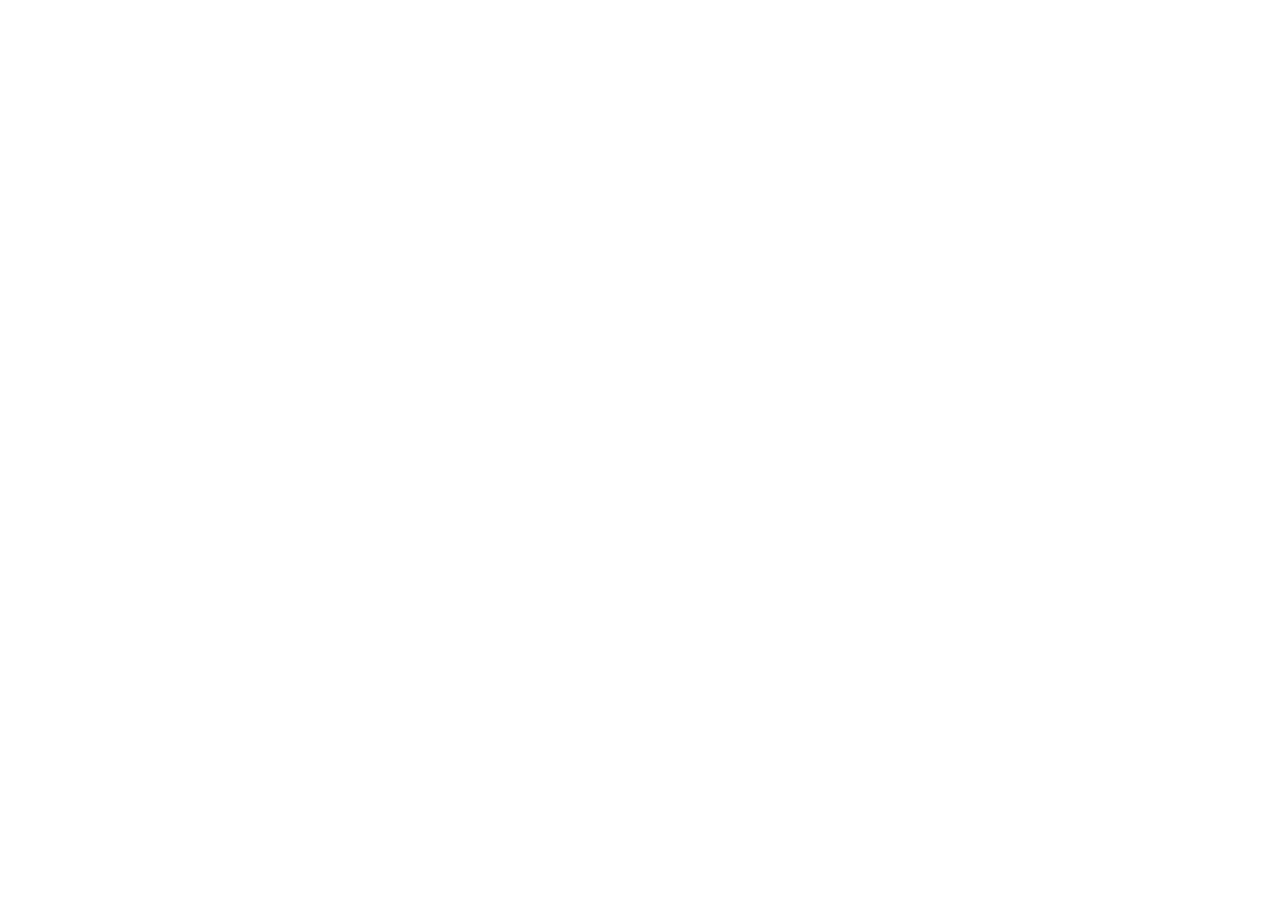
==== index.html @ 11387d5a "first commit" ====
<!DOCTYPE html>
<html>
<head>
  <!--
    If you are serving your web app in a path other than the root, change the
    href value below to reflect the base path you are serving from.

    The path provided below has to start and end with a slash "/" in order for
    it to work correctly.

    For more details:
    * https://developer.mozilla.org/en-US/docs/Web/HTML/Element/base

    This is a placeholder for base href that will be replaced by the value of
    the `--base-href` argument provided to `flutter build`.
  -->

  <meta charset="UTF-8">
  <meta content="IE=Edge" http-equiv="X-UA-Compatible">
  <meta name="description" content="A new Flutter project.">

  <!-- iOS meta tags & icons -->
  <meta name="apple-mobile-web-app-capable" content="yes">
  <meta name="apple-mobile-web-app-status-bar-style" content="black">
  <meta name="apple-mobile-web-app-title" content="flutter_portfolio">
  <link rel="apple-touch-icon" href="icons/Icon-192.png">

  <!-- Favicon -->
  <link rel="icon" type="image/png" href="favicon.png"/>

  <title>flutter_portfolio</title>
  <link rel="manifest" href="manifest.json">

  <script>
    // The value below is injected by flutter build, do not touch.
    const serviceWorkerVersion = "2088103229";
  </script>
  <!-- This script adds the flutter initialization JS code -->
  <script src="flutter.js" defer></script>
</head>
<body>
  <script>
    window.addEventListener('load', function(ev) {
      // Download main.dart.js
      _flutter.loader.loadEntrypoint({
        serviceWorker: {
          serviceWorkerVersion: serviceWorkerVersion,
        },
        onEntrypointLoaded: function(engineInitializer) {
          engineInitializer.initializeEngine().then(function(appRunner) {
            appRunner.runApp();
          });
        }
      });
    });
  </script>
</body>
</html>
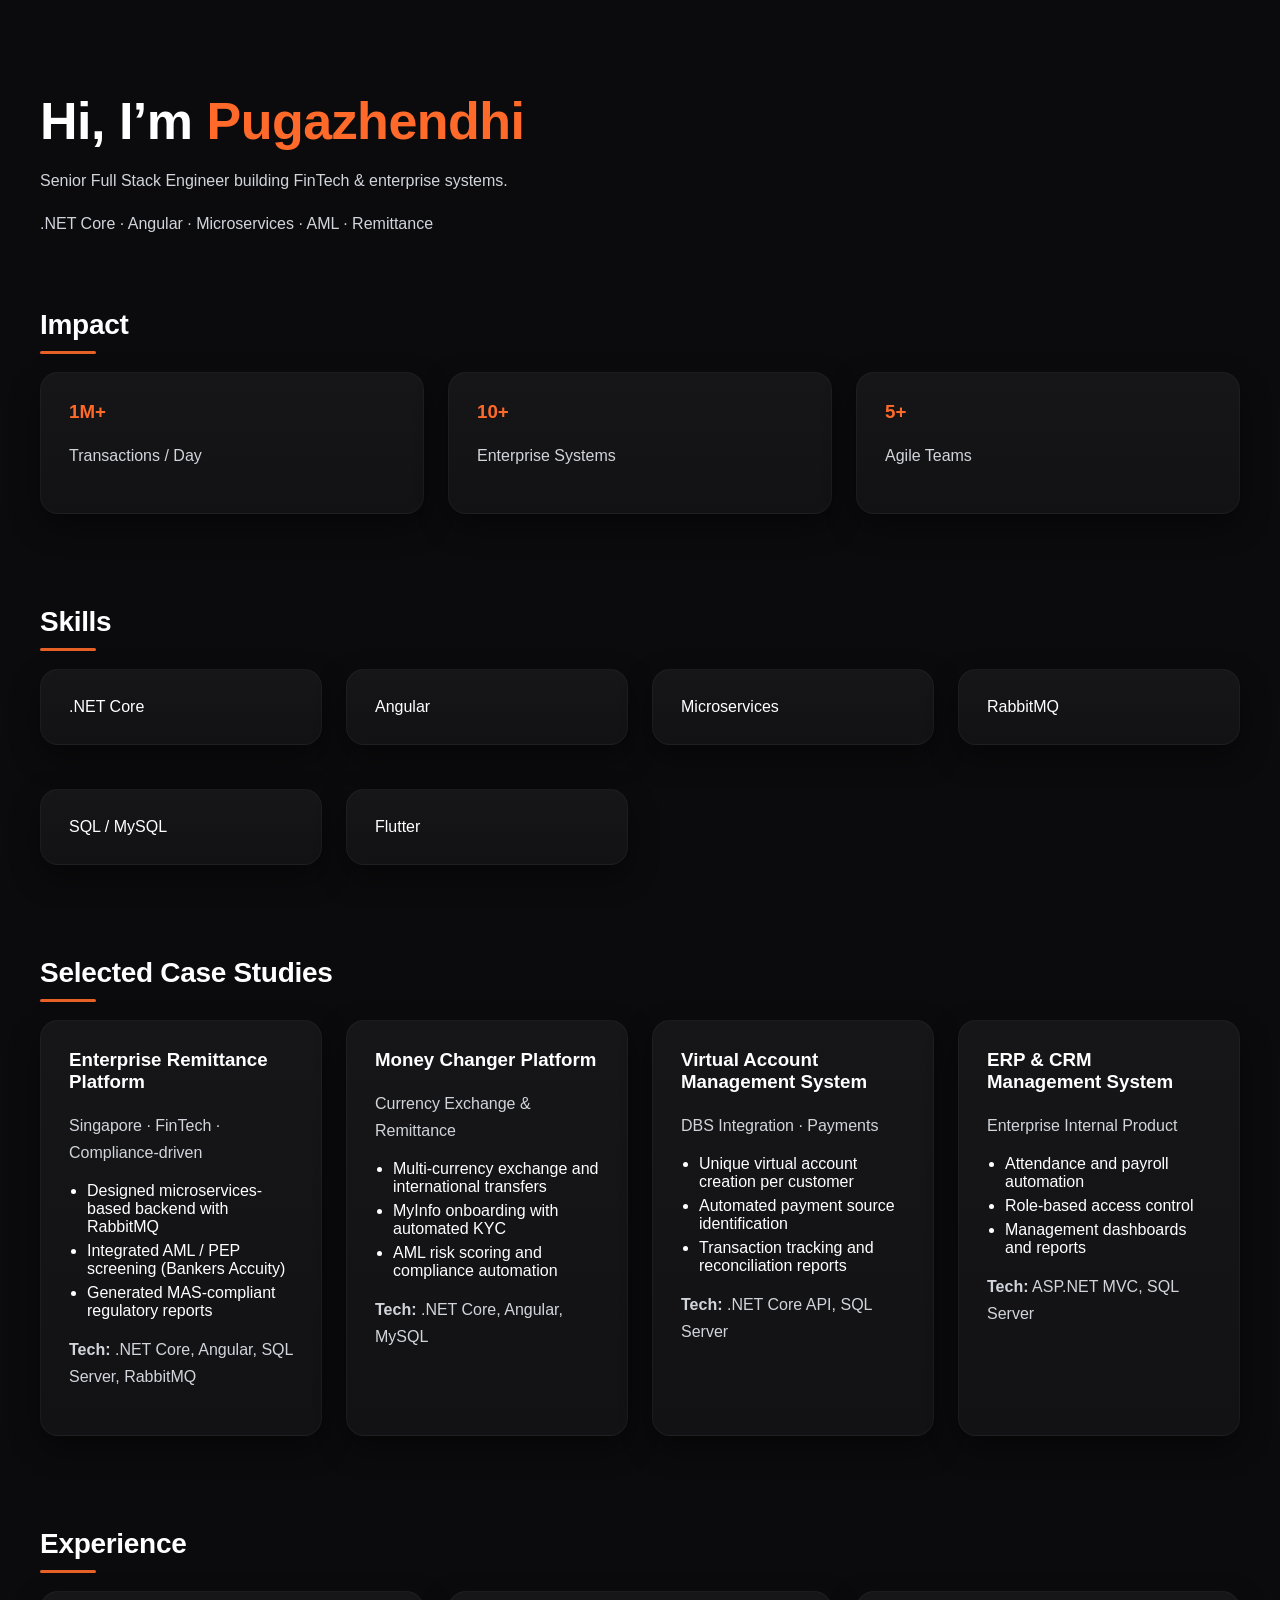
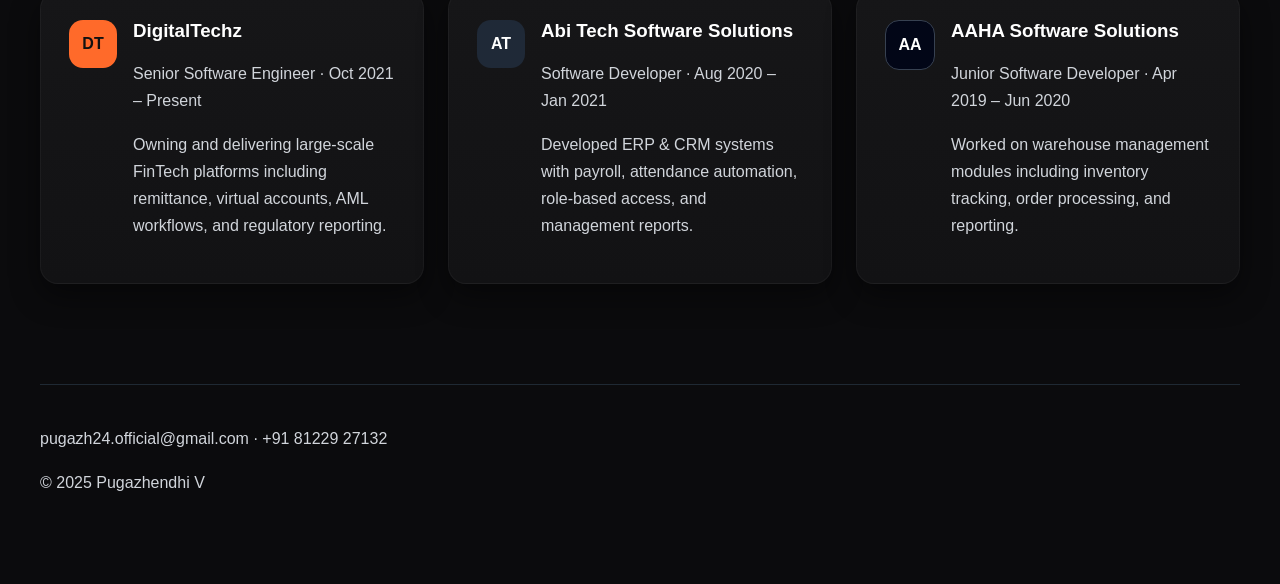
==== commit b7552d63: "Update index.html" ====
--- a/index.html
+++ b/index.html
@@ -1,58 +1,216 @@
 <!DOCTYPE html>
-<html>
+<html lang="en">
 <head>
-  <!--
-    If you are serving your web app in a path other than the root, change the
-    href value below to reflect the base path you are serving from.
-
-    The path provided below has to start and end with a slash "/" in order for
-    it to work correctly.
-
-    For more details:
-    * https://developer.mozilla.org/en-US/docs/Web/HTML/Element/base
-
-    This is a placeholder for base href that will be replaced by the value of
-    the `--base-href` argument provided to `flutter build`.
-  -->
-
-  <meta charset="UTF-8">
-  <meta content="IE=Edge" http-equiv="X-UA-Compatible">
-  <meta name="description" content="A new Flutter project.">
-
-  <!-- iOS meta tags & icons -->
-  <meta name="apple-mobile-web-app-capable" content="yes">
-  <meta name="apple-mobile-web-app-status-bar-style" content="black">
-  <meta name="apple-mobile-web-app-title" content="flutter_portfolio">
-  <link rel="apple-touch-icon" href="icons/Icon-192.png">
-
-  <!-- Favicon -->
-  <link rel="icon" type="image/png" href="favicon.png"/>
-
-  <title>flutter_portfolio</title>
-  <link rel="manifest" href="manifest.json">
-
-  <script>
-    // The value below is injected by flutter build, do not touch.
-    const serviceWorkerVersion = "2088103229";
-  </script>
-  <!-- This script adds the flutter initialization JS code -->
-  <script src="flutter.js" defer></script>
+  <meta charset="UTF-8" />
+  <meta name="viewport" content="width=device-width, initial-scale=1.0" />
+  <title>Pugazhendhi V | Senior Full Stack Engineer</title>
+
+  <!-- ONLY essentials, nothing fancy -->
+  <style>
+  body{
+    margin:0;
+    background:#0b0b0d;
+    color:#ffffff;
+    font-family: 'Inter', Arial, Helvetica, sans-serif;
+  }
+  .wrap{
+    max-width:1200px;
+    margin:0 auto;
+    padding:56px 24px 72px;
+  }
+  h1{
+    font-size:clamp(36px,5vw,52px);
+    margin-bottom:12px;
+    letter-spacing:-0.5px;
+  }
+  h2{
+    margin-top:72px;
+    margin-bottom:18px;
+    font-size:28px;
+    letter-spacing:-0.3px;
+    position:relative;
+  }
+  h2::after{
+    content:'';
+    display:block;
+    width:56px;
+    height:3px;
+    margin-top:10px;
+    background:#ff6a2a;
+    border-radius:3px;
+    opacity:.9;
+  }
+  p{line-height:1.7;color:#d1d5db}
+  .accent{color:#ff6a2a}
+
+  /* cards */
+  .card{
+    background:linear-gradient(180deg,#161618,#121214);
+    padding:28px;
+    border-radius:18px;
+    margin-bottom:20px;
+    box-shadow:0 12px 30px rgba(0,0,0,0.45);
+    border:1px solid rgba(255,255,255,0.04);
+    transition:transform .25s ease, box-shadow .25s ease, border-color .25s ease;
+  }
+  .card:hover{
+    transform:translateY(-6px);
+    box-shadow:0 22px 56px rgba(0,0,0,0.65);
+    border-color:rgba(255,106,42,0.45);
+  }
+  .card h3{margin-top:0}
+  .card ul{padding-left:18px}
+  .card ul li{margin-bottom:6px}
+  .card:hover{
+    transform:translateY(-4px);
+    box-shadow:0 20px 48px rgba(0,0,0,0.6);
+  }
+
+  /* grids */
+  .grid{
+    display:grid;
+    grid-template-columns:repeat(auto-fit,minmax(240px,1fr));
+    gap:24px;
+  }
+
+  /* metric emphasis */
+  .metric-number{
+    font-size:32px;
+    font-weight:700;
+    color:#ff6a2a;
+    margin-bottom:6px;
+  }
+
+  footer{
+    margin-top:80px;
+    padding-top:24px;
+    border-top:1px solid #1f2933;
+    color:#9ca3af;
+  }
+</style>
 </head>
 <body>
-  <script>
-    window.addEventListener('load', function(ev) {
-      // Download main.dart.js
-      _flutter.loader.loadEntrypoint({
-        serviceWorker: {
-          serviceWorkerVersion: serviceWorkerVersion,
-        },
-        onEntrypointLoaded: function(engineInitializer) {
-          engineInitializer.initializeEngine().then(function(appRunner) {
-            appRunner.runApp();
-          });
-        }
-      });
-    });
-  </script>
+
+<div class="wrap">
+
+  <!-- HERO -->
+  <h1>Hi, I’m <span class="accent">Pugazhendhi</span></h1>
+  <p>Senior Full Stack Engineer building FinTech & enterprise systems.</p>
+  <p>.NET Core · Angular · Microservices · AML · Remittance</p>
+
+  <!-- METRICS -->
+  <h2>Impact</h2>
+  <div class="grid">
+    <div class="card"><h3 class="accent">1M+</h3><p>Transactions / Day</p></div>
+    <div class="card"><h3 class="accent">10+</h3><p>Enterprise Systems</p></div>
+    <div class="card"><h3 class="accent">5+</h3><p>Agile Teams</p></div>
+  </div>
+
+  <!-- SKILLS -->
+  <h2>Skills</h2>
+  <div class="grid">
+    <div class="card">.NET Core</div>
+    <div class="card">Angular</div>
+    <div class="card">Microservices</div>
+    <div class="card">RabbitMQ</div>
+    <div class="card">SQL / MySQL</div>
+    <div class="card">Flutter</div>
+  </div>
+
+  <!-- PROJECTS (CASE STUDIES) -->
+  <h2>Selected Case Studies</h2>
+  <div class="grid">
+    <div class="card">
+      <h3>Enterprise Remittance Platform</h3>
+      <p class="text-muted">Singapore · FinTech · Compliance-driven</p>
+      <ul>
+        <li>Designed microservices-based backend with RabbitMQ</li>
+        <li>Integrated AML / PEP screening (Bankers Accuity)</li>
+        <li>Generated MAS-compliant regulatory reports</li>
+      </ul>
+      <p><strong>Tech:</strong> .NET Core, Angular, SQL Server, RabbitMQ</p>
+    </div>
+
+    <div class="card">
+      <h3>Money Changer Platform</h3>
+      <p class="text-muted">Currency Exchange & Remittance</p>
+      <ul>
+        <li>Multi-currency exchange and international transfers</li>
+        <li>MyInfo onboarding with automated KYC</li>
+        <li>AML risk scoring and compliance automation</li>
+      </ul>
+      <p><strong>Tech:</strong> .NET Core, Angular, MySQL</p>
+    </div>
+
+    <div class="card">
+      <h3>Virtual Account Management System</h3>
+      <p class="text-muted">DBS Integration · Payments</p>
+      <ul>
+        <li>Unique virtual account creation per customer</li>
+        <li>Automated payment source identification</li>
+        <li>Transaction tracking and reconciliation reports</li>
+      </ul>
+      <p><strong>Tech:</strong> .NET Core API, SQL Server</p>
+    </div>
+
+    <div class="card">
+      <h3>ERP & CRM Management System</h3>
+      <p class="text-muted">Enterprise Internal Product</p>
+      <ul>
+        <li>Attendance and payroll automation</li>
+        <li>Role-based access control</li>
+        <li>Management dashboards and reports</li>
+      </ul>
+      <p><strong>Tech:</strong> ASP.NET MVC, SQL Server</p>
+    </div>
+  </div>
+
+  <!-- EXPERIENCE (UNIQUE STYLE) -->
+  <h2>Experience</h2>
+  <div class="grid">
+
+    <div class="card">
+      <div style="display:flex; gap:16px; align-items:flex-start;">
+        <div style="min-width:48px; height:48px; border-radius:14px; background:#ff6a2a; display:flex; align-items:center; justify-content:center; font-weight:800; color:#111;">DT</div>
+        <div>
+          <h3>DigitalTechz</h3>
+          <p class="text-muted">Senior Software Engineer · Oct 2021 – Present</p>
+          <p>Owning and delivering large-scale FinTech platforms including remittance, virtual accounts, AML workflows, and regulatory reporting.</p>
+        </div>
+      </div>
+    </div>
+
+    <div class="card">
+      <div style="display:flex; gap:16px; align-items:flex-start;">
+        <div style="min-width:48px; height:48px; border-radius:14px; background:#1f2937; display:flex; align-items:center; justify-content:center; font-weight:700;">AT</div>
+        <div>
+          <h3>Abi Tech Software Solutions</h3>
+          <p class="text-muted">Software Developer · Aug 2020 – Jan 2021</p>
+          <p>Developed ERP & CRM systems with payroll, attendance automation, role-based access, and management reports.</p>
+        </div>
+      </div>
+    </div>
+
+    <div class="card">
+      <div style="display:flex; gap:16px; align-items:flex-start;">
+        <div style="min-width:48px; height:48px; border-radius:14px; background:#020617; border:1px solid #374151; display:flex; align-items:center; justify-content:center; font-weight:700;">AA</div>
+        <div>
+          <h3>AAHA Software Solutions</h3>
+          <p class="text-muted">Junior Software Developer · Apr 2019 – Jun 2020</p>
+          <p>Worked on warehouse management modules including inventory tracking, order processing, and reporting.</p>
+        </div>
+      </div>
+    </div>
+
+  </div>
+
+<!-- FOOTER -->
+  <footer>
+    <p>pugazh24.official@gmail.com · +91 81229 27132</p>
+    <p>© 2025 Pugazhendhi V</p>
+  </footer>
+
+</div>
+
 </body>
 </html>
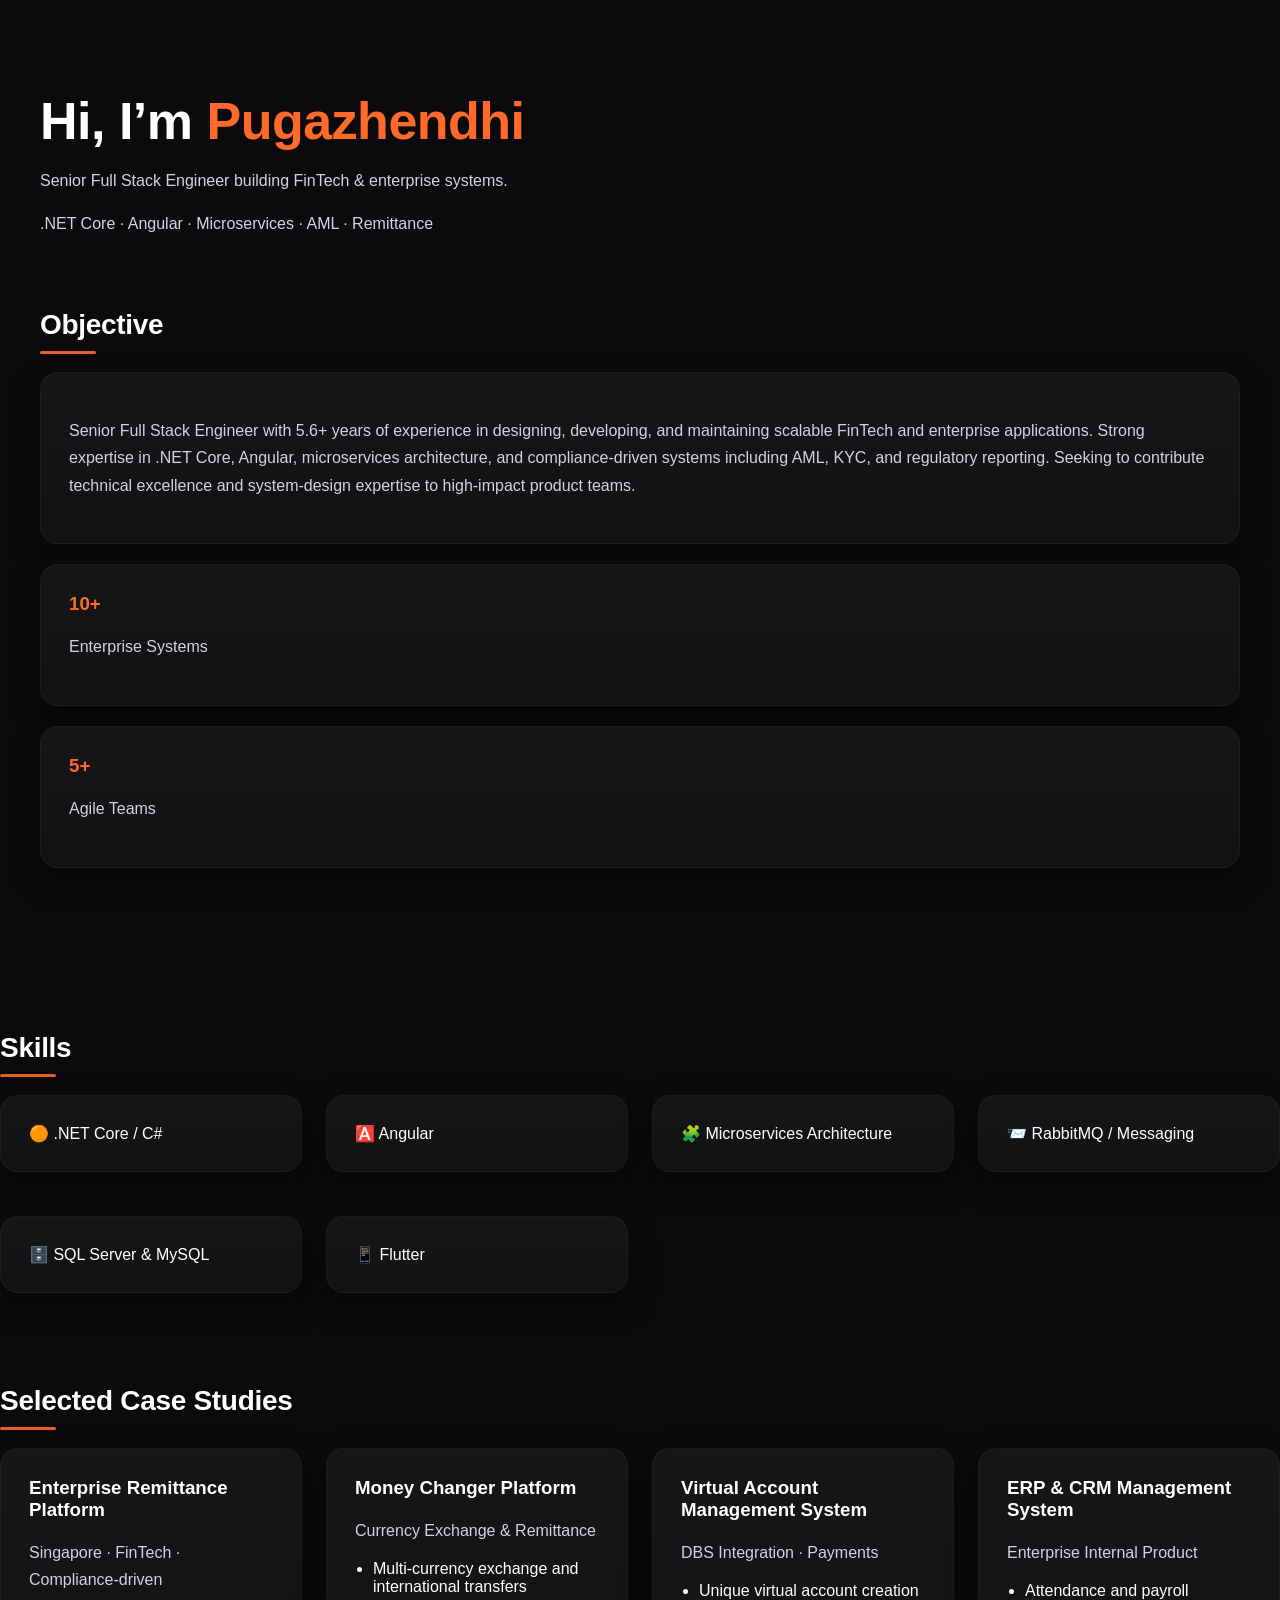
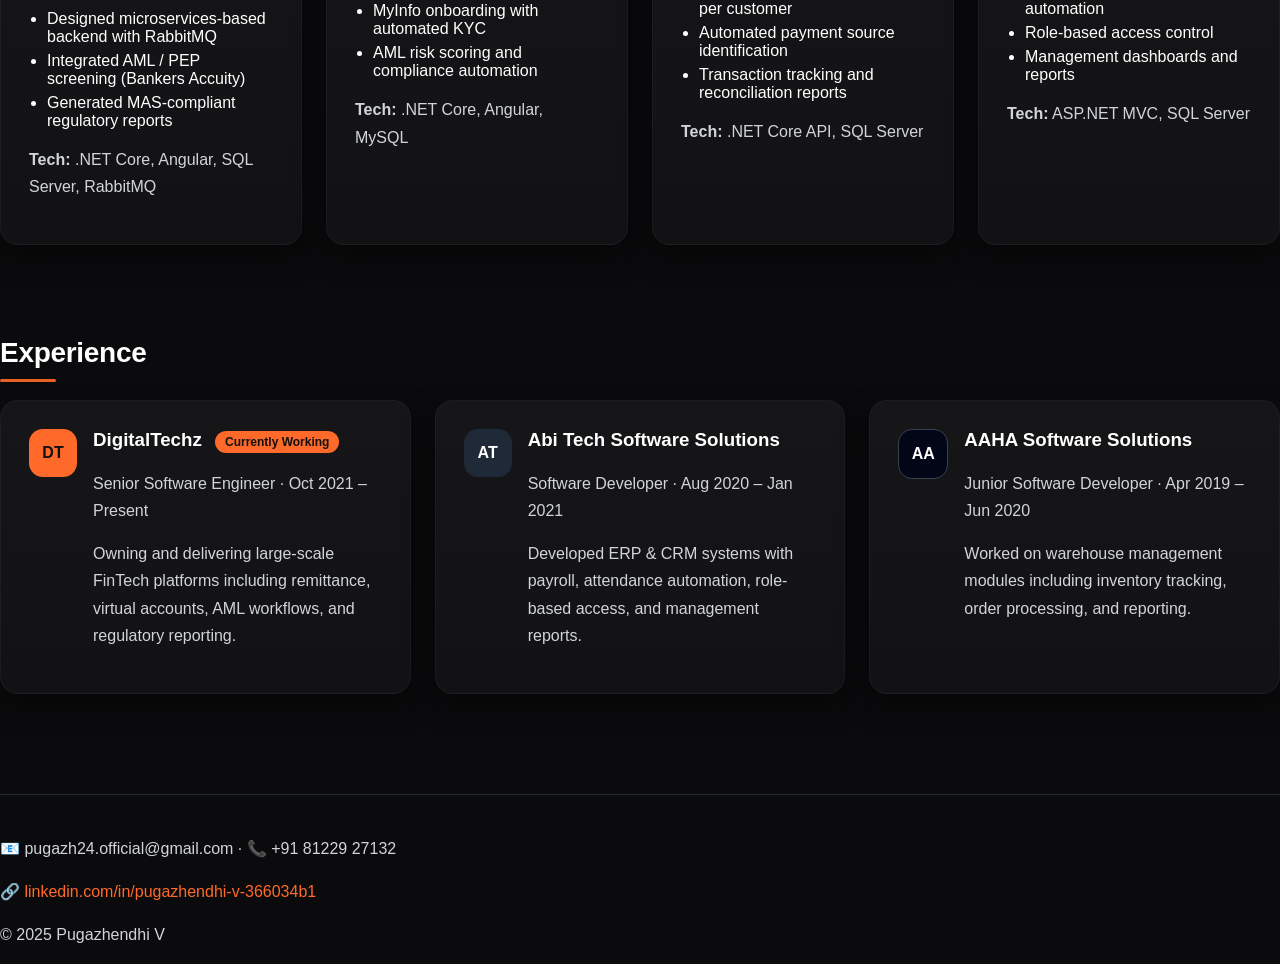
==== commit 994b3c06: "Update index.html" ====
--- a/index.html
+++ b/index.html
@@ -99,9 +99,15 @@
   <p>.NET Core · Angular · Microservices · AML · Remittance</p>
 
   <!-- METRICS -->
-  <h2>Impact</h2>
-  <div class="grid">
-    <div class="card"><h3 class="accent">1M+</h3><p>Transactions / Day</p></div>
+  <h2>Objective</h2>
+  <div class="card">
+    <p>
+      Senior Full Stack Engineer with 5.6+ years of experience in designing, developing, and maintaining 
+      scalable FinTech and enterprise applications. Strong expertise in .NET Core, Angular, microservices 
+      architecture, and compliance-driven systems including AML, KYC, and regulatory reporting. 
+      Seeking to contribute technical excellence and system-design expertise to high-impact product teams.
+    </p>
+  </div>
     <div class="card"><h3 class="accent">10+</h3><p>Enterprise Systems</p></div>
     <div class="card"><h3 class="accent">5+</h3><p>Agile Teams</p></div>
   </div>
@@ -109,13 +115,14 @@
   <!-- SKILLS -->
   <h2>Skills</h2>
   <div class="grid">
-    <div class="card">.NET Core</div>
-    <div class="card">Angular</div>
-    <div class="card">Microservices</div>
-    <div class="card">RabbitMQ</div>
-    <div class="card">SQL / MySQL</div>
-    <div class="card">Flutter</div>
-  </div>
+    <div class="card">🟠 .NET Core / C#</div>
+    <div class="card">🅰️ Angular</div>
+    <div class="card">🧩 Microservices Architecture</div>
+    <div class="card">📨 RabbitMQ / Messaging</div>
+    <div class="card">🗄️ SQL Server & MySQL</div>
+    <div class="card">📱 Flutter</div>
+  </div>
+  
 
   <!-- PROJECTS (CASE STUDIES) -->
   <h2>Selected Case Studies</h2>
@@ -173,7 +180,7 @@
       <div style="display:flex; gap:16px; align-items:flex-start;">
         <div style="min-width:48px; height:48px; border-radius:14px; background:#ff6a2a; display:flex; align-items:center; justify-content:center; font-weight:800; color:#111;">DT</div>
         <div>
-          <h3>DigitalTechz</h3>
+          <h3>DigitalTechz <span style="background:#ff6a2a;color:#111;font-size:12px;padding:4px 10px;border-radius:999px;margin-left:8px;">Currently Working</span></h3>
           <p class="text-muted">Senior Software Engineer · Oct 2021 – Present</p>
           <p>Owning and delivering large-scale FinTech platforms including remittance, virtual accounts, AML workflows, and regulatory reporting.</p>
         </div>
@@ -206,7 +213,11 @@
 
 <!-- FOOTER -->
   <footer>
-    <p>pugazh24.official@gmail.com · +91 81229 27132</p>
+    <p>📧 pugazh24.official@gmail.com · 📞 +91 81229 27132</p>
+    <p>
+      🔗 <a href="https://www.linkedin.com/in/pugazhendhi-v-366034b1" target="_blank" style="color:#ff6a2a;text-decoration:none;">
+      linkedin.com/in/pugazhendhi-v-366034b1</a>
+    </p>
     <p>© 2025 Pugazhendhi V</p>
   </footer>
 
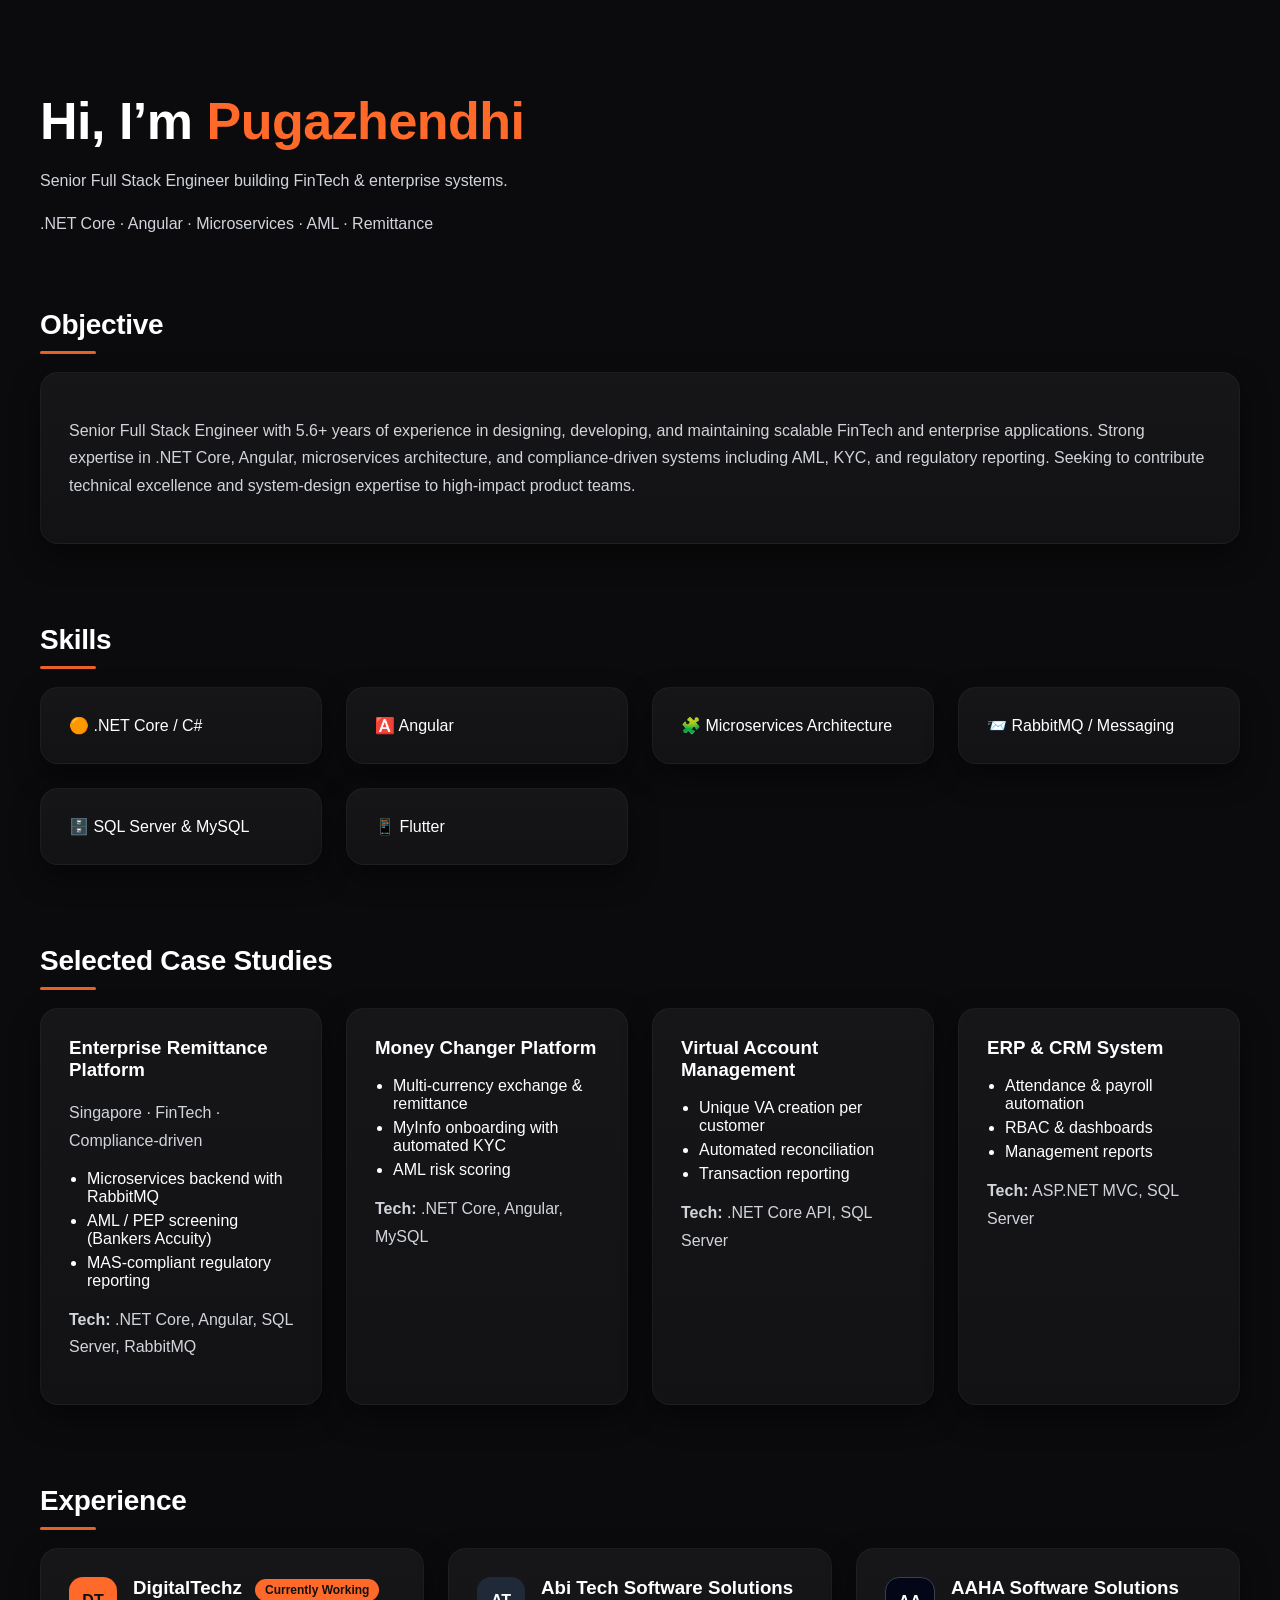
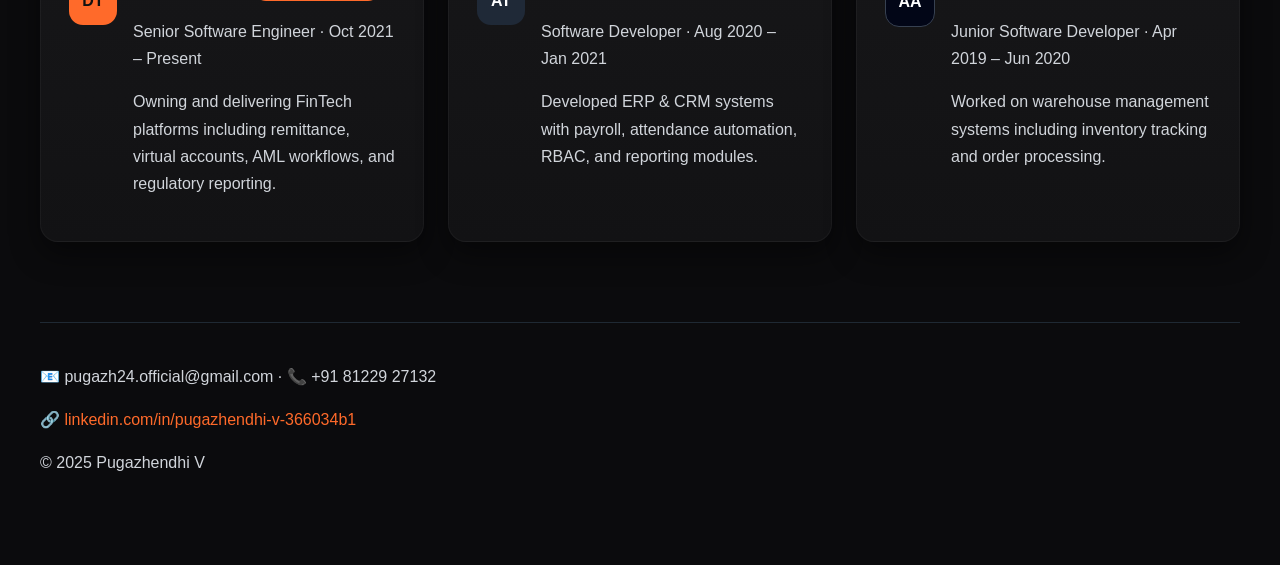
==== commit a2a52ce8: "Update index.html" ====
--- a/index.html
+++ b/index.html
@@ -5,90 +5,93 @@
   <meta name="viewport" content="width=device-width, initial-scale=1.0" />
   <title>Pugazhendhi V | Senior Full Stack Engineer</title>
 
-  <!-- ONLY essentials, nothing fancy -->
   <style>
-  body{
-    margin:0;
-    background:#0b0b0d;
-    color:#ffffff;
-    font-family: 'Inter', Arial, Helvetica, sans-serif;
-  }
-  .wrap{
-    max-width:1200px;
-    margin:0 auto;
-    padding:56px 24px 72px;
-  }
-  h1{
-    font-size:clamp(36px,5vw,52px);
-    margin-bottom:12px;
-    letter-spacing:-0.5px;
-  }
-  h2{
-    margin-top:72px;
-    margin-bottom:18px;
-    font-size:28px;
-    letter-spacing:-0.3px;
-    position:relative;
-  }
-  h2::after{
-    content:'';
-    display:block;
-    width:56px;
-    height:3px;
-    margin-top:10px;
-    background:#ff6a2a;
-    border-radius:3px;
-    opacity:.9;
-  }
-  p{line-height:1.7;color:#d1d5db}
-  .accent{color:#ff6a2a}
-
-  /* cards */
-  .card{
-    background:linear-gradient(180deg,#161618,#121214);
-    padding:28px;
-    border-radius:18px;
-    margin-bottom:20px;
-    box-shadow:0 12px 30px rgba(0,0,0,0.45);
-    border:1px solid rgba(255,255,255,0.04);
-    transition:transform .25s ease, box-shadow .25s ease, border-color .25s ease;
-  }
-  .card:hover{
-    transform:translateY(-6px);
-    box-shadow:0 22px 56px rgba(0,0,0,0.65);
-    border-color:rgba(255,106,42,0.45);
-  }
-  .card h3{margin-top:0}
-  .card ul{padding-left:18px}
-  .card ul li{margin-bottom:6px}
-  .card:hover{
-    transform:translateY(-4px);
-    box-shadow:0 20px 48px rgba(0,0,0,0.6);
-  }
-
-  /* grids */
-  .grid{
-    display:grid;
-    grid-template-columns:repeat(auto-fit,minmax(240px,1fr));
-    gap:24px;
-  }
-
-  /* metric emphasis */
-  .metric-number{
-    font-size:32px;
-    font-weight:700;
-    color:#ff6a2a;
-    margin-bottom:6px;
-  }
-
-  footer{
-    margin-top:80px;
-    padding-top:24px;
-    border-top:1px solid #1f2933;
-    color:#9ca3af;
-  }
-</style>
+    body{
+      margin:0;
+      background:#0b0b0d;
+      color:#ffffff;
+      font-family: 'Inter', Arial, Helvetica, sans-serif;
+    }
+
+    .wrap{
+      max-width:1200px;
+      margin:0 auto;
+      padding:56px 24px 72px;
+    }
+
+    h1{
+      font-size:clamp(36px,5vw,52px);
+      margin-bottom:12px;
+      letter-spacing:-0.5px;
+    }
+
+    h2{
+      margin-top:72px;
+      margin-bottom:18px;
+      font-size:28px;
+      letter-spacing:-0.3px;
+      position:relative;
+    }
+
+    h2::after{
+      content:'';
+      display:block;
+      width:56px;
+      height:3px;
+      margin-top:10px;
+      background:#ff6a2a;
+      border-radius:3px;
+      opacity:.9;
+    }
+
+    p{line-height:1.7;color:#d1d5db}
+    .accent{color:#ff6a2a}
+
+    /* section spacing */
+    .section{
+      margin-bottom:80px;
+    }
+
+    /* cards */
+    .card{
+      background:linear-gradient(180deg,#161618,#121214);
+      padding:28px;
+      border-radius:18px;
+      box-shadow:0 12px 30px rgba(0,0,0,0.45);
+      border:1px solid rgba(255,255,255,0.04);
+      transition:transform .25s ease, box-shadow .25s ease, border-color .25s ease;
+    }
+
+    .card:hover{
+      transform:translateY(-6px);
+      box-shadow:0 22px 56px rgba(0,0,0,0.65);
+      border-color:rgba(255,106,42,0.45);
+    }
+
+    .card h3{margin-top:0}
+    .card ul{padding-left:18px}
+    .card ul li{margin-bottom:6px}
+
+    /* grids */
+    .grid{
+      display:grid;
+      grid-template-columns:repeat(auto-fit,minmax(240px,1fr));
+      gap:24px;
+    }
+
+    footer{
+      margin-top:80px;
+      padding-top:24px;
+      border-top:1px solid #1f2933;
+      color:#9ca3af;
+    }
+
+    @media (max-width:768px){
+      .section{margin-bottom:56px;}
+    }
+  </style>
 </head>
+
 <body>
 
 <div class="wrap">
@@ -98,125 +101,152 @@
   <p>Senior Full Stack Engineer building FinTech & enterprise systems.</p>
   <p>.NET Core · Angular · Microservices · AML · Remittance</p>
 
-  <!-- METRICS -->
+  <!-- OBJECTIVE -->
   <h2>Objective</h2>
-  <div class="card">
-    <p>
-      Senior Full Stack Engineer with 5.6+ years of experience in designing, developing, and maintaining 
-      scalable FinTech and enterprise applications. Strong expertise in .NET Core, Angular, microservices 
-      architecture, and compliance-driven systems including AML, KYC, and regulatory reporting. 
-      Seeking to contribute technical excellence and system-design expertise to high-impact product teams.
-    </p>
-  </div>
-    <div class="card"><h3 class="accent">10+</h3><p>Enterprise Systems</p></div>
-    <div class="card"><h3 class="accent">5+</h3><p>Agile Teams</p></div>
+  <div class="section">
+    <div class="card">
+      <p>
+        Senior Full Stack Engineer with 5.6+ years of experience in designing,
+        developing, and maintaining scalable FinTech and enterprise applications.
+        Strong expertise in .NET Core, Angular, microservices architecture, and
+        compliance-driven systems including AML, KYC, and regulatory reporting.
+        Seeking to contribute technical excellence and system-design expertise
+        to high-impact product teams.
+      </p>
+    </div>
   </div>
 
   <!-- SKILLS -->
   <h2>Skills</h2>
-  <div class="grid">
-    <div class="card">🟠 .NET Core / C#</div>
-    <div class="card">🅰️ Angular</div>
-    <div class="card">🧩 Microservices Architecture</div>
-    <div class="card">📨 RabbitMQ / Messaging</div>
-    <div class="card">🗄️ SQL Server & MySQL</div>
-    <div class="card">📱 Flutter</div>
-  </div>
-  
-
-  <!-- PROJECTS (CASE STUDIES) -->
+  <div class="section">
+    <div class="grid">
+      <div class="card">🟠 .NET Core / C#</div>
+      <div class="card">🅰️ Angular</div>
+      <div class="card">🧩 Microservices Architecture</div>
+      <div class="card">📨 RabbitMQ / Messaging</div>
+      <div class="card">🗄️ SQL Server & MySQL</div>
+      <div class="card">📱 Flutter</div>
+    </div>
+  </div>
+
+  <!-- CASE STUDIES -->
   <h2>Selected Case Studies</h2>
-  <div class="grid">
-    <div class="card">
-      <h3>Enterprise Remittance Platform</h3>
-      <p class="text-muted">Singapore · FinTech · Compliance-driven</p>
-      <ul>
-        <li>Designed microservices-based backend with RabbitMQ</li>
-        <li>Integrated AML / PEP screening (Bankers Accuity)</li>
-        <li>Generated MAS-compliant regulatory reports</li>
-      </ul>
-      <p><strong>Tech:</strong> .NET Core, Angular, SQL Server, RabbitMQ</p>
-    </div>
-
-    <div class="card">
-      <h3>Money Changer Platform</h3>
-      <p class="text-muted">Currency Exchange & Remittance</p>
-      <ul>
-        <li>Multi-currency exchange and international transfers</li>
-        <li>MyInfo onboarding with automated KYC</li>
-        <li>AML risk scoring and compliance automation</li>
-      </ul>
-      <p><strong>Tech:</strong> .NET Core, Angular, MySQL</p>
-    </div>
-
-    <div class="card">
-      <h3>Virtual Account Management System</h3>
-      <p class="text-muted">DBS Integration · Payments</p>
-      <ul>
-        <li>Unique virtual account creation per customer</li>
-        <li>Automated payment source identification</li>
-        <li>Transaction tracking and reconciliation reports</li>
-      </ul>
-      <p><strong>Tech:</strong> .NET Core API, SQL Server</p>
-    </div>
-
-    <div class="card">
-      <h3>ERP & CRM Management System</h3>
-      <p class="text-muted">Enterprise Internal Product</p>
-      <ul>
-        <li>Attendance and payroll automation</li>
-        <li>Role-based access control</li>
-        <li>Management dashboards and reports</li>
-      </ul>
-      <p><strong>Tech:</strong> ASP.NET MVC, SQL Server</p>
-    </div>
-  </div>
-
-  <!-- EXPERIENCE (UNIQUE STYLE) -->
+  <div class="section">
+    <div class="grid">
+
+      <div class="card">
+        <h3>Enterprise Remittance Platform</h3>
+        <p class="text-muted">Singapore · FinTech · Compliance-driven</p>
+        <ul>
+          <li>Microservices backend with RabbitMQ</li>
+          <li>AML / PEP screening (Bankers Accuity)</li>
+          <li>MAS-compliant regulatory reporting</li>
+        </ul>
+        <p><strong>Tech:</strong> .NET Core, Angular, SQL Server, RabbitMQ</p>
+      </div>
+
+      <div class="card">
+        <h3>Money Changer Platform</h3>
+        <ul>
+          <li>Multi-currency exchange & remittance</li>
+          <li>MyInfo onboarding with automated KYC</li>
+          <li>AML risk scoring</li>
+        </ul>
+        <p><strong>Tech:</strong> .NET Core, Angular, MySQL</p>
+      </div>
+
+      <div class="card">
+        <h3>Virtual Account Management</h3>
+        <ul>
+          <li>Unique VA creation per customer</li>
+          <li>Automated reconciliation</li>
+          <li>Transaction reporting</li>
+        </ul>
+        <p><strong>Tech:</strong> .NET Core API, SQL Server</p>
+      </div>
+
+      <div class="card">
+        <h3>ERP & CRM System</h3>
+        <ul>
+          <li>Attendance & payroll automation</li>
+          <li>RBAC & dashboards</li>
+          <li>Management reports</li>
+        </ul>
+        <p><strong>Tech:</strong> ASP.NET MVC, SQL Server</p>
+      </div>
+
+    </div>
+  </div>
+
+  <!-- EXPERIENCE -->
   <h2>Experience</h2>
-  <div class="grid">
-
-    <div class="card">
-      <div style="display:flex; gap:16px; align-items:flex-start;">
-        <div style="min-width:48px; height:48px; border-radius:14px; background:#ff6a2a; display:flex; align-items:center; justify-content:center; font-weight:800; color:#111;">DT</div>
-        <div>
-          <h3>DigitalTechz <span style="background:#ff6a2a;color:#111;font-size:12px;padding:4px 10px;border-radius:999px;margin-left:8px;">Currently Working</span></h3>
-          <p class="text-muted">Senior Software Engineer · Oct 2021 – Present</p>
-          <p>Owning and delivering large-scale FinTech platforms including remittance, virtual accounts, AML workflows, and regulatory reporting.</p>
+  <div class="section">
+    <div class="grid">
+
+      <div class="card">
+        <div style="display:flex;gap:16px;">
+          <div style="min-width:48px;height:48px;border-radius:14px;background:#ff6a2a;color:#111;
+                      display:flex;align-items:center;justify-content:center;font-weight:800;">
+            DT
+          </div>
+          <div>
+            <h3>
+              DigitalTechz
+              <span style="background:#ff6a2a;color:#111;font-size:12px;
+                           padding:4px 10px;border-radius:999px;margin-left:8px;">
+                Currently Working
+              </span>
+            </h3>
+            <p class="text-muted">Senior Software Engineer · Oct 2021 – Present</p>
+            <p>Owning and delivering FinTech platforms including remittance,
+               virtual accounts, AML workflows, and regulatory reporting.</p>
+          </div>
         </div>
       </div>
-    </div>
-
-    <div class="card">
-      <div style="display:flex; gap:16px; align-items:flex-start;">
-        <div style="min-width:48px; height:48px; border-radius:14px; background:#1f2937; display:flex; align-items:center; justify-content:center; font-weight:700;">AT</div>
-        <div>
-          <h3>Abi Tech Software Solutions</h3>
-          <p class="text-muted">Software Developer · Aug 2020 – Jan 2021</p>
-          <p>Developed ERP & CRM systems with payroll, attendance automation, role-based access, and management reports.</p>
+
+      <div class="card">
+        <div style="display:flex;gap:16px;">
+          <div style="min-width:48px;height:48px;border-radius:14px;background:#1f2937;
+                      display:flex;align-items:center;justify-content:center;font-weight:700;">
+            AT
+          </div>
+          <div>
+            <h3>Abi Tech Software Solutions</h3>
+            <p class="text-muted">Software Developer · Aug 2020 – Jan 2021</p>
+            <p>Developed ERP & CRM systems with payroll, attendance automation,
+               RBAC, and reporting modules.</p>
+          </div>
         </div>
       </div>
-    </div>
-
-    <div class="card">
-      <div style="display:flex; gap:16px; align-items:flex-start;">
-        <div style="min-width:48px; height:48px; border-radius:14px; background:#020617; border:1px solid #374151; display:flex; align-items:center; justify-content:center; font-weight:700;">AA</div>
-        <div>
-          <h3>AAHA Software Solutions</h3>
-          <p class="text-muted">Junior Software Developer · Apr 2019 – Jun 2020</p>
-          <p>Worked on warehouse management modules including inventory tracking, order processing, and reporting.</p>
+
+      <div class="card">
+        <div style="display:flex;gap:16px;">
+          <div style="min-width:48px;height:48px;border-radius:14px;background:#020617;
+                      border:1px solid #374151;display:flex;align-items:center;
+                      justify-content:center;font-weight:700;">
+            AA
+          </div>
+          <div>
+            <h3>AAHA Software Solutions</h3>
+            <p class="text-muted">Junior Software Developer · Apr 2019 – Jun 2020</p>
+            <p>Worked on warehouse management systems including inventory tracking
+               and order processing.</p>
+          </div>
         </div>
       </div>
-    </div>
-
-  </div>
-
-<!-- FOOTER -->
+
+    </div>
+  </div>
+
+  <!-- FOOTER -->
   <footer>
     <p>📧 pugazh24.official@gmail.com · 📞 +91 81229 27132</p>
     <p>
-      🔗 <a href="https://www.linkedin.com/in/pugazhendhi-v-366034b1" target="_blank" style="color:#ff6a2a;text-decoration:none;">
-      linkedin.com/in/pugazhendhi-v-366034b1</a>
+      🔗 <a href="https://www.linkedin.com/in/pugazhendhi-v-366034b1"
+            target="_blank"
+            style="color:#ff6a2a;text-decoration:none;">
+        linkedin.com/in/pugazhendhi-v-366034b1
+      </a>
     </p>
     <p>© 2025 Pugazhendhi V</p>
   </footer>
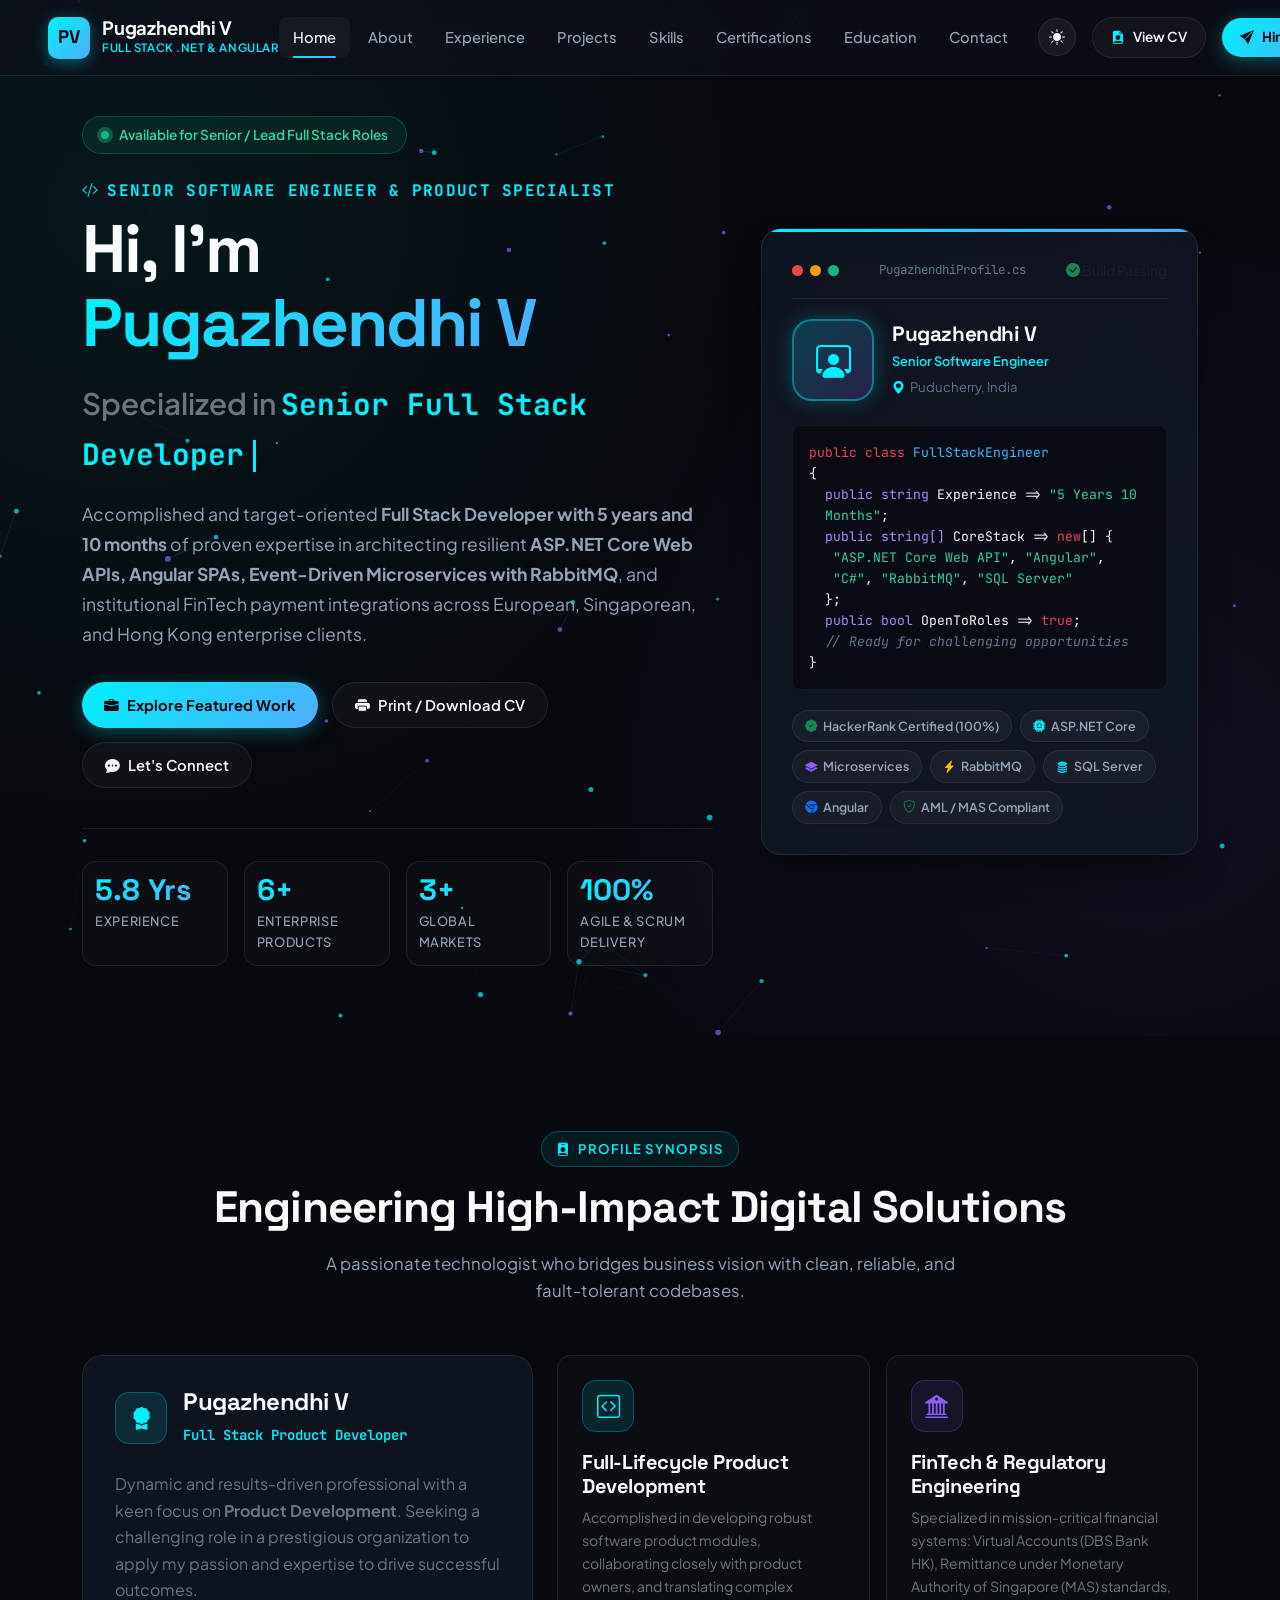
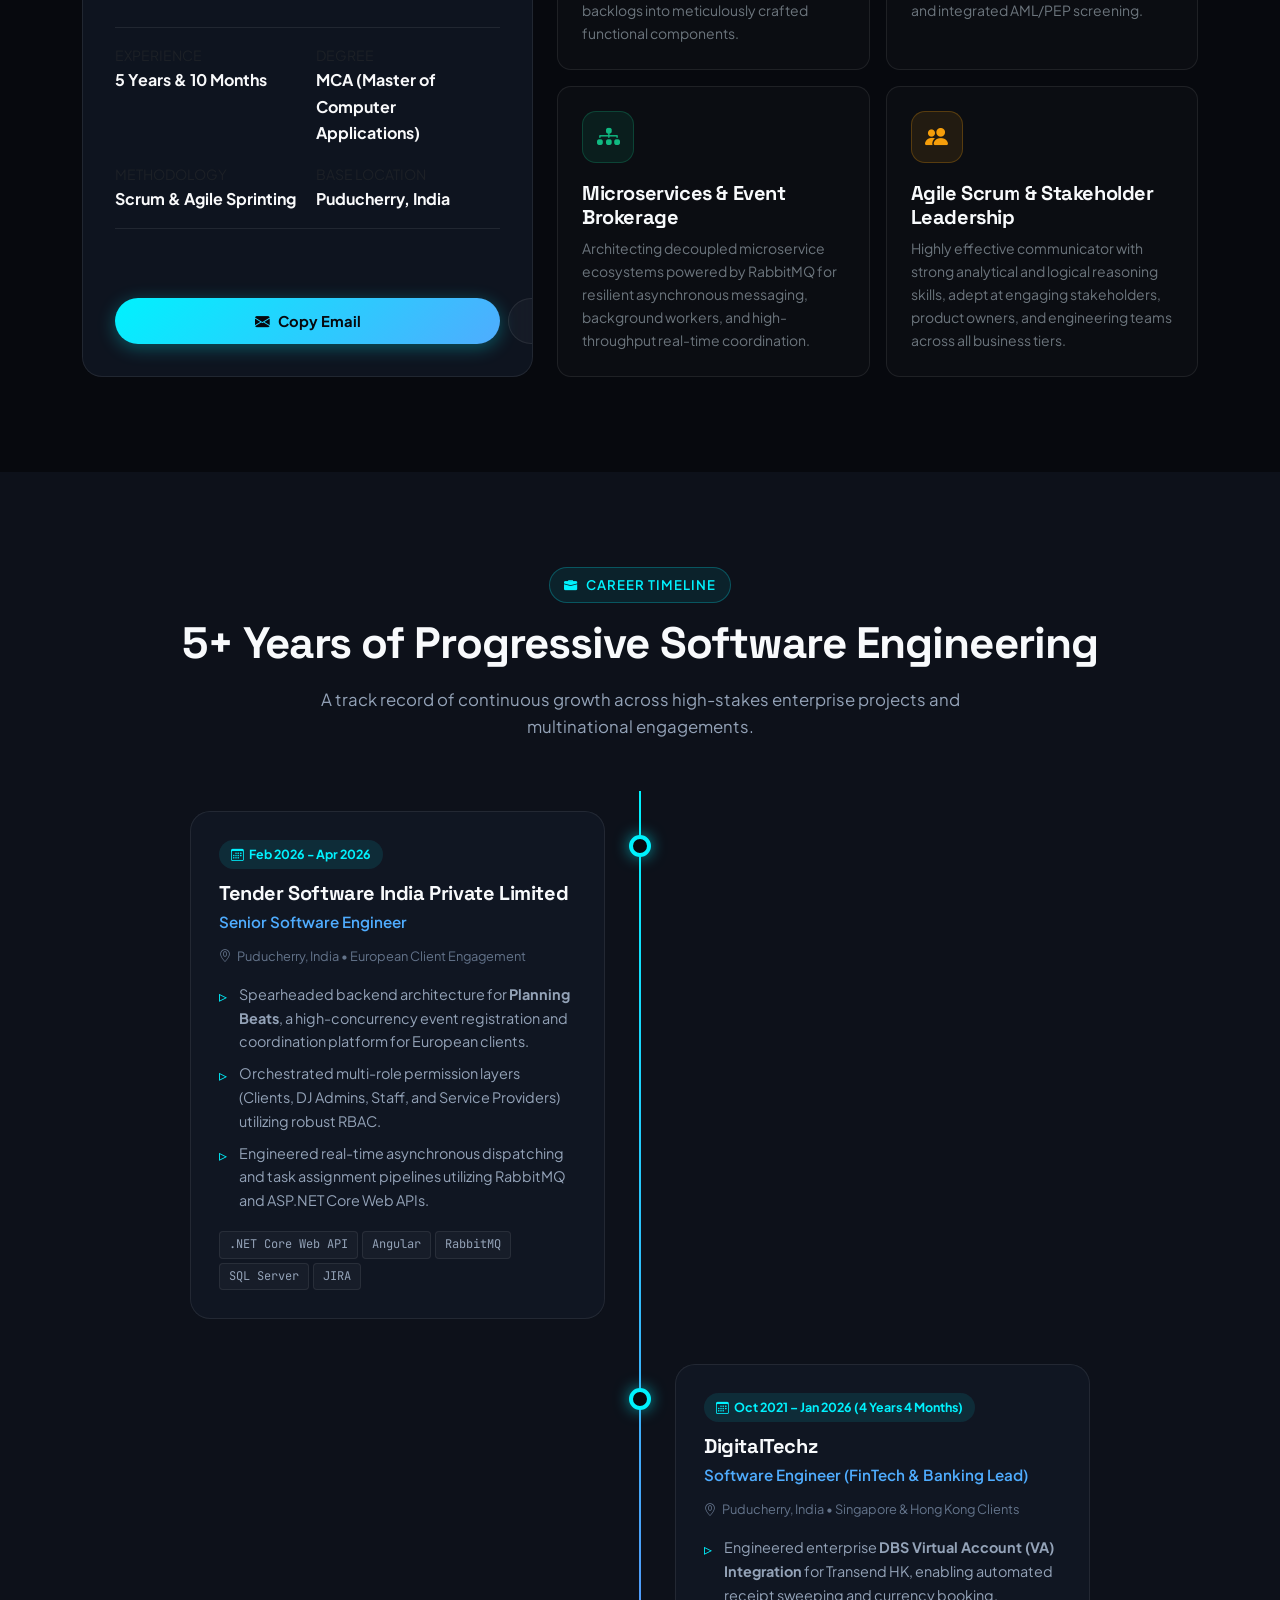
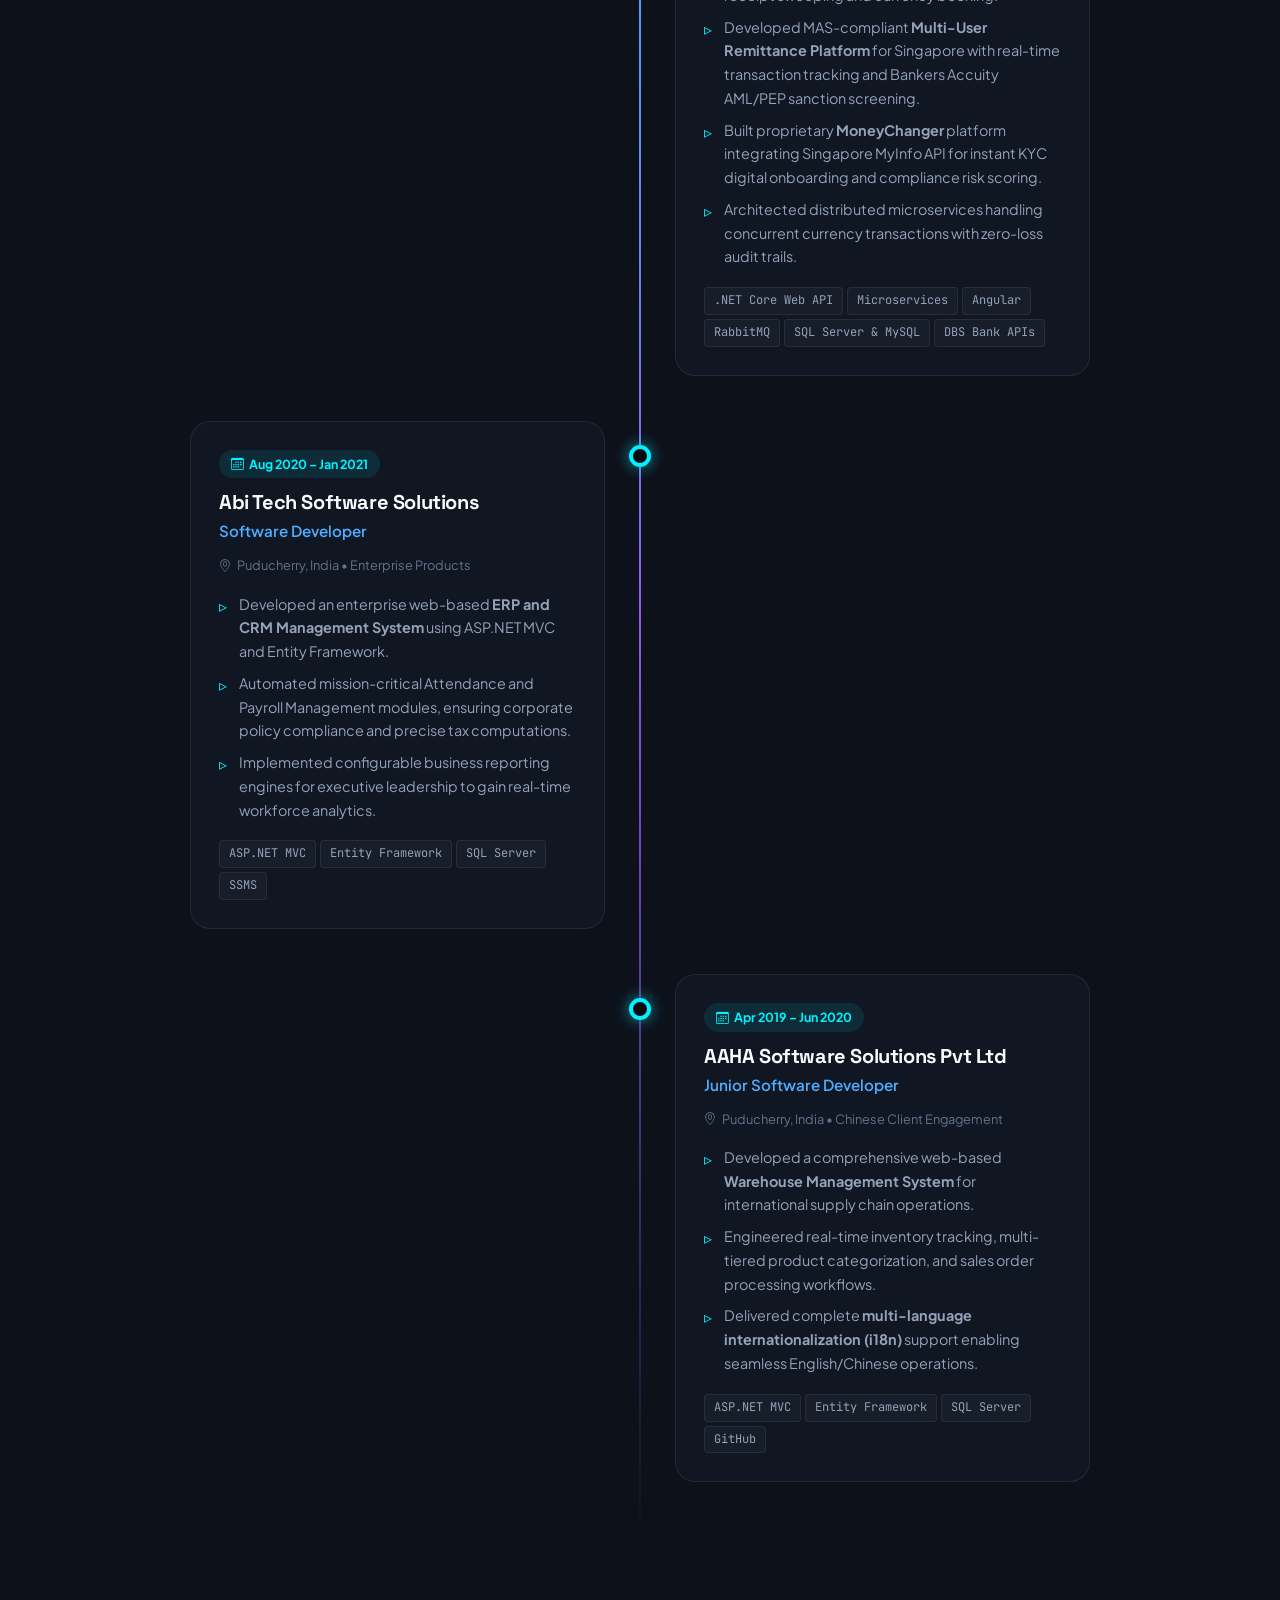
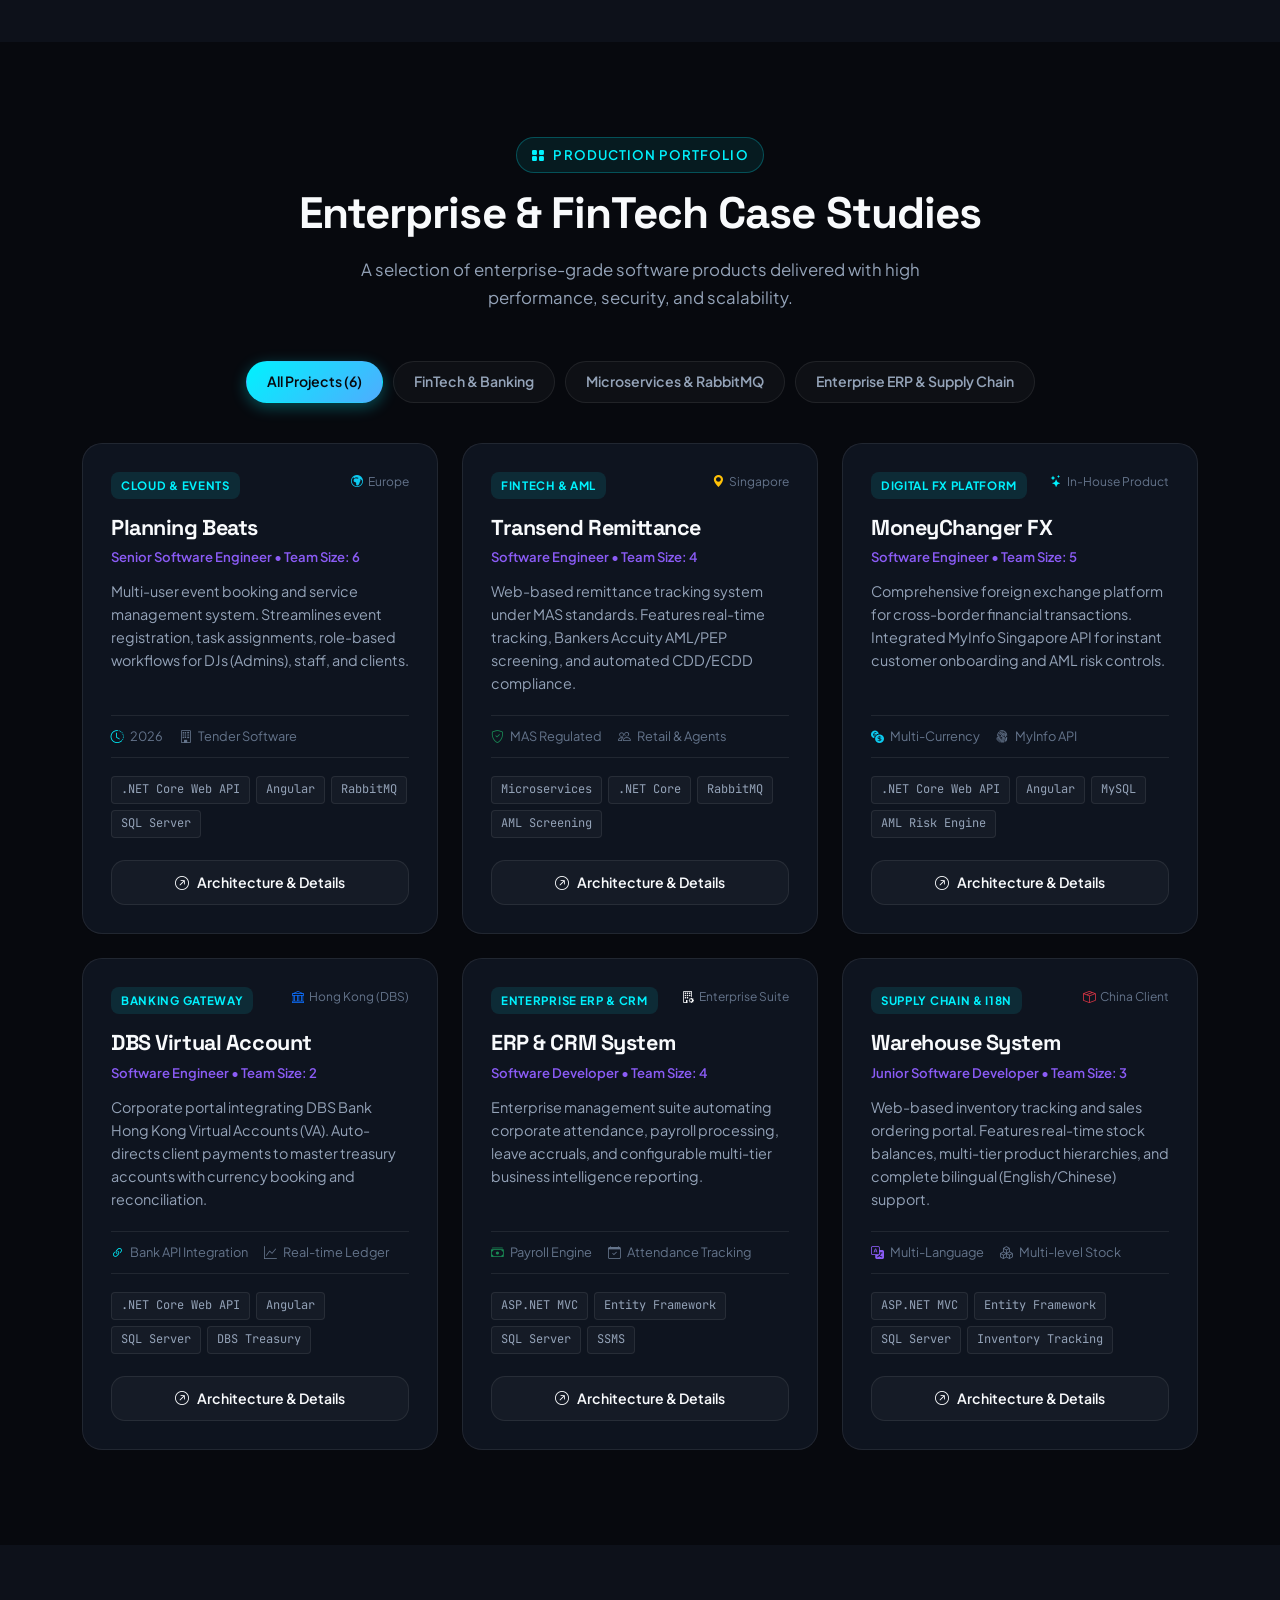
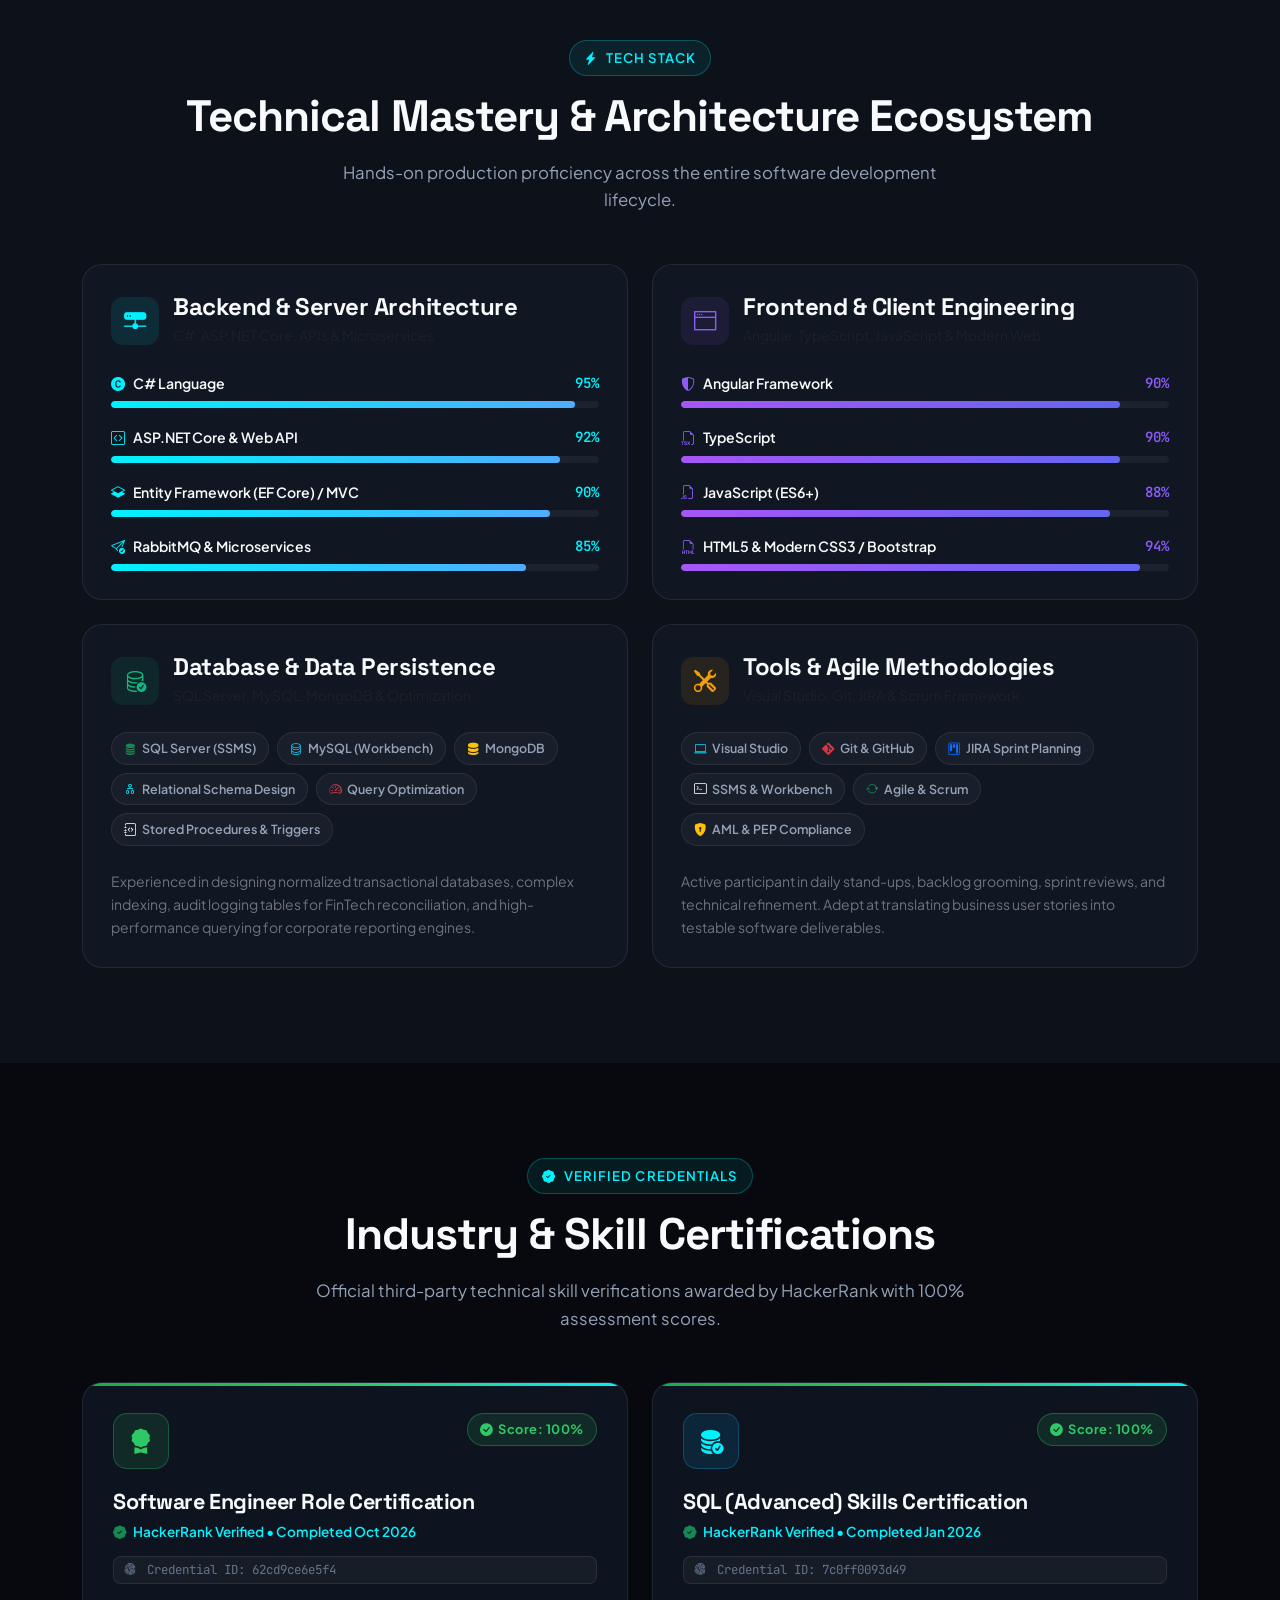
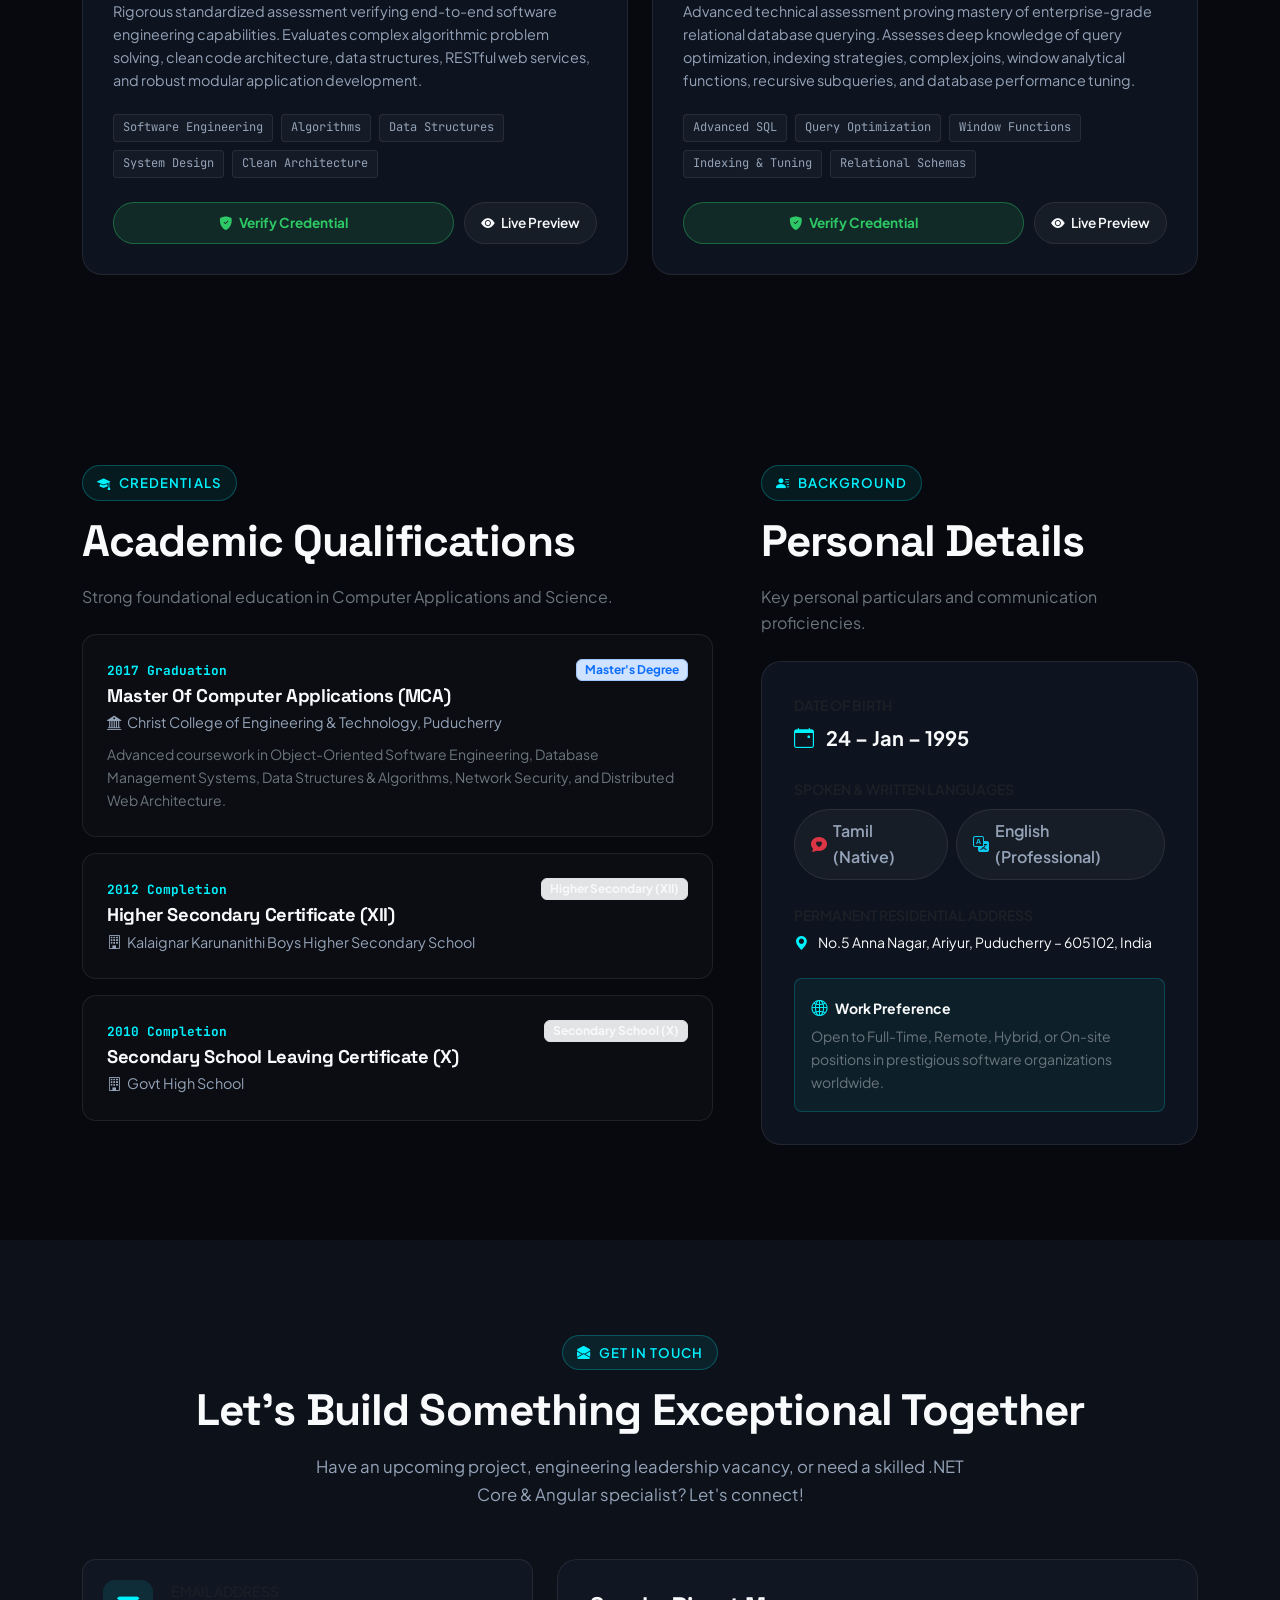
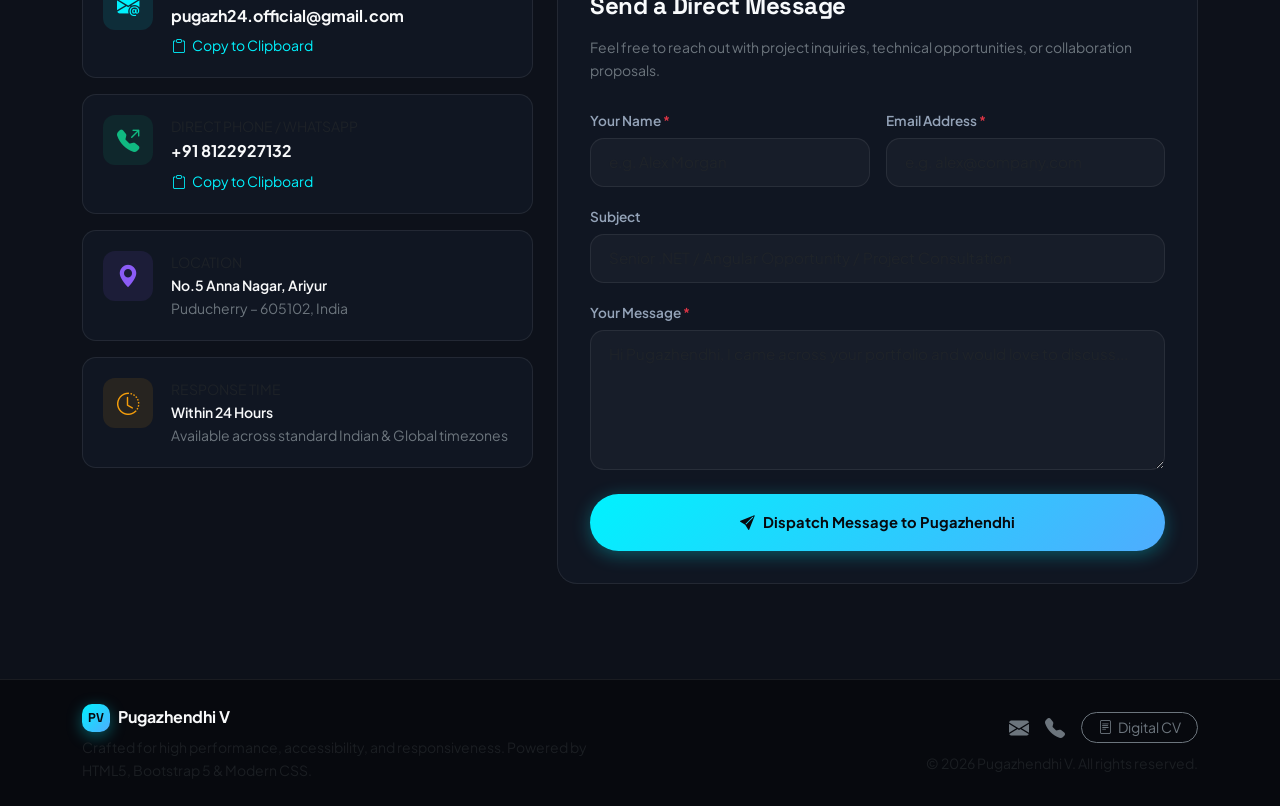
==== commit 921c8be2: "new updated portfolio" ====
--- a/index.html
+++ b/index.html
@@ -1,257 +1,1487 @@
 <!DOCTYPE html>
-<html lang="en">
+<html lang="en" data-theme="dark">
 <head>
-  <meta charset="UTF-8" />
-  <meta name="viewport" content="width=device-width, initial-scale=1.0" />
-  <title>Pugazhendhi V | Senior Full Stack Engineer</title>
-
-  <style>
-    body{
-      margin:0;
-      background:#0b0b0d;
-      color:#ffffff;
-      font-family: 'Inter', Arial, Helvetica, sans-serif;
-    }
-
-    .wrap{
-      max-width:1200px;
-      margin:0 auto;
-      padding:56px 24px 72px;
-    }
-
-    h1{
-      font-size:clamp(36px,5vw,52px);
-      margin-bottom:12px;
-      letter-spacing:-0.5px;
-    }
-
-    h2{
-      margin-top:72px;
-      margin-bottom:18px;
-      font-size:28px;
-      letter-spacing:-0.3px;
-      position:relative;
-    }
-
-    h2::after{
-      content:'';
-      display:block;
-      width:56px;
-      height:3px;
-      margin-top:10px;
-      background:#ff6a2a;
-      border-radius:3px;
-      opacity:.9;
-    }
-
-    p{line-height:1.7;color:#d1d5db}
-    .accent{color:#ff6a2a}
-
-    /* section spacing */
-    .section{
-      margin-bottom:80px;
-    }
-
-    /* cards */
-    .card{
-      background:linear-gradient(180deg,#161618,#121214);
-      padding:28px;
-      border-radius:18px;
-      box-shadow:0 12px 30px rgba(0,0,0,0.45);
-      border:1px solid rgba(255,255,255,0.04);
-      transition:transform .25s ease, box-shadow .25s ease, border-color .25s ease;
-    }
-
-    .card:hover{
-      transform:translateY(-6px);
-      box-shadow:0 22px 56px rgba(0,0,0,0.65);
-      border-color:rgba(255,106,42,0.45);
-    }
-
-    .card h3{margin-top:0}
-    .card ul{padding-left:18px}
-    .card ul li{margin-bottom:6px}
-
-    /* grids */
-    .grid{
-      display:grid;
-      grid-template-columns:repeat(auto-fit,minmax(240px,1fr));
-      gap:24px;
-    }
-
-    footer{
-      margin-top:80px;
-      padding-top:24px;
-      border-top:1px solid #1f2933;
-      color:#9ca3af;
-    }
-
-    @media (max-width:768px){
-      .section{margin-bottom:56px;}
-    }
-  </style>
+  <meta charset="UTF-8">
+  <meta name="viewport" content="width=device-width, initial-scale=1.0">
+  <title>Pugazhendhi V | Senior Full Stack Developer (.NET Core & Angular)</title>
+  <meta name="description" content="Portfolio of Pugazhendhi V - Senior Full Stack Developer with nearly 6 years of experience specializing in ASP.NET Core, Angular, Microservices, RabbitMQ, and FinTech Solutions.">
+  <meta name="keywords" content="Pugazhendhi V, Full Stack Developer, .NET Core, Angular, Microservices, C#, SQL Server, FinTech, Software Engineer Puducherry">
+  <meta name="author" content="Pugazhendhi V">
+
+  <!-- Google Fonts -->
+  <link rel="preconnect" href="https://fonts.googleapis.com">
+  <link rel="preconnect" href="https://fonts.gstatic.com" crossorigin>
+  <link href="https://fonts.googleapis.com/css2?family=JetBrains+Mono:wght@400;500;700&family=Plus+Jakarta+Sans:wght@300;400;500;600;700;800&family=Space+Grotesk:wght@500;600;700;800&display=swap" rel="stylesheet">
+
+  <!-- Bootstrap 5.3.3 CSS -->
+  <link href="https://cdn.jsdelivr.net/npm/bootstrap@5.3.3/dist/css/bootstrap.min.css" rel="stylesheet">
+  <!-- Bootstrap Icons -->
+  <link href="https://cdn.jsdelivr.net/npm/bootstrap-icons@1.11.3/font/bootstrap-icons.min.css" rel="stylesheet">
+
+  <!-- Custom CSS -->
+  <link rel="stylesheet" href="css/styles.css">
 </head>
-
 <body>
 
-<div class="wrap">
-
-  <!-- HERO -->
-  <h1>Hi, I’m <span class="accent">Pugazhendhi</span></h1>
-  <p>Senior Full Stack Engineer building FinTech & enterprise systems.</p>
-  <p>.NET Core · Angular · Microservices · AML · Remittance</p>
-
-  <!-- OBJECTIVE -->
-  <h2>Objective</h2>
-  <div class="section">
-    <div class="card">
-      <p>
-        Senior Full Stack Engineer with 5.6+ years of experience in designing,
-        developing, and maintaining scalable FinTech and enterprise applications.
-        Strong expertise in .NET Core, Angular, microservices architecture, and
-        compliance-driven systems including AML, KYC, and regulatory reporting.
-        Seeking to contribute technical excellence and system-design expertise
-        to high-impact product teams.
-      </p>
+  <!-- ========================================================================
+       NAVBAR
+       ======================================================================== -->
+  <nav class="navbar navbar-expand-lg navbar-custom" id="mainNavbar">
+    <div class="container-fluid px-lg-4 px-xl-5 px-3">
+      <a class="navbar-brand-custom flex-shrink-0 text-nowrap" href="#hero">
+        <div class="brand-monogram">PV</div>
+        <div class="brand-info">
+          <span class="brand-name">Pugazhendhi V</span>
+          <span class="brand-title">Full Stack .NET &amp; Angular</span>
+        </div>
+      </a>
+
+      <!-- Mobile Toggle & Actions -->
+      <div class="d-flex align-items-center gap-2 d-lg-none flex-shrink-0">
+        <button class="btn-theme-toggle" id="themeToggleBtnMobile" onclick="document.getElementById('themeToggleBtn').click()" aria-label="Toggle Theme">
+          <i class="bi bi-sun-fill"></i>
+        </button>
+        <button class="navbar-toggler border-0 shadow-none p-1" type="button" data-bs-toggle="collapse" data-bs-target="#navbarContent" aria-controls="navbarContent" aria-expanded="false" aria-label="Toggle navigation">
+          <i class="bi bi-list fs-1 text-cyan"></i>
+        </button>
+      </div>
+
+      <div class="collapse navbar-collapse" id="navbarContent">
+        <ul class="navbar-nav ms-auto align-items-lg-center gap-lg-1 my-3 my-lg-0">
+          <li class="nav-item">
+            <a class="nav-link nav-link-custom active" href="#hero">Home</a>
+          </li>
+          <li class="nav-item">
+            <a class="nav-link nav-link-custom" href="#about">About</a>
+          </li>
+          <li class="nav-item">
+            <a class="nav-link nav-link-custom" href="#experience">Experience</a>
+          </li>
+          <li class="nav-item">
+            <a class="nav-link nav-link-custom" href="#projects">Projects</a>
+          </li>
+          <li class="nav-item">
+            <a class="nav-link nav-link-custom" href="#skills">Skills</a>
+          </li>
+          <li class="nav-item">
+            <a class="nav-link nav-link-custom" href="#certifications">Certifications</a>
+          </li>
+          <li class="nav-item">
+            <a class="nav-link nav-link-custom" href="#education">Education</a>
+          </li>
+          <li class="nav-item">
+            <a class="nav-link nav-link-custom" href="#contact">Contact</a>
+          </li>
+        </ul>
+
+        <div class="nav-actions-group d-flex align-items-center gap-2 gap-xl-3 ms-lg-3 mt-3 mt-lg-0 flex-shrink-0">
+          <button class="btn-theme-toggle d-none d-lg-inline-flex flex-shrink-0" id="themeToggleBtn" aria-label="Toggle Theme">
+            <i class="bi bi-sun-fill"></i>
+          </button>
+          <button class="btn-outline-glow btn-sm text-nowrap flex-shrink-0" data-bs-toggle="modal" data-bs-target="#digitalResumeModal">
+            <i class="bi bi-file-earmark-person-fill text-cyan"></i> View CV
+          </button>
+          <a href="#contact" class="btn-primary-gradient btn-sm text-nowrap flex-shrink-0">
+            <i class="bi bi-send-fill"></i> Hire Me
+          </a>
+        </div>
+      </div>
+    </div>
+  </nav>
+
+  <!-- ========================================================================
+       HERO SECTION
+       ======================================================================== -->
+  <section class="hero-section" id="hero">
+    <canvas id="hero-canvas"></canvas>
+    <div class="container hero-content">
+      <div class="row align-items-center g-5">
+        
+        <!-- Left Hero Column -->
+        <div class="col-lg-7">
+          <div class="status-badge">
+            <span class="status-dot"></span>
+            <span>Available for Senior / Lead Full Stack Roles</span>
+          </div>
+
+          <p class="text-uppercase font-mono text-cyan fw-bold mb-2 letter-spacing-1">
+            <i class="bi bi-code-slash me-2"></i>Senior Software Engineer & Product Specialist
+          </p>
+          <h1 class="hero-title">
+            Hi, I'm <span class="text-gradient">Pugazhendhi V</span>
+          </h1>
+
+          <div class="typed-container">
+            <span class="text-secondary">Specialized in </span>
+            <span class="typed-text" id="typedText"></span>
+            <span class="typed-cursor"></span>
+          </div>
+
+          <p class="hero-description">
+            Accomplished and target-oriented <strong>Full Stack Developer with 5 years and 10 months</strong> of proven expertise in architecting resilient <strong>ASP.NET Core Web APIs, Angular SPAs, Event-Driven Microservices with RabbitMQ</strong>, and institutional FinTech payment integrations across European, Singaporean, and Hong Kong enterprise clients.
+          </p>
+
+          <div class="hero-cta-group">
+            <a href="#projects" class="btn-primary-gradient">
+              <i class="bi bi-briefcase-fill"></i> Explore Featured Work
+            </a>
+            <button class="btn-outline-glow" data-bs-toggle="modal" data-bs-target="#digitalResumeModal">
+              <i class="bi bi-printer-fill"></i> Print / Download CV
+            </button>
+            <a href="#contact" class="btn-outline-glow">
+              <i class="bi bi-chat-dots-fill"></i> Let's Connect
+            </a>
+          </div>
+
+          <!-- Hero Quick Metrics Grid -->
+          <div class="hero-stats-grid" id="heroStats">
+            <div class="hero-stat-item">
+              <div class="stat-number counter-val" data-target="5.8" data-suffix=" Yrs">0</div>
+              <div class="stat-label">Experience</div>
+            </div>
+            <div class="hero-stat-item">
+              <div class="stat-number counter-val" data-target="6" data-suffix="+">0</div>
+              <div class="stat-label">Enterprise Products</div>
+            </div>
+            <div class="hero-stat-item">
+              <div class="stat-number counter-val" data-target="3" data-suffix="+">0</div>
+              <div class="stat-label">Global Markets</div>
+            </div>
+            <div class="hero-stat-item">
+              <div class="stat-number counter-val" data-target="100" data-suffix="%">0</div>
+              <div class="stat-label">Agile & Scrum Delivery</div>
+            </div>
+          </div>
+        </div>
+
+        <!-- Right Hero Visual Card -->
+        <div class="col-lg-5">
+          <div class="hero-visual-card">
+            <div class="code-window-header">
+              <div class="window-dots">
+                <span class="window-dot red"></span>
+                <span class="window-dot yellow"></span>
+                <span class="window-dot green"></span>
+              </div>
+              <div class="window-title">PugazhendhiProfile.cs</div>
+              <div class="text-muted small"><i class="bi bi-check-circle-fill text-success"></i> Build Passing</div>
+            </div>
+
+            <div class="developer-profile-preview">
+              <div class="developer-avatar-wrapper">
+                <i class="bi bi-person-workspace avatar-icon"></i>
+              </div>
+              <div class="developer-info">
+                <h4>Pugazhendhi V</h4>
+                <span class="developer-role-tag">Senior Software Engineer</span>
+                <div class="developer-location">
+                  <i class="bi bi-geo-alt-fill text-cyan"></i> Puducherry, India
+                </div>
+              </div>
+            </div>
+
+            <!-- Interactive Code Snippet -->
+            <div class="code-snippet-box">
+              <div><span class="code-keyword">public class</span> <span class="code-variable">FullStackEngineer</span></div>
+              <div>{</div>
+              <div class="ps-3"><span class="code-property">public string</span> Experience =&gt; <span class="code-string">"5 Years 10 Months"</span>;</div>
+              <div class="ps-3"><span class="code-property">public string[]</span> CoreStack =&gt; <span class="code-keyword">new</span>[] {</div>
+              <div class="ps-4"><span class="code-string">"ASP.NET Core Web API"</span>, <span class="code-string">"Angular"</span>,</div>
+              <div class="ps-4"><span class="code-string">"C#"</span>, <span class="code-string">"RabbitMQ"</span>, <span class="code-string">"SQL Server"</span></div>
+              <div class="ps-3">};</div>
+              <div class="ps-3"><span class="code-property">public bool</span> OpenToRoles =&gt; <span class="code-keyword">true</span>;</div>
+              <div class="ps-3"><span class="code-comment">// Ready for challenging opportunities</span></div>
+              <div>}</div>
+            </div>
+
+            <div class="stack-pills-list">
+              <span class="stack-pill"><i class="bi bi-patch-check-fill text-success"></i> HackerRank Certified (100%)</span>
+              <span class="stack-pill"><i class="bi bi-cpu-fill text-cyan"></i> ASP.NET Core</span>
+              <span class="stack-pill"><i class="bi bi-layers-fill text-purple"></i> Microservices</span>
+              <span class="stack-pill"><i class="bi bi-lightning-charge-fill text-warning"></i> RabbitMQ</span>
+              <span class="stack-pill"><i class="bi bi-database-fill text-info"></i> SQL Server</span>
+              <span class="stack-pill"><i class="bi bi-browser-chrome text-primary"></i> Angular</span>
+              <span class="stack-pill"><i class="bi bi-shield-check text-success"></i> AML / MAS Compliant</span>
+            </div>
+          </div>
+        </div>
+
+      </div>
+    </div>
+  </section>
+
+  <!-- ========================================================================
+       ABOUT & PROFILE SUMMARY SECTION
+       ======================================================================== -->
+  <section class="section-padding" id="about">
+    <div class="container">
+      <div class="text-center">
+        <span class="section-tag"><i class="bi bi-person-badge-fill"></i> Profile Synopsis</span>
+        <h2 class="section-title">Engineering High-Impact Digital Solutions</h2>
+        <p class="section-subtitle">
+          A passionate technologist who bridges business vision with clean, reliable, and fault-tolerant codebases.
+        </p>
+      </div>
+
+      <div class="row g-4 align-items-stretch">
+        
+        <!-- Left Summary Card -->
+        <div class="col-lg-5">
+          <div class="glass-card h-100 d-flex flex-column justify-content-between">
+            <div>
+              <div class="d-flex align-items-center gap-3 mb-4">
+                <div class="feature-icon-wrapper mb-0">
+                  <i class="bi bi-award-fill"></i>
+                </div>
+                <div>
+                  <h4 class="mb-1">Pugazhendhi V</h4>
+                  <span class="text-cyan fw-semibold font-mono small">Full Stack Product Developer</span>
+                </div>
+              </div>
+
+              <p class="text-secondary mb-4">
+                Dynamic and results-driven professional with a keen focus on <strong>Product Development</strong>. Seeking a challenging role in a prestigious organization to apply my passion and expertise to drive successful outcomes.
+              </p>
+
+              <div class="border-top border-bottom py-3 my-3" style="border-color: var(--border-color) !important;">
+                <div class="row g-3">
+                  <div class="col-6">
+                    <span class="text-muted d-block small">EXPERIENCE</span>
+                    <strong class="text-light">5 Years & 10 Months</strong>
+                  </div>
+                  <div class="col-6">
+                    <span class="text-muted d-block small">DEGREE</span>
+                    <strong class="text-light">MCA (Master of Computer Applications)</strong>
+                  </div>
+                  <div class="col-6">
+                    <span class="text-muted d-block small">METHODOLOGY</span>
+                    <strong class="text-light">Scrum & Agile Sprinting</strong>
+                  </div>
+                  <div class="col-6">
+                    <span class="text-muted d-block small">BASE LOCATION</span>
+                    <strong class="text-light">Puducherry, India</strong>
+                  </div>
+                </div>
+              </div>
+            </div>
+
+            <div class="d-flex gap-2 pt-3">
+              <button class="btn-primary-gradient w-100 justify-content-center" onclick="copyToClipboard('pugazh24.official@gmail.com', 'Email')">
+                <i class="bi bi-envelope-fill"></i> Copy Email
+              </button>
+              <a href="tel:+918122927132" class="btn-outline-glow w-100 justify-content-center">
+                <i class="bi bi-telephone-fill"></i> Call Now
+              </a>
+            </div>
+          </div>
+        </div>
+
+        <!-- Right Pillars Grid -->
+        <div class="col-lg-7">
+          <div class="row g-3 h-100">
+            
+            <div class="col-md-6">
+              <div class="feature-box">
+                <div class="feature-icon-wrapper">
+                  <i class="bi bi-code-square"></i>
+                </div>
+                <h5 class="fw-bold mb-2">Full-Lifecycle Product Development</h5>
+                <p class="text-secondary small mb-0">
+                  Accomplished in developing robust software product modules, collaborating closely with product owners, and translating complex backlogs into meticulously crafted functional components.
+                </p>
+              </div>
+            </div>
+
+            <div class="col-md-6">
+              <div class="feature-box">
+                <div class="feature-icon-wrapper purple">
+                  <i class="bi bi-bank2"></i>
+                </div>
+                <h5 class="fw-bold mb-2">FinTech & Regulatory Engineering</h5>
+                <p class="text-secondary small mb-0">
+                  Specialized in mission-critical financial systems: Virtual Accounts (DBS Bank HK), Remittance under Monetary Authority of Singapore (MAS) standards, and integrated AML/PEP screening.
+                </p>
+              </div>
+            </div>
+
+            <div class="col-md-6">
+              <div class="feature-box">
+                <div class="feature-icon-wrapper emerald">
+                  <i class="bi bi-diagram-3-fill"></i>
+                </div>
+                <h5 class="fw-bold mb-2">Microservices & Event Brokerage</h5>
+                <p class="text-secondary small mb-0">
+                  Architecting decoupled microservice ecosystems powered by RabbitMQ for resilient asynchronous messaging, background workers, and high-throughput real-time coordination.
+                </p>
+              </div>
+            </div>
+
+            <div class="col-md-6">
+              <div class="feature-box">
+                <div class="feature-icon-wrapper amber">
+                  <i class="bi bi-people-fill"></i>
+                </div>
+                <h5 class="fw-bold mb-2">Agile Scrum & Stakeholder Leadership</h5>
+                <p class="text-secondary small mb-0">
+                  Highly effective communicator with strong analytical and logical reasoning skills, adept at engaging stakeholders, product owners, and engineering teams across all business tiers.
+                </p>
+              </div>
+            </div>
+
+          </div>
+        </div>
+
+      </div>
+    </div>
+  </section>
+
+  <!-- ========================================================================
+       WORK EXPERIENCE TIMELINE
+       ======================================================================== -->
+  <section class="section-padding bg-secondary-subtle" id="experience" style="background: var(--bg-secondary) !important;">
+    <div class="container">
+      <div class="text-center">
+        <span class="section-tag"><i class="bi bi-briefcase-fill"></i> Career Timeline</span>
+        <h2 class="section-title">5+ Years of Progressive Software Engineering</h2>
+        <p class="section-subtitle">
+          A track record of continuous growth across high-stakes enterprise projects and multinational engagements.
+        </p>
+      </div>
+
+      <div class="timeline-container">
+        
+        <!-- Job 1 -->
+        <div class="timeline-item left">
+          <div class="timeline-dot"></div>
+          <div class="timeline-card">
+            <span class="timeline-badge-date"><i class="bi bi-calendar3"></i> Feb 2026 - Apr 2026</span>
+            <h3 class="timeline-company">Tender Software India Private Limited</h3>
+            <div class="timeline-role">Senior Software Engineer</div>
+            <div class="timeline-location"><i class="bi bi-geo-alt"></i> Puducherry, India • European Client Engagement</div>
+            <ul class="timeline-bullets">
+              <li>Spearheaded backend architecture for <strong>Planning Beats</strong>, a high-concurrency event registration and coordination platform for European clients.</li>
+              <li>Orchestrated multi-role permission layers (Clients, DJ Admins, Staff, and Service Providers) utilizing robust RBAC.</li>
+              <li>Engineered real-time asynchronous dispatching and task assignment pipelines utilizing RabbitMQ and ASP.NET Core Web APIs.</li>
+            </ul>
+            <div class="d-flex flex-wrap gap-1 mt-3">
+              <span class="tech-tag-sm">.NET Core Web API</span>
+              <span class="tech-tag-sm">Angular</span>
+              <span class="tech-tag-sm">RabbitMQ</span>
+              <span class="tech-tag-sm">SQL Server</span>
+              <span class="tech-tag-sm">JIRA</span>
+            </div>
+          </div>
+        </div>
+
+        <!-- Job 2 -->
+        <div class="timeline-item right">
+          <div class="timeline-dot"></div>
+          <div class="timeline-card">
+            <span class="timeline-badge-date"><i class="bi bi-calendar3"></i> Oct 2021 – Jan 2026 (4 Years 4 Months)</span>
+            <h3 class="timeline-company">DigitalTechz</h3>
+            <div class="timeline-role">Software Engineer (FinTech & Banking Lead)</div>
+            <div class="timeline-location"><i class="bi bi-geo-alt"></i> Puducherry, India • Singapore & Hong Kong Clients</div>
+            <ul class="timeline-bullets">
+              <li>Engineered enterprise <strong>DBS Virtual Account (VA) Integration</strong> for Transend HK, enabling automated receipt sweeping and currency booking.</li>
+              <li>Developed MAS-compliant <strong>Multi-User Remittance Platform</strong> for Singapore with real-time transaction tracking and Bankers Accuity AML/PEP sanction screening.</li>
+              <li>Built proprietary <strong>MoneyChanger</strong> platform integrating Singapore MyInfo API for instant KYC digital onboarding and compliance risk scoring.</li>
+              <li>Architected distributed microservices handling concurrent currency transactions with zero-loss audit trails.</li>
+            </ul>
+            <div class="d-flex flex-wrap gap-1 mt-3">
+              <span class="tech-tag-sm">.NET Core Web API</span>
+              <span class="tech-tag-sm">Microservices</span>
+              <span class="tech-tag-sm">Angular</span>
+              <span class="tech-tag-sm">RabbitMQ</span>
+              <span class="tech-tag-sm">SQL Server & MySQL</span>
+              <span class="tech-tag-sm">DBS Bank APIs</span>
+            </div>
+          </div>
+        </div>
+
+        <!-- Job 3 -->
+        <div class="timeline-item left">
+          <div class="timeline-dot"></div>
+          <div class="timeline-card">
+            <span class="timeline-badge-date"><i class="bi bi-calendar3"></i> Aug 2020 – Jan 2021</span>
+            <h3 class="timeline-company">Abi Tech Software Solutions</h3>
+            <div class="timeline-role">Software Developer</div>
+            <div class="timeline-location"><i class="bi bi-geo-alt"></i> Puducherry, India • Enterprise Products</div>
+            <ul class="timeline-bullets">
+              <li>Developed an enterprise web-based <strong>ERP and CRM Management System</strong> using ASP.NET MVC and Entity Framework.</li>
+              <li>Automated mission-critical Attendance and Payroll Management modules, ensuring corporate policy compliance and precise tax computations.</li>
+              <li>Implemented configurable business reporting engines for executive leadership to gain real-time workforce analytics.</li>
+            </ul>
+            <div class="d-flex flex-wrap gap-1 mt-3">
+              <span class="tech-tag-sm">ASP.NET MVC</span>
+              <span class="tech-tag-sm">Entity Framework</span>
+              <span class="tech-tag-sm">SQL Server</span>
+              <span class="tech-tag-sm">SSMS</span>
+            </div>
+          </div>
+        </div>
+
+        <!-- Job 4 -->
+        <div class="timeline-item right">
+          <div class="timeline-dot"></div>
+          <div class="timeline-card">
+            <span class="timeline-badge-date"><i class="bi bi-calendar3"></i> Apr 2019 – Jun 2020</span>
+            <h3 class="timeline-company">AAHA Software Solutions Pvt Ltd</h3>
+            <div class="timeline-role">Junior Software Developer</div>
+            <div class="timeline-location"><i class="bi bi-geo-alt"></i> Puducherry, India • Chinese Client Engagement</div>
+            <ul class="timeline-bullets">
+              <li>Developed a comprehensive web-based <strong>Warehouse Management System</strong> for international supply chain operations.</li>
+              <li>Engineered real-time inventory tracking, multi-tiered product categorization, and sales order processing workflows.</li>
+              <li>Delivered complete <strong>multi-language internationalization (i18n)</strong> support enabling seamless English/Chinese operations.</li>
+            </ul>
+            <div class="d-flex flex-wrap gap-1 mt-3">
+              <span class="tech-tag-sm">ASP.NET MVC</span>
+              <span class="tech-tag-sm">Entity Framework</span>
+              <span class="tech-tag-sm">SQL Server</span>
+              <span class="tech-tag-sm">GitHub</span>
+            </div>
+          </div>
+        </div>
+
+      </div>
+    </div>
+  </section>
+
+  <!-- ========================================================================
+       FEATURED PROJECTS SHOWCASE (Filterable & Interactive Modal)
+       ======================================================================== -->
+  <section class="section-padding" id="projects">
+    <div class="container">
+      <div class="text-center">
+        <span class="section-tag"><i class="bi bi-grid-fill"></i> Production Portfolio</span>
+        <h2 class="section-title">Enterprise & FinTech Case Studies</h2>
+        <p class="section-subtitle">
+          A selection of enterprise-grade software products delivered with high performance, security, and scalability.
+        </p>
+
+        <!-- Filter Buttons -->
+        <div class="filter-tabs">
+          <button class="filter-btn active" data-filter="all">All Projects (6)</button>
+          <button class="filter-btn" data-filter="fintech">FinTech & Banking</button>
+          <button class="filter-btn" data-filter="microservices">Microservices & RabbitMQ</button>
+          <button class="filter-btn" data-filter="enterprise">Enterprise ERP & Supply Chain</button>
+        </div>
+      </div>
+
+      <div class="row g-4" id="projectsGrid">
+        
+        <!-- Project 1: Planning Beats -->
+        <div class="col-md-6 col-lg-4 project-grid-item" data-category="microservices enterprise">
+          <div class="project-card">
+            <div class="project-header">
+              <span class="project-category-tag">Cloud & Events</span>
+              <span class="client-location-tag"><i class="bi bi-globe-europe-africa text-info"></i> Europe</span>
+            </div>
+            <h4 class="project-title">Planning Beats</h4>
+            <div class="project-role-text">Senior Software Engineer • Team Size: 6</div>
+            <p class="project-description">
+              Multi-user event booking and service management system. Streamlines event registration, task assignments, role-based workflows for DJs (Admins), staff, and clients.
+            </p>
+            <div class="project-meta-info">
+              <div class="meta-item"><i class="bi bi-clock-history text-cyan"></i> 2026</div>
+              <div class="meta-item"><i class="bi bi-building"></i> Tender Software</div>
+            </div>
+            <div class="project-tech-tags">
+              <span class="tech-tag-sm">.NET Core Web API</span>
+              <span class="tech-tag-sm">Angular</span>
+              <span class="tech-tag-sm">RabbitMQ</span>
+              <span class="tech-tag-sm">SQL Server</span>
+            </div>
+            <button class="btn-project-details" data-project-id="planning-beats">
+              <i class="bi bi-arrow-up-right-circle"></i> Architecture & Details
+            </button>
+          </div>
+        </div>
+
+        <!-- Project 2: Remittance -->
+        <div class="col-md-6 col-lg-4 project-grid-item" data-category="fintech microservices">
+          <div class="project-card">
+            <div class="project-header">
+              <span class="project-category-tag">FinTech & AML</span>
+              <span class="client-location-tag"><i class="bi bi-geo-alt-fill text-warning"></i> Singapore</span>
+            </div>
+            <h4 class="project-title">Transend Remittance</h4>
+            <div class="project-role-text">Software Engineer • Team Size: 4</div>
+            <p class="project-description">
+              Web-based remittance tracking system under MAS standards. Features real-time tracking, Bankers Accuity AML/PEP screening, and automated CDD/ECDD compliance.
+            </p>
+            <div class="project-meta-info">
+              <div class="meta-item"><i class="bi bi-shield-check text-success"></i> MAS Regulated</div>
+              <div class="meta-item"><i class="bi bi-people"></i> Retail & Agents</div>
+            </div>
+            <div class="project-tech-tags">
+              <span class="tech-tag-sm">Microservices</span>
+              <span class="tech-tag-sm">.NET Core</span>
+              <span class="tech-tag-sm">RabbitMQ</span>
+              <span class="tech-tag-sm">AML Screening</span>
+            </div>
+            <button class="btn-project-details" data-project-id="remittance">
+              <i class="bi bi-arrow-up-right-circle"></i> Architecture & Details
+            </button>
+          </div>
+        </div>
+
+        <!-- Project 3: MoneyChanger -->
+        <div class="col-md-6 col-lg-4 project-grid-item" data-category="fintech">
+          <div class="project-card">
+            <div class="project-header">
+              <span class="project-category-tag">Digital FX Platform</span>
+              <span class="client-location-tag"><i class="bi bi-stars text-cyan"></i> In-House Product</span>
+            </div>
+            <h4 class="project-title">MoneyChanger FX</h4>
+            <div class="project-role-text">Software Engineer • Team Size: 5</div>
+            <p class="project-description">
+              Comprehensive foreign exchange platform for cross-border financial transactions. Integrated MyInfo Singapore API for instant customer onboarding and AML risk controls.
+            </p>
+            <div class="project-meta-info">
+              <div class="meta-item"><i class="bi bi-currency-exchange text-info"></i> Multi-Currency</div>
+              <div class="meta-item"><i class="bi bi-fingerprint"></i> MyInfo API</div>
+            </div>
+            <div class="project-tech-tags">
+              <span class="tech-tag-sm">.NET Core Web API</span>
+              <span class="tech-tag-sm">Angular</span>
+              <span class="tech-tag-sm">MySQL</span>
+              <span class="tech-tag-sm">AML Risk Engine</span>
+            </div>
+            <button class="btn-project-details" data-project-id="money-changer">
+              <i class="bi bi-arrow-up-right-circle"></i> Architecture & Details
+            </button>
+          </div>
+        </div>
+
+        <!-- Project 4: DBS Virtual Account -->
+        <div class="col-md-6 col-lg-4 project-grid-item" data-category="fintech">
+          <div class="project-card">
+            <div class="project-header">
+              <span class="project-category-tag">Banking Gateway</span>
+              <span class="client-location-tag"><i class="bi bi-bank text-primary"></i> Hong Kong (DBS)</span>
+            </div>
+            <h4 class="project-title">DBS Virtual Account</h4>
+            <div class="project-role-text">Software Engineer • Team Size: 2</div>
+            <p class="project-description">
+              Corporate portal integrating DBS Bank Hong Kong Virtual Accounts (VA). Auto-directs client payments to master treasury accounts with currency booking and reconciliation.
+            </p>
+            <div class="project-meta-info">
+              <div class="meta-item"><i class="bi bi-link-45deg text-cyan"></i> Bank API Integration</div>
+              <div class="meta-item"><i class="bi bi-graph-up"></i> Real-time Ledger</div>
+            </div>
+            <div class="project-tech-tags">
+              <span class="tech-tag-sm">.NET Core Web API</span>
+              <span class="tech-tag-sm">Angular</span>
+              <span class="tech-tag-sm">SQL Server</span>
+              <span class="tech-tag-sm">DBS Treasury</span>
+            </div>
+            <button class="btn-project-details" data-project-id="dbs-virtual-account">
+              <i class="bi bi-arrow-up-right-circle"></i> Architecture & Details
+            </button>
+          </div>
+        </div>
+
+        <!-- Project 5: CRM Management System -->
+        <div class="col-md-6 col-lg-4 project-grid-item" data-category="enterprise">
+          <div class="project-card">
+            <div class="project-header">
+              <span class="project-category-tag">Enterprise ERP & CRM</span>
+              <span class="client-location-tag"><i class="bi bi-building-gear text-light"></i> Enterprise Suite</span>
+            </div>
+            <h4 class="project-title">ERP & CRM System</h4>
+            <div class="project-role-text">Software Developer • Team Size: 4</div>
+            <p class="project-description">
+              Enterprise management suite automating corporate attendance, payroll processing, leave accruals, and configurable multi-tier business intelligence reporting.
+            </p>
+            <div class="project-meta-info">
+              <div class="meta-item"><i class="bi bi-cash-stack text-success"></i> Payroll Engine</div>
+              <div class="meta-item"><i class="bi bi-calendar-check"></i> Attendance Tracking</div>
+            </div>
+            <div class="project-tech-tags">
+              <span class="tech-tag-sm">ASP.NET MVC</span>
+              <span class="tech-tag-sm">Entity Framework</span>
+              <span class="tech-tag-sm">SQL Server</span>
+              <span class="tech-tag-sm">SSMS</span>
+            </div>
+            <button class="btn-project-details" data-project-id="crm-erp">
+              <i class="bi bi-arrow-up-right-circle"></i> Architecture & Details
+            </button>
+          </div>
+        </div>
+
+        <!-- Project 6: Warehouse Management -->
+        <div class="col-md-6 col-lg-4 project-grid-item" data-category="enterprise">
+          <div class="project-card">
+            <div class="project-header">
+              <span class="project-category-tag">Supply Chain & i18n</span>
+              <span class="client-location-tag"><i class="bi bi-box-seam text-danger"></i> China Client</span>
+            </div>
+            <h4 class="project-title">Warehouse System</h4>
+            <div class="project-role-text">Junior Software Developer • Team Size: 3</div>
+            <p class="project-description">
+              Web-based inventory tracking and sales ordering portal. Features real-time stock balances, multi-tier product hierarchies, and complete bilingual (English/Chinese) support.
+            </p>
+            <div class="project-meta-info">
+              <div class="meta-item"><i class="bi bi-translate text-purple"></i> Multi-Language</div>
+              <div class="meta-item"><i class="bi bi-boxes"></i> Multi-level Stock</div>
+            </div>
+            <div class="project-tech-tags">
+              <span class="tech-tag-sm">ASP.NET MVC</span>
+              <span class="tech-tag-sm">Entity Framework</span>
+              <span class="tech-tag-sm">SQL Server</span>
+              <span class="tech-tag-sm">Inventory Tracking</span>
+            </div>
+            <button class="btn-project-details" data-project-id="warehouse-management">
+              <i class="bi bi-arrow-up-right-circle"></i> Architecture & Details
+            </button>
+          </div>
+        </div>
+
+      </div>
+    </div>
+  </section>
+
+  <!-- ========================================================================
+       TECHNICAL SKILLS & COMPETENCY MATRIX
+       ======================================================================== -->
+  <section class="section-padding bg-secondary-subtle" id="skills" style="background: var(--bg-secondary) !important;">
+    <div class="container">
+      <div class="text-center">
+        <span class="section-tag"><i class="bi bi-lightning-charge-fill"></i> Tech Stack</span>
+        <h2 class="section-title">Technical Mastery & Architecture Ecosystem</h2>
+        <p class="section-subtitle">
+          Hands-on production proficiency across the entire software development lifecycle.
+        </p>
+      </div>
+
+      <div class="row g-4">
+        
+        <!-- Category 1: Languages & Backend Frameworks -->
+        <div class="col-lg-6">
+          <div class="skills-category-card">
+            <div class="skill-category-header">
+              <div class="skill-cat-icon cyan">
+                <i class="bi bi-hdd-network-fill"></i>
+              </div>
+              <div>
+                <h4 class="mb-0">Backend & Server Architecture</h4>
+                <span class="text-muted small">C#, ASP.NET Core, APIs & Microservices</span>
+              </div>
+            </div>
+
+            <div class="skill-item">
+              <div class="skill-info">
+                <span class="skill-name"><i class="bi bi-c-circle-fill text-cyan"></i> C# Language</span>
+                <span class="text-cyan font-mono">95%</span>
+              </div>
+              <div class="skill-progress-bar">
+                <div class="skill-progress-fill" data-width="95"></div>
+              </div>
+            </div>
+
+            <div class="skill-item">
+              <div class="skill-info">
+                <span class="skill-name"><i class="bi bi-code-square text-cyan"></i> ASP.NET Core & Web API</span>
+                <span class="text-cyan font-mono">92%</span>
+              </div>
+              <div class="skill-progress-bar">
+                <div class="skill-progress-fill" data-width="92"></div>
+              </div>
+            </div>
+
+            <div class="skill-item">
+              <div class="skill-info">
+                <span class="skill-name"><i class="bi bi-layers-half text-cyan"></i> Entity Framework (EF Core) / MVC</span>
+                <span class="text-cyan font-mono">90%</span>
+              </div>
+              <div class="skill-progress-bar">
+                <div class="skill-progress-fill" data-width="90"></div>
+              </div>
+            </div>
+
+            <div class="skill-item">
+              <div class="skill-info">
+                <span class="skill-name"><i class="bi bi-send-check text-cyan"></i> RabbitMQ & Microservices</span>
+                <span class="text-cyan font-mono">85%</span>
+              </div>
+              <div class="skill-progress-bar">
+                <div class="skill-progress-fill" data-width="85"></div>
+              </div>
+            </div>
+          </div>
+        </div>
+
+        <!-- Category 2: Frontend & UI Engineering -->
+        <div class="col-lg-6">
+          <div class="skills-category-card">
+            <div class="skill-category-header">
+              <div class="skill-cat-icon purple">
+                <i class="bi bi-window-fullscreen"></i>
+              </div>
+              <div>
+                <h4 class="mb-0">Frontend & Client Engineering</h4>
+                <span class="text-muted small">Angular, TypeScript, JavaScript & Modern Web</span>
+              </div>
+            </div>
+
+            <div class="skill-item">
+              <div class="skill-info">
+                <span class="skill-name"><i class="bi bi-shield-shaded text-purple"></i> Angular Framework</span>
+                <span class="text-purple font-mono">90%</span>
+              </div>
+              <div class="skill-progress-bar">
+                <div class="skill-progress-fill purple" data-width="90"></div>
+              </div>
+            </div>
+
+            <div class="skill-item">
+              <div class="skill-info">
+                <span class="skill-name"><i class="bi bi-filetype-tsx text-purple"></i> TypeScript</span>
+                <span class="text-purple font-mono">90%</span>
+              </div>
+              <div class="skill-progress-bar">
+                <div class="skill-progress-fill purple" data-width="90"></div>
+              </div>
+            </div>
+
+            <div class="skill-item">
+              <div class="skill-info">
+                <span class="skill-name"><i class="bi bi-filetype-js text-purple"></i> JavaScript (ES6+)</span>
+                <span class="text-purple font-mono">88%</span>
+              </div>
+              <div class="skill-progress-bar">
+                <div class="skill-progress-fill purple" data-width="88"></div>
+              </div>
+            </div>
+
+            <div class="skill-item">
+              <div class="skill-info">
+                <span class="skill-name"><i class="bi bi-filetype-html text-purple"></i> HTML5 & Modern CSS3 / Bootstrap</span>
+                <span class="text-purple font-mono">94%</span>
+              </div>
+              <div class="skill-progress-bar">
+                <div class="skill-progress-fill purple" data-width="94"></div>
+              </div>
+            </div>
+          </div>
+        </div>
+
+        <!-- Category 3: Databases & Data Engineering -->
+        <div class="col-lg-6">
+          <div class="skills-category-card">
+            <div class="skill-category-header">
+              <div class="skill-cat-icon emerald">
+                <i class="bi bi-database-check"></i>
+              </div>
+              <div>
+                <h4 class="mb-0">Database & Data Persistence</h4>
+                <span class="text-muted small">SQL Server, MySQL, MongoDB & Optimization</span>
+              </div>
+            </div>
+
+            <div class="d-flex flex-wrap gap-2 mb-4">
+              <span class="stack-pill"><i class="bi bi-database-fill text-success"></i> SQL Server (SSMS)</span>
+              <span class="stack-pill"><i class="bi bi-database text-info"></i> MySQL (Workbench)</span>
+              <span class="stack-pill"><i class="bi bi-server text-warning"></i> MongoDB</span>
+              <span class="stack-pill"><i class="bi bi-diagram-2 text-cyan"></i> Relational Schema Design</span>
+              <span class="stack-pill"><i class="bi bi-speedometer2 text-danger"></i> Query Optimization</span>
+              <span class="stack-pill"><i class="bi bi-journal-code text-light"></i> Stored Procedures & Triggers</span>
+            </div>
+
+            <p class="text-secondary small mb-0">
+              Experienced in designing normalized transactional databases, complex indexing, audit logging tables for FinTech reconciliation, and high-performance querying for corporate reporting engines.
+            </p>
+          </div>
+        </div>
+
+        <!-- Category 4: Tools, DevOps & Methodologies -->
+        <div class="col-lg-6">
+          <div class="skills-category-card">
+            <div class="skill-category-header">
+              <div class="skill-cat-icon amber">
+                <i class="bi bi-tools"></i>
+              </div>
+              <div>
+                <h4 class="mb-0">Tools & Agile Methodologies</h4>
+                <span class="text-muted small">Visual Studio, Git, JIRA & Scrum Framework</span>
+              </div>
+            </div>
+
+            <div class="d-flex flex-wrap gap-2 mb-4">
+              <span class="stack-pill"><i class="bi bi-laptop text-info"></i> Visual Studio</span>
+              <span class="stack-pill"><i class="bi bi-git text-danger"></i> Git & GitHub</span>
+              <span class="stack-pill"><i class="bi bi-kanban text-primary"></i> JIRA Sprint Planning</span>
+              <span class="stack-pill"><i class="bi bi-terminal text-light"></i> SSMS & Workbench</span>
+              <span class="stack-pill"><i class="bi bi-arrow-repeat text-success"></i> Agile & Scrum</span>
+              <span class="stack-pill"><i class="bi bi-shield-lock-fill text-warning"></i> AML & PEP Compliance</span>
+            </div>
+
+            <p class="text-secondary small mb-0">
+              Active participant in daily stand-ups, backlog grooming, sprint reviews, and technical refinement. Adept at translating business user stories into testable software deliverables.
+            </p>
+          </div>
+        </div>
+
+      </div>
+    </div>
+  </section>
+
+  <!-- ========================================================================
+       PROFESSIONAL CERTIFICATIONS
+       ======================================================================== -->
+  <section class="section-padding" id="certifications">
+    <div class="container">
+      <div class="text-center">
+        <span class="section-tag"><i class="bi bi-patch-check-fill"></i> Verified Credentials</span>
+        <h2 class="section-title">Industry &amp; Skill Certifications</h2>
+        <p class="section-subtitle">
+          Official third-party technical skill verifications awarded by HackerRank with 100% assessment scores.
+        </p>
+      </div>
+
+      <div class="row g-4 justify-content-center">
+        
+        <!-- Cert 1: Software Engineer Role -->
+        <div class="col-lg-6">
+          <div class="cert-card">
+            <div class="cert-header">
+              <div class="cert-icon-wrapper">
+                <i class="bi bi-award-fill"></i>
+              </div>
+              <span class="cert-badge-score">
+                <i class="bi bi-check-circle-fill"></i> Score: 100%
+              </span>
+            </div>
+
+            <h3 class="cert-title">Software Engineer Role Certification</h3>
+            <div class="cert-issuer">
+              <i class="bi bi-patch-check-fill text-success me-1"></i> HackerRank Verified • Completed Oct 2026
+            </div>
+            <div class="cert-id-tag">
+              <i class="bi bi-fingerprint me-1"></i> Credential ID: 62cd9ce6e5f4
+            </div>
+
+            <p class="cert-desc">
+              Rigorous standardized assessment verifying end-to-end software engineering capabilities. Evaluates complex algorithmic problem solving, clean code architecture, data structures, RESTful web services, and robust modular application development.
+            </p>
+
+            <div class="d-flex flex-wrap gap-2 mb-4">
+              <span class="tech-tag-sm">Software Engineering</span>
+              <span class="tech-tag-sm">Algorithms</span>
+              <span class="tech-tag-sm">Data Structures</span>
+              <span class="tech-tag-sm">System Design</span>
+              <span class="tech-tag-sm">Clean Architecture</span>
+            </div>
+
+            <div class="cert-actions">
+              <a href="https://www.hackerrank.com/certificates/iframe/62cd9ce6e5f4" target="_blank" rel="noopener noreferrer" class="btn-cert-verify">
+                <i class="bi bi-shield-fill-check"></i> Verify Credential
+              </a>
+              <button class="btn-cert-modal" onclick="openCertModal('Software Engineer Role Certification', 'https://www.hackerrank.com/certificates/iframe/62cd9ce6e5f4', '62cd9ce6e5f4', '100%')">
+                <i class="bi bi-eye-fill"></i> Live Preview
+              </button>
+            </div>
+          </div>
+        </div>
+
+        <!-- Cert 2: SQL Advanced Skill -->
+        <div class="col-lg-6">
+          <div class="cert-card">
+            <div class="cert-header">
+              <div class="cert-icon-wrapper" style="background: rgba(14, 165, 233, 0.12); border-color: rgba(14, 165, 233, 0.3); color: var(--accent-cyan);">
+                <i class="bi bi-database-fill-check"></i>
+              </div>
+              <span class="cert-badge-score">
+                <i class="bi bi-check-circle-fill"></i> Score: 100%
+              </span>
+            </div>
+
+            <h3 class="cert-title">SQL (Advanced) Skills Certification</h3>
+            <div class="cert-issuer">
+              <i class="bi bi-patch-check-fill text-success me-1"></i> HackerRank Verified • Completed Jan 2026
+            </div>
+            <div class="cert-id-tag">
+              <i class="bi bi-fingerprint me-1"></i> Credential ID: 7c0ff0093d49
+            </div>
+
+            <p class="cert-desc">
+              Advanced technical assessment proving mastery of enterprise-grade relational database querying. Assesses deep knowledge of query optimization, indexing strategies, complex joins, window analytical functions, recursive subqueries, and database performance tuning.
+            </p>
+
+            <div class="d-flex flex-wrap gap-2 mb-4">
+              <span class="tech-tag-sm">Advanced SQL</span>
+              <span class="tech-tag-sm">Query Optimization</span>
+              <span class="tech-tag-sm">Window Functions</span>
+              <span class="tech-tag-sm">Indexing &amp; Tuning</span>
+              <span class="tech-tag-sm">Relational Schemas</span>
+            </div>
+
+            <div class="cert-actions">
+              <a href="https://www.hackerrank.com/certificates/iframe/7c0ff0093d49" target="_blank" rel="noopener noreferrer" class="btn-cert-verify">
+                <i class="bi bi-shield-fill-check"></i> Verify Credential
+              </a>
+              <button class="btn-cert-modal" onclick="openCertModal('SQL (Advanced) Skills Certification', 'https://www.hackerrank.com/certificates/iframe/7c0ff0093d49', '7c0ff0093d49', '100%')">
+                <i class="bi bi-eye-fill"></i> Live Preview
+              </button>
+            </div>
+          </div>
+        </div>
+
+      </div>
+    </div>
+  </section>
+
+  <!-- ========================================================================
+       ACADEMIC DETAILS & PERSONAL PROFILE
+       ======================================================================== -->
+  <section class="section-padding" id="education">
+    <div class="container">
+      <div class="row g-5">
+        
+        <!-- Left: Education -->
+        <div class="col-lg-7">
+          <span class="section-tag"><i class="bi bi-mortarboard-fill"></i> Credentials</span>
+          <h2 class="section-title">Academic Qualifications</h2>
+          <p class="text-secondary mb-4">Strong foundational education in Computer Applications and Science.</p>
+
+          <div class="edu-card">
+            <div class="d-flex justify-content-between align-items-center">
+              <span class="edu-year">2017 Graduation</span>
+              <span class="badge bg-primary-subtle text-primary border border-primary-subtle px-2 py-1">Master's Degree</span>
+            </div>
+            <h4 class="edu-title">Master Of Computer Applications (MCA)</h4>
+            <div class="edu-institution"><i class="bi bi-bank2 me-1"></i> Christ College of Engineering & Technology, Puducherry</div>
+            <p class="text-secondary small mt-2 mb-0">
+              Advanced coursework in Object-Oriented Software Engineering, Database Management Systems, Data Structures & Algorithms, Network Security, and Distributed Web Architecture.
+            </p>
+          </div>
+
+          <div class="edu-card">
+            <div class="d-flex justify-content-between align-items-center">
+              <span class="edu-year">2012 Completion</span>
+              <span class="badge bg-secondary-subtle text-light border px-2 py-1">Higher Secondary (XII)</span>
+            </div>
+            <h4 class="edu-title">Higher Secondary Certificate (XII)</h4>
+            <div class="edu-institution"><i class="bi bi-building me-1"></i> Kalaignar Karunanithi Boys Higher Secondary School</div>
+          </div>
+
+          <div class="edu-card">
+            <div class="d-flex justify-content-between align-items-center">
+              <span class="edu-year">2010 Completion</span>
+              <span class="badge bg-secondary-subtle text-light border px-2 py-1">Secondary School (X)</span>
+            </div>
+            <h4 class="edu-title">Secondary School Leaving Certificate (X)</h4>
+            <div class="edu-institution"><i class="bi bi-building me-1"></i> Govt High School</div>
+          </div>
+        </div>
+
+        <!-- Right: Personal Details & Spoken Languages -->
+        <div class="col-lg-5">
+          <span class="section-tag"><i class="bi bi-person-lines-fill"></i> Background</span>
+          <h2 class="section-title">Personal Details</h2>
+          <p class="text-secondary mb-4">Key personal particulars and communication proficiencies.</p>
+
+          <div class="glass-card">
+            <div class="mb-4">
+              <div class="text-muted small text-uppercase fw-semibold mb-1">Date of Birth</div>
+              <div class="fw-bold fs-5 text-light"><i class="bi bi-calendar-event text-cyan me-2"></i> 24 – Jan – 1995</div>
+            </div>
+
+            <div class="mb-4">
+              <div class="text-muted small text-uppercase fw-semibold mb-1">Spoken & Written Languages</div>
+              <div class="d-flex gap-2 mt-2">
+                <span class="stack-pill px-3 py-2 fs-6"><i class="bi bi-chat-heart-fill text-danger"></i> Tamil (Native)</span>
+                <span class="stack-pill px-3 py-2 fs-6"><i class="bi bi-translate text-info"></i> English (Professional)</span>
+              </div>
+            </div>
+
+            <div class="mb-4">
+              <div class="text-muted small text-uppercase fw-semibold mb-1">Permanent Residential Address</div>
+              <div class="text-light small mt-1">
+                <i class="bi bi-geo-alt-fill text-cyan me-2"></i>
+                No.5 Anna Nagar, Ariyur, Puducherry – 605102, India
+              </div>
+            </div>
+
+            <div class="p-3 rounded-3" style="background: rgba(0, 242, 254, 0.05); border: 1px solid rgba(0, 242, 254, 0.2);">
+              <div class="d-flex align-items-center gap-2 mb-1">
+                <i class="bi bi-globe2 text-cyan"></i>
+                <span class="fw-bold text-light small">Work Preference</span>
+              </div>
+              <p class="text-secondary small mb-0">
+                Open to Full-Time, Remote, Hybrid, or On-site positions in prestigious software organizations worldwide.
+              </p>
+            </div>
+          </div>
+        </div>
+
+      </div>
+    </div>
+  </section>
+
+  <!-- ========================================================================
+       CONTACT & GET IN TOUCH SECTION
+       ======================================================================== -->
+  <section class="section-padding bg-secondary-subtle" id="contact" style="background: var(--bg-secondary) !important;">
+    <div class="container">
+      <div class="text-center">
+        <span class="section-tag"><i class="bi bi-envelope-open-fill"></i> Get In Touch</span>
+        <h2 class="section-title">Let's Build Something Exceptional Together</h2>
+        <p class="section-subtitle">
+          Have an upcoming project, engineering leadership vacancy, or need a skilled .NET Core & Angular specialist? Let's connect!
+        </p>
+      </div>
+
+      <div class="row g-4 align-items-stretch">
+        
+        <!-- Contact Cards Column -->
+        <div class="col-lg-5">
+          <div class="contact-info-card">
+            <div class="contact-icon-box">
+              <i class="bi bi-envelope-at-fill"></i>
+            </div>
+            <div class="flex-grow-1">
+              <span class="text-muted small d-block">EMAIL ADDRESS</span>
+              <a href="mailto:pugazh24.official@gmail.com" class="text-light fw-bold fs-6 d-block">pugazh24.official@gmail.com</a>
+              <button class="btn btn-sm btn-link text-cyan p-0 mt-1 text-decoration-none" onclick="copyToClipboard('pugazh24.official@gmail.com', 'Email')">
+                <i class="bi bi-clipboard me-1"></i> Copy to Clipboard
+              </button>
+            </div>
+          </div>
+
+          <div class="contact-info-card">
+            <div class="contact-icon-box" style="background: rgba(16, 185, 129, 0.1); color: var(--accent-emerald);">
+              <i class="bi bi-telephone-outbound-fill"></i>
+            </div>
+            <div class="flex-grow-1">
+              <span class="text-muted small d-block">DIRECT PHONE / WHATSAPP</span>
+              <a href="tel:+918122927132" class="text-light fw-bold fs-6 d-block">+91 8122927132</a>
+              <button class="btn btn-sm btn-link text-cyan p-0 mt-1 text-decoration-none" onclick="copyToClipboard('+918122927132', 'Phone number')">
+                <i class="bi bi-clipboard me-1"></i> Copy to Clipboard
+              </button>
+            </div>
+          </div>
+
+          <div class="contact-info-card">
+            <div class="contact-icon-box" style="background: rgba(139, 92, 246, 0.1); color: var(--accent-purple);">
+              <i class="bi bi-geo-alt-fill"></i>
+            </div>
+            <div class="flex-grow-1">
+              <span class="text-muted small d-block">LOCATION</span>
+              <div class="text-light fw-semibold small">No.5 Anna Nagar, Ariyur</div>
+              <div class="text-secondary small">Puducherry – 605102, India</div>
+            </div>
+          </div>
+
+          <div class="contact-info-card">
+            <div class="contact-icon-box" style="background: rgba(245, 158, 11, 0.1); color: var(--accent-amber);">
+              <i class="bi bi-clock-history"></i>
+            </div>
+            <div class="flex-grow-1">
+              <span class="text-muted small d-block">RESPONSE TIME</span>
+              <div class="text-light fw-semibold small">Within 24 Hours</div>
+              <div class="text-secondary small">Available across standard Indian & Global timezones</div>
+            </div>
+          </div>
+        </div>
+
+        <!-- Contact Form Column -->
+        <div class="col-lg-7">
+          <div class="glass-card h-100">
+            <h4 class="mb-3">Send a Direct Message</h4>
+            <p class="text-secondary small mb-4">
+              Feel free to reach out with project inquiries, technical opportunities, or collaboration proposals.
+            </p>
+
+            <form id="portfolioContactForm" class="contact-form">
+              <div class="row g-3">
+                <div class="col-md-6">
+                  <label for="senderName">Your Name <span class="text-danger">*</span></label>
+                  <input type="text" class="form-control" id="senderName" placeholder="e.g. Alex Morgan" required>
+                </div>
+                <div class="col-md-6">
+                  <label for="senderEmail">Email Address <span class="text-danger">*</span></label>
+                  <input type="email" class="form-control" id="senderEmail" placeholder="e.g. alex@company.com" required>
+                </div>
+                <div class="col-12">
+                  <label for="senderSubject">Subject</label>
+                  <input type="text" class="form-control" id="senderSubject" placeholder="Senior .NET / Angular Opportunity / Project Consultation">
+                </div>
+                <div class="col-12">
+                  <label for="senderMessage">Your Message <span class="text-danger">*</span></label>
+                  <textarea class="form-control" id="senderMessage" rows="5" placeholder="Hi Pugazhendhi, I came across your portfolio and would love to discuss..." required></textarea>
+                </div>
+                <div class="col-12 mt-4">
+                  <button type="submit" class="btn-primary-gradient w-100 justify-content-center py-3">
+                    <i class="bi bi-send-fill"></i> Dispatch Message to Pugazhendhi
+                  </button>
+                </div>
+              </div>
+            </form>
+          </div>
+        </div>
+
+      </div>
+    </div>
+  </section>
+
+  <!-- ========================================================================
+       FOOTER
+       ======================================================================== -->
+  <footer class="py-4 border-top" style="border-color: var(--border-color) !important; background: var(--bg-primary);">
+    <div class="container">
+      <div class="row align-items-center justify-content-between g-3">
+        <div class="col-md-6 text-center text-md-start">
+          <div class="d-flex align-items-center justify-content-center justify-content-md-start gap-2 mb-1">
+            <div class="brand-monogram" style="width: 28px; height: 28px; font-size: 0.8rem;">PV</div>
+            <strong class="text-light">Pugazhendhi V</strong>
+          </div>
+          <p class="text-muted small mb-0">
+            Crafted for high performance, accessibility, and responsiveness. Powered by HTML5, Bootstrap 5 &amp; Modern CSS.
+          </p>
+        </div>
+
+        <div class="col-md-6 text-center text-md-end">
+          <div class="d-flex align-items-center justify-content-center justify-content-md-end gap-3 mb-2">
+            <a href="mailto:pugazh24.official@gmail.com" class="text-secondary fs-5" title="Email Pugazhendhi"><i class="bi bi-envelope-fill"></i></a>
+            <a href="tel:+918122927132" class="text-secondary fs-5" title="Call Pugazhendhi"><i class="bi bi-telephone-fill"></i></a>
+            <button class="btn btn-sm btn-outline-secondary py-1 px-3 rounded-pill" data-bs-toggle="modal" data-bs-target="#digitalResumeModal">
+              <i class="bi bi-file-text me-1"></i> Digital CV
+            </button>
+          </div>
+          <div class="text-muted small">
+            &copy; 2026 Pugazhendhi V. All rights reserved.
+          </div>
+        </div>
+      </div>
+    </div>
+  </footer>
+
+  <!-- ========================================================================
+       BACK TO TOP BUTTON
+       ======================================================================== -->
+  <button class="btn-back-to-top" id="backToTopBtn" aria-label="Back to Top">
+    <i class="bi bi-chevron-up"></i>
+  </button>
+
+  <!-- ========================================================================
+       PROJECT DETAILS MODAL
+       ======================================================================== -->
+  <div class="modal fade" id="projectDetailsModal" tabindex="-1" aria-labelledby="modalProjectTitle" aria-hidden="true">
+    <div class="modal-dialog modal-lg modal-dialog-centered modal-dialog-scrollable">
+      <div class="modal-content">
+        <div class="modal-header">
+          <div class="modal-title-wrapper pe-3">
+            <h4 class="modal-title fw-bold mb-0" id="modalProjectTitle">Project Title</h4>
+            <div id="modalProjectClient" class="small mt-1 text-info">Client</div>
+          </div>
+          <button type="button" class="btn-close-custom" data-bs-dismiss="modal" aria-label="Close">
+            <i class="bi bi-x-lg"></i>
+          </button>
+        </div>
+        <div class="modal-body">
+          <div class="row g-3 mb-4 p-3 rounded-3" style="background: rgba(255, 255, 255, 0.03); border: 1px solid var(--border-color);">
+            <div class="col-sm-4">
+              <span class="text-muted small d-block">ROLE & COMPANY</span>
+              <strong class="text-light small" id="modalProjectRole">-</strong>
+            </div>
+            <div class="col-sm-4">
+              <span class="text-muted small d-block">TIMELINE</span>
+              <strong class="text-light small" id="modalProjectPeriod">-</strong>
+            </div>
+            <div class="col-sm-4">
+              <span class="text-muted small d-block">TEAM COMPOSITION</span>
+              <strong class="text-light small" id="modalProjectTeam">-</strong>
+            </div>
+          </div>
+
+          <h5 class="fw-bold mb-2 text-cyan"><i class="bi bi-info-circle me-2"></i>Executive Summary</h5>
+          <p class="text-secondary" id="modalProjectOverview"></p>
+
+          <h5 class="fw-bold mb-2 text-cyan mt-4"><i class="bi bi-diagram-3 me-2"></i>System Architecture & Technical Flow</h5>
+          <div class="p-3 rounded-3 mb-3" style="background: rgba(0, 242, 254, 0.05); border: 1px solid rgba(0, 242, 254, 0.2);">
+            <p class="text-light font-mono small mb-0" id="modalProjectArchitecture"></p>
+          </div>
+
+          <h5 class="fw-bold mb-2 text-cyan mt-4"><i class="bi bi-check2-all me-2"></i>Key Engineering Deliverables & Modules</h5>
+          <ul class="list-unstyled ps-0" id="modalProjectFeatures"></ul>
+
+          <h5 class="fw-bold mb-2 text-cyan mt-4"><i class="bi bi-stack me-2"></i>Technologies & Tools Utilized</h5>
+          <div class="d-flex flex-wrap gap-2" id="modalProjectTech"></div>
+        </div>
+        <div class="modal-footer">
+          <button type="button" class="btn-outline-glow btn-sm" data-bs-dismiss="modal">Close Window</button>
+          <a href="#contact" class="btn-primary-gradient btn-sm" data-bs-dismiss="modal">Discuss Similar Solution</a>
+        </div>
+      </div>
     </div>
   </div>
 
-  <!-- SKILLS -->
-  <h2>Skills</h2>
-  <div class="section">
-    <div class="grid">
-      <div class="card">🟠 .NET Core / C#</div>
-      <div class="card">🅰️ Angular</div>
-      <div class="card">🧩 Microservices Architecture</div>
-      <div class="card">📨 RabbitMQ / Messaging</div>
-      <div class="card">🗄️ SQL Server & MySQL</div>
-      <div class="card">📱 Flutter</div>
+  <!-- ========================================================================
+       CERTIFICATION LIVE PREVIEW MODAL
+       ======================================================================== -->
+  <div class="modal fade" id="certViewerModal" tabindex="-1" aria-labelledby="certModalTitle" aria-hidden="true">
+    <div class="modal-dialog modal-lg modal-dialog-centered">
+      <div class="modal-content">
+        <div class="modal-header">
+          <div class="modal-title-wrapper pe-3">
+            <h5 class="modal-title fw-bold mb-0" id="certModalTitle">Certificate Title</h5>
+            <div class="small text-success d-flex align-items-center gap-1 mt-1">
+              <i class="bi bi-patch-check-fill"></i> HackerRank Official Verified Credential • <span id="certModalId"></span> • <span id="certModalScore" class="fw-bold"></span>
+            </div>
+          </div>
+          <button type="button" class="btn-close-custom" data-bs-dismiss="modal" aria-label="Close">
+            <i class="bi bi-x-lg"></i>
+          </button>
+        </div>
+        <div class="modal-body p-3">
+          <div class="cert-iframe-wrapper">
+            <iframe id="certIframe" src="" title="HackerRank Certificate" loading="lazy"></iframe>
+          </div>
+        </div>
+        <div class="modal-footer">
+          <a id="certExternalLink" href="#" target="_blank" rel="noopener noreferrer" class="btn btn-primary-gradient btn-sm">
+            <i class="bi bi-box-arrow-up-right me-1"></i> Open on HackerRank
+          </a>
+          <button type="button" class="btn-outline-glow btn-sm" data-bs-dismiss="modal">Close</button>
+        </div>
+      </div>
     </div>
   </div>
 
-  <!-- CASE STUDIES -->
-  <h2>Selected Case Studies</h2>
-  <div class="section">
-    <div class="grid">
-
-      <div class="card">
-        <h3>Enterprise Remittance Platform</h3>
-        <p class="text-muted">Singapore · FinTech · Compliance-driven</p>
-        <ul>
-          <li>Microservices backend with RabbitMQ</li>
-          <li>AML / PEP screening (Bankers Accuity)</li>
-          <li>MAS-compliant regulatory reporting</li>
-        </ul>
-        <p><strong>Tech:</strong> .NET Core, Angular, SQL Server, RabbitMQ</p>
-      </div>
-
-      <div class="card">
-        <h3>Money Changer Platform</h3>
-        <ul>
-          <li>Multi-currency exchange & remittance</li>
-          <li>MyInfo onboarding with automated KYC</li>
-          <li>AML risk scoring</li>
-        </ul>
-        <p><strong>Tech:</strong> .NET Core, Angular, MySQL</p>
-      </div>
-
-      <div class="card">
-        <h3>Virtual Account Management</h3>
-        <ul>
-          <li>Unique VA creation per customer</li>
-          <li>Automated reconciliation</li>
-          <li>Transaction reporting</li>
-        </ul>
-        <p><strong>Tech:</strong> .NET Core API, SQL Server</p>
-      </div>
-
-      <div class="card">
-        <h3>ERP & CRM System</h3>
-        <ul>
-          <li>Attendance & payroll automation</li>
-          <li>RBAC & dashboards</li>
-          <li>Management reports</li>
-        </ul>
-        <p><strong>Tech:</strong> ASP.NET MVC, SQL Server</p>
-      </div>
-
+  <!-- ========================================================================
+       INTERACTIVE ATS-READY DIGITAL RESUME MODAL (WITH ONE-CLICK PRINT)
+       ======================================================================== -->
+  <div class="modal fade" id="digitalResumeModal" tabindex="-1" aria-labelledby="resumeModalTitle" aria-hidden="true">
+    <div class="modal-dialog modal-xl modal-dialog-centered modal-dialog-scrollable">
+      <div class="modal-content">
+        <div class="modal-header d-print-none">
+          <div class="modal-title-wrapper d-flex align-items-center gap-2 pe-3">
+            <i class="bi bi-file-earmark-text-fill text-cyan fs-4 flex-shrink-0"></i>
+            <div>
+              <h5 class="modal-title fw-bold mb-0" id="resumeModalTitle">Pugazhendhi V - Curriculum Vitae</h5>
+              <div class="text-muted small">Official Printable &amp; ATS-Formatted Document</div>
+            </div>
+          </div>
+          <div class="modal-header-actions d-flex align-items-center gap-2 flex-shrink-0">
+            <button class="btn btn-sm btn-primary-gradient text-nowrap" onclick="printResume()">
+              <i class="bi bi-printer-fill me-1"></i> Print / Save as PDF
+            </button>
+            <button type="button" class="btn-close-custom" data-bs-dismiss="modal" aria-label="Close">
+              <i class="bi bi-x-lg"></i>
+            </button>
+          </div>
+        </div>
+        <div class="modal-body p-4 p-md-5">
+          <div class="resume-modal-sheet mx-auto" style="max-width: 900px;">
+            
+            <!-- Resume Header -->
+            <div class="resume-header d-flex flex-column flex-md-row justify-content-between align-items-md-center gap-3">
+              <div>
+                <h1 class="resume-name">Pugazhendhi V</h1>
+                <div class="text-muted fw-semibold">Senior Full Stack Developer • ASP.NET Core & Angular Specialist</div>
+              </div>
+              <div class="text-md-end small">
+                <div><i class="bi bi-envelope-fill text-primary me-1"></i> <a href="mailto:pugazh24.official@gmail.com" class="text-dark">pugazh24.official@gmail.com</a></div>
+                <div><i class="bi bi-telephone-fill text-primary me-1"></i> <a href="tel:+918122927132" class="text-dark">+91 8122927132</a></div>
+                <div><i class="bi bi-geo-alt-fill text-primary me-1"></i> Puducherry, India - 605102</div>
+              </div>
+            </div>
+
+            <!-- Synopsis -->
+            <div class="mb-3">
+              <div class="resume-section-heading">Professional Synopsis</div>
+              <p class="text-dark mb-0">
+                Dynamic and results-driven professional with a keen focus on <strong>Product Development</strong>. Seeking a challenging role in a prestigious organization to apply my passion and expertise to drive successful outcomes.
+              </p>
+            </div>
+
+            <!-- Profile Summary -->
+            <div class="mb-3">
+              <div class="resume-section-heading">Profile Summary</div>
+              <ul class="mb-0 text-dark">
+                <li>Accomplished and target-oriented <strong>Full Stack Developer with a robust 5 years and 10 months of experience</strong>.</li>
+                <li>Expertise in developing software product modules, collaborating closely with product owners, and consistently demonstrating a collaborative team-oriented approach.</li>
+                <li>Active participant in <strong>Scrum methodology</strong>, proficient in translating product backlogs into meticulously crafted functional components for a seamlessly deliverable product.</li>
+                <li>A highly effective communicator possessing excellent analytical and logical skills, adept at engaging with stakeholders at all levels of business and management.</li>
+              </ul>
+            </div>
+
+            <!-- Technical Skills -->
+            <div class="mb-3">
+              <div class="resume-section-heading">Technical Skills</div>
+              <table class="table table-sm table-bordered text-dark mb-0">
+                <tbody>
+                  <tr>
+                    <th style="width: 25%;" class="bg-light">Languages</th>
+                    <td>C#, JavaScript, TypeScript</td>
+                  </tr>
+                  <tr>
+                    <th class="bg-light">Web Technologies</th>
+                    <td>ASP.NET Core, ASP.NET Core Web API, EF Core, Angular, HTML5, CSS</td>
+                  </tr>
+                  <tr>
+                    <th class="bg-light">Databases</th>
+                    <td>SQL Server, MySQL, MongoDB</td>
+                  </tr>
+                  <tr>
+                    <th class="bg-light">Tools</th>
+                    <td>Visual Studio, Git, JIRA, Workbench, SSMS</td>
+                  </tr>
+                  <tr>
+                    <th class="bg-light">Methodologies</th>
+                    <td>Agile, Scrum</td>
+                  </tr>
+                </tbody>
+              </table>
+            </div>
+
+            <!-- Work Experience -->
+            <div class="mb-3">
+              <div class="resume-section-heading">Work Experience</div>
+              <ul class="mb-0 text-dark">
+                <li class="mb-2">
+                  <strong>Tender Software India Private Limited</strong>, Puducherry — <em>Senior Software Engineer</em> (Feb 2026 - Apr 2026)
+                </li>
+                <li class="mb-2">
+                  <strong>DigitalTechz</strong>, Puducherry — <em>Software Engineer</em> (Oct 2021 – Jan 2026)
+                </li>
+                <li class="mb-2">
+                  <strong>Abi Tech Software Solutions</strong>, Puducherry — <em>Software Developer</em> (Aug 2020 – Jan 2021)
+                </li>
+                <li class="mb-2">
+                  <strong>AAHA Software Solutions Pvt Ltd</strong>, Puducherry — <em>Junior Software Developer</em> (Apr 2019 – Jun 2020)
+                </li>
+              </ul>
+            </div>
+
+            <!-- Professional Certifications -->
+            <div class="mb-3">
+              <div class="resume-section-heading">Professional Certifications</div>
+              <ul class="mb-0 text-dark">
+                <li class="mb-2">
+                  <strong>Software Engineer Role Certification</strong> — HackerRank (Score: 100%, Oct 2026)
+                  <div class="small text-muted">Credential ID: <code>62cd9ce6e5f4</code> | Verification: <a href="https://www.hackerrank.com/certificates/iframe/62cd9ce6e5f4" target="_blank" rel="noopener noreferrer" class="text-primary text-decoration-underline">Verify HackerRank Credential</a></div>
+                </li>
+                <li class="mb-2">
+                  <strong>SQL (Advanced) Skills Certification</strong> — HackerRank (Score: 100%, Jan 2026)
+                  <div class="small text-muted">Credential ID: <code>7c0ff0093d49</code> | Verification: <a href="https://www.hackerrank.com/certificates/iframe/7c0ff0093d49" target="_blank" rel="noopener noreferrer" class="text-primary text-decoration-underline">Verify HackerRank Credential</a></div>
+                </li>
+              </ul>
+            </div>
+
+            <!-- Academic Details -->
+            <div class="mb-3">
+              <div class="resume-section-heading">Academic Details</div>
+              <ul class="mb-0 text-dark">
+                <li><strong>MCA (Master Of Computer Applications)</strong>, Christ College of Engineering & Technology in 2017</li>
+                <li><strong>XII</strong> from Kalaignar Karunanithi Boys Hr. Sec. School in 2012</li>
+                <li><strong>X</strong> from Govt High School in 2010</li>
+              </ul>
+            </div>
+
+            <!-- Detailed Projects -->
+            <div class="mb-3">
+              <div class="resume-section-heading">Project Experience & Contributions</div>
+
+              <!-- Proj 1 -->
+              <div class="mb-3">
+                <h6 class="fw-bold mb-1 text-primary">Planning Beats | Tender Software India Private Limited</h6>
+                <div class="small text-muted mb-1">
+                  <strong>Role:</strong> Senior Software Engineer | <strong>Client:</strong> Planning Beats (Europe) | <strong>Team Size:</strong> 6<br>
+                  <strong>Platform:</strong> .NET Core Web API, Angular, SQL Server, RabbitMQ | <strong>Tools:</strong> Visual Studio, GitHub, SSMS, JIRA
+                </div>
+                <p class="small text-dark mb-0">
+                  Developed a web-based, multi-user event registration and planning management system designed to streamline event coordination and service management. The platform supports multiple roles including clients, DJ (admin), staff, and service providers, enabling efficient collaboration and workflow execution. Key features include event booking and registration, real-time task assignment, service management, and role-based access control.
+                </p>
+              </div>
+
+              <!-- Proj 2 -->
+              <div class="mb-3">
+                <h6 class="fw-bold mb-1 text-primary">Remittance | DigitalTechz</h6>
+                <div class="small text-muted mb-1">
+                  <strong>Role:</strong> Software Engineer | <strong>Client:</strong> Transend PTE LTD (Singapore) | <strong>Team Size:</strong> 4<br>
+                  <strong>Platform:</strong> .NET Core Web API, Microservices, Angular, SQL Server, RabbitMQ | <strong>Tools:</strong> Visual Studio, GitHub, SSMS, JIRA
+                </div>
+                <p class="small text-dark mb-0">
+                  Developed a web-based, multi-user remittance tracking system for retailers and agents. Key features include sender and beneficiary management, real-time transaction tracking, integrated AML/PEP screening using Bankers Accuity, and compliance reporting as per MAS standards. The system also supports CDD/ECDD processes and generates daily, management, and audit reports.
+                </p>
+              </div>
+
+              <!-- Proj 3 -->
+              <div class="mb-3">
+                <h6 class="fw-bold mb-1 text-primary">MoneyChanger | DigitalTechz</h6>
+                <div class="small text-muted mb-1">
+                  <strong>Role:</strong> Software Engineer | <strong>Client:</strong> Own Product | <strong>Team Size:</strong> 5<br>
+                  <strong>Platform:</strong> .NET Core Web API, Angular, MySQL | <strong>Tools:</strong> Visual Studio, GitHub, Workbench, JIRA
+                </div>
+                <p class="small text-dark mb-0">
+                  Developed a comprehensive money changer platform that simplifies global financial transactions for individuals and businesses. The system supports currency exchange and international remittance services at competitive rates, with integrated MyInfo for seamless customer registration and AML (Anti-Money Laundering) functionalities for compliance, risk management, and reports.
+                </p>
+              </div>
+
+              <!-- Proj 4 -->
+              <div class="mb-3">
+                <h6 class="fw-bold mb-1 text-primary">Transend HK DBS Virtual Account Integration | DigitalTechz</h6>
+                <div class="small text-muted mb-1">
+                  <strong>Role:</strong> Software Engineer | <strong>Client:</strong> Transend PTE LTD (Hong Kong) | <strong>Team Size:</strong> 2<br>
+                  <strong>Platform:</strong> .NET Core Web API, Angular, SQL Server | <strong>Tools:</strong> Visual Studio, GitHub, SSMS, JIRA
+                </div>
+                <p class="small text-dark mb-0">
+                  Developed a portal that enables customers to create and manage Virtual Accounts (VA) for payment tracking. Each VA is uniquely assigned to a customer, allowing seamless identification of payment sources. Payments to these VAs are auto-directed to the company's master account. The portal also supports currency booking for transactions and reports.
+                </p>
+              </div>
+
+              <!-- Proj 5 -->
+              <div class="mb-3">
+                <h6 class="fw-bold mb-1 text-primary">CRM Management System | Abi Tech Software Solution</h6>
+                <div class="small text-muted mb-1">
+                  <strong>Role:</strong> Software Developer | <strong>Client:</strong> Own Product | <strong>Team Size:</strong> 4<br>
+                  <strong>Platform:</strong> MVC asp.net, Entity Framework, SQL Server | <strong>Tools:</strong> Visual Studio, GitHub, SSMS
+                </div>
+                <p class="small text-dark mb-0">
+                  Developed a web-based ERP and CRM Management System using ASP.NET MVC, Entity Framework, and SQL Server for enterprise clients. Worked on the Attendance and Payroll Management modules, automating employee attendance, leave tracking, and payroll processing to ensure accuracy and policy compliance.
+                </p>
+              </div>
+
+              <!-- Proj 6 -->
+              <div class="mb-3">
+                <h6 class="fw-bold mb-1 text-primary">Warehouse Management System | AAHA Software Solutions</h6>
+                <div class="small text-muted mb-1">
+                  <strong>Role:</strong> Junior Software Developer | <strong>Client:</strong> Chinese Client | <strong>Team Size:</strong> 3<br>
+                  <strong>Platform:</strong> MVC asp.net, Entity Framework, SQL Server | <strong>Tools:</strong> Visual Studio, GitHub, SSMS
+                </div>
+                <p class="small text-dark mb-0">
+                  Developed a web-based Warehouse Management System for a Chinese client using ASP.NET MVC, Entity Framework, and SQL Server. Worked on Stock Management and Sales Ordering modules, focusing on real-time inventory tracking, product categorization, and order processing with multi-level product and multilanguage support.
+                </p>
+              </div>
+            </div>
+
+            <!-- Personal Details -->
+            <div>
+              <div class="resume-section-heading">Personal Details</div>
+              <ul class="list-unstyled mb-0 text-dark small">
+                <li><strong>Date of Birth:</strong> 24 – Jan – 1995</li>
+                <li><strong>Languages:</strong> Tamil &amp; English</li>
+                <li><strong>Mailing Address:</strong> No.5 Anna Nagar, Ariyur, Puducherry 605102</li>
+              </ul>
+            </div>
+
+          </div>
+        </div>
+        <div class="modal-footer d-print-none">
+          <button type="button" class="btn btn-outline-secondary" data-bs-dismiss="modal">Close</button>
+          <button type="button" class="btn btn-primary-gradient" onclick="printResume()">
+            <i class="bi bi-printer-fill me-1"></i> Print / Save as PDF
+          </button>
+        </div>
+      </div>
     </div>
   </div>
 
-  <!-- EXPERIENCE -->
-  <h2>Experience</h2>
-  <div class="section">
-    <div class="grid">
-
-      <div class="card">
-        <div style="display:flex;gap:16px;">
-          <div style="min-width:48px;height:48px;border-radius:14px;background:#ff6a2a;color:#111;
-                      display:flex;align-items:center;justify-content:center;font-weight:800;">
-            DT
-          </div>
-          <div>
-            <h3>
-              DigitalTechz
-              <span style="background:#ff6a2a;color:#111;font-size:12px;
-                           padding:4px 10px;border-radius:999px;margin-left:8px;">
-                Currently Working
-              </span>
-            </h3>
-            <p class="text-muted">Senior Software Engineer · Oct 2021 – Present</p>
-            <p>Owning and delivering FinTech platforms including remittance,
-               virtual accounts, AML workflows, and regulatory reporting.</p>
-          </div>
-        </div>
-      </div>
-
-      <div class="card">
-        <div style="display:flex;gap:16px;">
-          <div style="min-width:48px;height:48px;border-radius:14px;background:#1f2937;
-                      display:flex;align-items:center;justify-content:center;font-weight:700;">
-            AT
-          </div>
-          <div>
-            <h3>Abi Tech Software Solutions</h3>
-            <p class="text-muted">Software Developer · Aug 2020 – Jan 2021</p>
-            <p>Developed ERP & CRM systems with payroll, attendance automation,
-               RBAC, and reporting modules.</p>
-          </div>
-        </div>
-      </div>
-
-      <div class="card">
-        <div style="display:flex;gap:16px;">
-          <div style="min-width:48px;height:48px;border-radius:14px;background:#020617;
-                      border:1px solid #374151;display:flex;align-items:center;
-                      justify-content:center;font-weight:700;">
-            AA
-          </div>
-          <div>
-            <h3>AAHA Software Solutions</h3>
-            <p class="text-muted">Junior Software Developer · Apr 2019 – Jun 2020</p>
-            <p>Worked on warehouse management systems including inventory tracking
-               and order processing.</p>
-          </div>
-        </div>
-      </div>
-
-    </div>
-  </div>
-
-  <!-- FOOTER -->
-  <footer>
-    <p>📧 pugazh24.official@gmail.com · 📞 +91 81229 27132</p>
-    <p>
-      🔗 <a href="https://www.linkedin.com/in/pugazhendhi-v-366034b1"
-            target="_blank"
-            style="color:#ff6a2a;text-decoration:none;">
-        linkedin.com/in/pugazhendhi-v-366034b1
-      </a>
-    </p>
-    <p>© 2025 Pugazhendhi V</p>
-  </footer>
-
-</div>
-
+  <!-- Bootstrap 5.3.3 JS Bundle with Popper -->
+  <script src="https://cdn.jsdelivr.net/npm/bootstrap@5.3.3/dist/js/bootstrap.bundle.min.js"></script>
+  <!-- Custom JS -->
+  <script src="js/main.js"></script>
 </body>
 </html>
--- a/css/styles.css
+++ b/css/styles.css
@@ -0,0 +1,1952 @@
+/* ==========================================================================
+   PUGAZHENDHI V - PORTFOLIO STYLESHEET
+   Modern, Cyber-Tech, Glassmorphic & Ultra-Responsive Design
+   ========================================================================== */
+
+/* --------------------------------------------------------------------------
+   CSS VARIABLES & DESIGN TOKENS
+   -------------------------------------------------------------------------- */
+:root {
+  /* Color Palette - Dark Theme (Default) */
+  --bg-primary: #07090e;
+  --bg-secondary: #0d111a;
+  --bg-card: rgba(18, 24, 38, 0.75);
+  --bg-card-hover: rgba(26, 34, 54, 0.9);
+  --bg-glass: rgba(13, 17, 26, 0.7);
+  
+  --border-color: rgba(255, 255, 255, 0.08);
+  --border-focus: rgba(0, 242, 254, 0.5);
+  --border-glow: rgba(79, 172, 254, 0.25);
+  
+  --text-primary: #f8fafc;
+  --text-secondary: #94a3b8;
+  --text-muted: #64748b;
+  
+  /* Vibrant Accents */
+  --accent-cyan: #00f2fe;
+  --accent-blue: #4facfe;
+  --accent-purple: #8b5cf6;
+  --accent-indigo: #6366f1;
+  --accent-emerald: #10b981;
+  --accent-amber: #f59e0b;
+  
+  /* Gradients */
+  --gradient-primary: linear-gradient(135deg, #00f2fe 0%, #4facfe 100%);
+  --gradient-secondary: linear-gradient(135deg, #a855f7 0%, #6366f1 100%);
+  --gradient-accent: linear-gradient(135deg, #00f2fe 0%, #8b5cf6 50%, #4facfe 100%);
+  --gradient-card: linear-gradient(145deg, rgba(255, 255, 255, 0.05) 0%, rgba(255, 255, 255, 0.01) 100%);
+  --gradient-glow: radial-gradient(circle at 50% 50%, rgba(0, 242, 254, 0.15), transparent 70%);
+
+  /* Shadows */
+  --shadow-sm: 0 4px 6px -1px rgba(0, 0, 0, 0.3), 0 2px 4px -2px rgba(0, 0, 0, 0.3);
+  --shadow-md: 0 10px 25px -5px rgba(0, 0, 0, 0.5), 0 8px 10px -6px rgba(0, 0, 0, 0.5);
+  --shadow-lg: 0 20px 40px -15px rgba(0, 0, 0, 0.7);
+  --shadow-glow: 0 0 25px rgba(0, 242, 254, 0.25);
+  --shadow-purple-glow: 0 0 25px rgba(139, 92, 246, 0.25);
+
+  /* Fonts */
+  --font-heading: 'Space Grotesk', 'Plus Jakarta Sans', system-ui, -apple-system, sans-serif;
+  --font-body: 'Plus Jakarta Sans', system-ui, -apple-system, sans-serif;
+  --font-mono: 'JetBrains Mono', monospace;
+
+  /* Transitions */
+  --transition-fast: 0.2s cubic-bezier(0.4, 0, 0.2, 1);
+  --transition-normal: 0.35s cubic-bezier(0.4, 0, 0.2, 1);
+  --transition-slow: 0.5s cubic-bezier(0.4, 0, 0.2, 1);
+
+  /* Layout */
+  --navbar-height: 76px;
+  --radius-sm: 8px;
+  --radius-md: 14px;
+  --radius-lg: 20px;
+  --radius-full: 9999px;
+}
+
+/* Light Theme Variables */
+[data-theme="light"] {
+  --bg-primary: #f8fafc;
+  --bg-secondary: #f1f5f9;
+  --bg-card: rgba(255, 255, 255, 0.85);
+  --bg-card-hover: rgba(255, 255, 255, 0.98);
+  --bg-glass: rgba(255, 255, 255, 0.8);
+  
+  --border-color: rgba(15, 23, 42, 0.08);
+  --border-focus: rgba(3, 105, 161, 0.5);
+  --border-glow: rgba(14, 165, 233, 0.3);
+  
+  --text-primary: #0f172a;
+  --text-secondary: #334155;
+  --text-muted: #64748b;
+  
+  --accent-cyan: #0284c7;
+  --accent-blue: #2563eb;
+  --accent-purple: #7c3aed;
+  --accent-indigo: #4f46e5;
+  --accent-emerald: #059669;
+  --accent-amber: #d97706;
+
+  --gradient-card: linear-gradient(145deg, rgba(255, 255, 255, 0.9) 0%, rgba(241, 245, 249, 0.7) 100%);
+  --shadow-sm: 0 2px 4px rgba(0, 0, 0, 0.05);
+  --shadow-md: 0 10px 20px -3px rgba(0, 0, 0, 0.08);
+  --shadow-lg: 0 20px 35px -10px rgba(0, 0, 0, 0.12);
+  --shadow-glow: 0 0 20px rgba(14, 165, 233, 0.18);
+}
+
+/* --------------------------------------------------------------------------
+   GLOBAL RESETS & BASE STYLES
+   -------------------------------------------------------------------------- */
+* {
+  margin: 0;
+  padding: 0;
+  box-sizing: border-box;
+}
+
+html {
+  scroll-behavior: smooth;
+  scroll-padding-top: calc(var(--navbar-height) + 16px);
+}
+
+body {
+  font-family: var(--font-body);
+  background-color: var(--bg-primary);
+  color: var(--text-primary);
+  line-height: 1.65;
+  overflow-x: hidden;
+  position: relative;
+  transition: background-color var(--transition-normal), color var(--transition-normal);
+}
+
+/* Custom Scrollbar */
+::-webkit-scrollbar {
+  width: 9px;
+}
+::-webkit-scrollbar-track {
+  background: var(--bg-primary);
+}
+::-webkit-scrollbar-thumb {
+  background: #1e293b;
+  border-radius: 6px;
+  border: 2px solid var(--bg-primary);
+}
+::-webkit-scrollbar-thumb:hover {
+  background: var(--accent-blue);
+}
+
+/* Typography Helpers */
+h1, h2, h3, h4, h5, h6 {
+  font-family: var(--font-heading);
+  color: var(--text-primary);
+  font-weight: 700;
+  letter-spacing: -0.02em;
+}
+
+p {
+  color: var(--text-secondary);
+  font-weight: 400;
+}
+
+a {
+  color: var(--accent-blue);
+  text-decoration: none;
+  transition: all var(--transition-fast);
+}
+a:hover {
+  color: var(--accent-cyan);
+}
+
+.text-gradient {
+  background: var(--gradient-primary);
+  -webkit-background-clip: text;
+  -webkit-text-fill-color: transparent;
+  display: inline-block;
+}
+
+.text-gradient-purple {
+  background: var(--gradient-secondary);
+  -webkit-background-clip: text;
+  -webkit-text-fill-color: transparent;
+  display: inline-block;
+}
+
+.font-mono {
+  font-family: var(--font-mono);
+}
+
+/* Color Utilities */
+.text-cyan {
+  color: var(--accent-cyan) !important;
+}
+
+.text-purple {
+  color: var(--accent-purple) !important;
+}
+
+.text-blue {
+  color: var(--accent-blue) !important;
+}
+
+.letter-spacing-1 {
+  letter-spacing: 0.08em;
+}
+
+[data-theme="light"] .text-light {
+  color: #0f172a !important;
+}
+
+[data-theme="light"] .bg-dark {
+  background-color: #e2e8f0 !important;
+  color: #0f172a !important;
+}
+
+[data-theme="light"] .code-snippet-box {
+  background: #f1f5f9;
+  border-color: #cbd5e1;
+}
+
+[data-theme="light"] .code-keyword { color: #e11d48; }
+[data-theme="light"] .code-variable { color: #0284c7; }
+[data-theme="light"] .code-property { color: #7c3aed; }
+[data-theme="light"] .code-string { color: #059669; }
+[data-theme="light"] .code-comment { color: #64748b; }
+
+[data-theme="light"] .hero-stat-item {
+  background: #ffffff;
+  border-color: #e2e8f0;
+}
+
+[data-theme="light"] .feature-box,
+[data-theme="light"] .edu-card {
+  background: #ffffff;
+  border-color: #e2e8f0;
+}
+
+[data-theme="light"] .stack-pill {
+  background: #ffffff;
+  border-color: #cbd5e1;
+  color: #334155;
+}
+
+[data-theme="light"] .modal-content {
+  background: #ffffff;
+  color: #0f172a;
+}
+
+[data-theme="light"] .modal-header,
+[data-theme="light"] .modal-footer {
+  border-color: #e2e8f0;
+}
+
+/* Section Common Styling */
+.section-padding {
+  padding: 95px 0;
+  position: relative;
+}
+
+@media (max-width: 768px) {
+  .section-padding {
+    padding: 65px 0;
+  }
+}
+
+.section-tag {
+  display: inline-flex;
+  align-items: center;
+  gap: 8px;
+  padding: 6px 14px;
+  background: rgba(0, 242, 254, 0.08);
+  border: 1px solid rgba(0, 242, 254, 0.25);
+  border-radius: var(--radius-full);
+  color: var(--accent-cyan);
+  font-size: 0.825rem;
+  font-weight: 600;
+  text-transform: uppercase;
+  letter-spacing: 0.08em;
+  margin-bottom: 14px;
+}
+
+.section-title {
+  font-size: clamp(2rem, 4vw, 2.75rem);
+  line-height: 1.2;
+  margin-bottom: 16px;
+}
+
+.section-subtitle {
+  font-size: 1.05rem;
+  max-width: 650px;
+  margin: 0 auto 50px auto;
+  color: var(--text-secondary);
+}
+
+/* --------------------------------------------------------------------------
+   NAVBAR COMPONENT
+   -------------------------------------------------------------------------- */
+.navbar-custom {
+  position: fixed;
+  top: 0;
+  left: 0;
+  right: 0;
+  height: var(--navbar-height);
+  background: var(--bg-glass);
+  backdrop-filter: blur(16px);
+  -webkit-backdrop-filter: blur(16px);
+  border-bottom: 1px solid var(--border-color);
+  z-index: 1030;
+  transition: all var(--transition-normal);
+}
+
+.navbar-custom.scrolled {
+  box-shadow: var(--shadow-md);
+  height: 68px;
+}
+
+.navbar-brand-custom {
+  display: flex;
+  align-items: center;
+  gap: 12px;
+  text-decoration: none;
+  flex-shrink: 0;
+  white-space: nowrap;
+}
+
+.brand-monogram {
+  width: 42px;
+  height: 42px;
+  border-radius: 10px;
+  background: var(--gradient-primary);
+  display: flex;
+  align-items: center;
+  justify-content: center;
+  color: #07090e;
+  font-weight: 800;
+  font-size: 1.15rem;
+  box-shadow: 0 4px 15px rgba(0, 242, 254, 0.35);
+  font-family: var(--font-heading);
+  flex-shrink: 0;
+}
+
+.brand-info {
+  display: flex;
+  flex-direction: column;
+}
+
+.brand-name {
+  font-size: 1.15rem;
+  font-weight: 700;
+  color: var(--text-primary);
+  line-height: 1.1;
+  letter-spacing: -0.01em;
+  white-space: nowrap;
+}
+
+.brand-title {
+  font-size: 0.72rem;
+  color: var(--accent-cyan);
+  font-weight: 600;
+  letter-spacing: 0.05em;
+  text-transform: uppercase;
+  white-space: nowrap;
+}
+
+.nav-link-custom {
+  color: var(--text-secondary) !important;
+  font-weight: 500;
+  font-size: 0.92rem;
+  padding: 8px 14px !important;
+  border-radius: var(--radius-sm);
+  transition: all var(--transition-fast);
+  position: relative;
+  white-space: nowrap;
+}
+
+.nav-link-custom:hover,
+.nav-link-custom.active {
+  color: var(--text-primary) !important;
+  background: rgba(255, 255, 255, 0.04);
+}
+
+.nav-link-custom.active::after {
+  content: '';
+  position: absolute;
+  bottom: 0;
+  left: 14px;
+  right: 14px;
+  height: 2px;
+  background: var(--gradient-primary);
+  border-radius: 2px;
+}
+
+/* Nav Actions Container */
+.nav-actions-group {
+  flex-shrink: 0;
+  white-space: nowrap;
+}
+
+/* Responsive Navbar Adjustments between 992px and 1260px */
+@media (min-width: 992px) and (max-width: 1260px) {
+  .nav-link-custom {
+    padding: 6px 8px !important;
+    font-size: 0.82rem;
+  }
+  .brand-name {
+    font-size: 1rem;
+  }
+  .brand-title {
+    font-size: 0.65rem;
+  }
+  .brand-monogram {
+    width: 36px;
+    height: 36px;
+    font-size: 0.95rem;
+  }
+  .btn-primary-gradient.btn-sm,
+  .btn-outline-glow.btn-sm {
+    padding: 7px 12px;
+    font-size: 0.8rem;
+    gap: 5px;
+  }
+  .btn-theme-toggle {
+    width: 34px;
+    height: 34px;
+  }
+  .nav-actions-group {
+    gap: 6px !important;
+    margin-left: 8px !important;
+  }
+}
+
+/* Non-Transparent, Solid & Elevated Mobile / Tablet Navigation */
+@media (max-width: 991.98px) {
+  .navbar-custom {
+    height: auto;
+    min-height: var(--navbar-height);
+  }
+
+  .navbar-collapse {
+    background: #090d16 !important; /* Non-transparent, solid elevated dark surface */
+    border: 1px solid rgba(0, 242, 254, 0.22);
+    border-radius: var(--radius-md);
+    padding: 18px 20px;
+    margin-top: 14px;
+    margin-bottom: 12px;
+    box-shadow: 0 16px 40px rgba(0, 0, 0, 0.9), 0 0 25px rgba(0, 242, 254, 0.12);
+  }
+
+  [data-theme="light"] .navbar-collapse {
+    background: #ffffff !important; /* Pure solid crisp white, zero transparency */
+    border: 1px solid #cbd5e1;
+    box-shadow: 0 16px 40px rgba(15, 23, 42, 0.14);
+  }
+
+  .navbar-nav {
+    gap: 4px;
+  }
+
+  .nav-link-custom {
+    padding: 11px 16px !important;
+    border-radius: var(--radius-sm);
+    font-size: 0.96rem;
+    font-weight: 600;
+    color: #e2e8f0 !important;
+    background: rgba(255, 255, 255, 0.04);
+    border-left: 3px solid transparent;
+    display: flex;
+    align-items: center;
+    justify-content: space-between;
+  }
+
+  [data-theme="light"] .nav-link-custom {
+    color: #1e293b !important;
+    background: #f8fafc;
+  }
+
+  .nav-link-custom:hover,
+  .nav-link-custom.active {
+    background: rgba(0, 242, 254, 0.1) !important;
+    color: var(--accent-cyan) !important;
+    border-left: 3px solid var(--accent-cyan);
+    transform: translateX(4px);
+  }
+
+  [data-theme="light"] .nav-link-custom:hover,
+  [data-theme="light"] .nav-link-custom.active {
+    background: rgba(2, 132, 199, 0.08) !important;
+    color: #0284c7 !important;
+    border-left: 3px solid #0284c7;
+  }
+
+  .nav-link-custom.active::after {
+    display: none;
+  }
+
+  .nav-actions-group {
+    display: flex !important;
+    flex-direction: row;
+    align-items: center;
+    gap: 10px !important;
+    margin-top: 16px !important;
+    padding-top: 14px;
+    border-top: 1px solid var(--border-color);
+    width: 100%;
+  }
+
+  .nav-actions-group .btn-outline-glow,
+  .nav-actions-group .btn-primary-gradient {
+    flex: 1;
+    justify-content: center;
+    text-align: center;
+    padding: 10px 14px;
+    font-size: 0.88rem;
+  }
+}
+
+/* Theme Toggle Button */
+.btn-theme-toggle {
+  width: 38px;
+  height: 38px;
+  border-radius: 50%;
+  background: rgba(255, 255, 255, 0.05);
+  border: 1px solid var(--border-color);
+  color: var(--text-primary);
+  display: inline-flex;
+  align-items: center;
+  justify-content: center;
+  cursor: pointer;
+  transition: all var(--transition-fast);
+}
+
+.btn-theme-toggle:hover {
+  background: rgba(255, 255, 255, 0.1);
+  transform: rotate(15deg);
+  border-color: var(--accent-cyan);
+}
+
+/* Custom Buttons */
+.btn-primary-gradient {
+  background: var(--gradient-primary);
+  color: #07090e !important;
+  font-weight: 700;
+  font-size: 0.92rem;
+  padding: 10px 22px;
+  border-radius: var(--radius-full);
+  border: none;
+  display: inline-flex;
+  align-items: center;
+  gap: 8px;
+  box-shadow: 0 4px 18px rgba(0, 242, 254, 0.3);
+  transition: all var(--transition-normal);
+  text-decoration: none;
+  white-space: nowrap;
+  flex-shrink: 0;
+}
+
+.btn-primary-gradient:hover {
+  transform: translateY(-2px);
+  box-shadow: 0 8px 25px rgba(0, 242, 254, 0.45);
+  color: #000 !important;
+}
+
+.btn-outline-glow {
+  background: rgba(255, 255, 255, 0.03);
+  color: var(--text-primary) !important;
+  font-weight: 600;
+  font-size: 0.92rem;
+  padding: 10px 22px;
+  border-radius: var(--radius-full);
+  border: 1px solid var(--border-color);
+  display: inline-flex;
+  align-items: center;
+  gap: 8px;
+  transition: all var(--transition-normal);
+  text-decoration: none;
+  white-space: nowrap;
+  flex-shrink: 0;
+}
+
+.btn-outline-glow:hover {
+  background: rgba(255, 255, 255, 0.08);
+  border-color: var(--accent-cyan);
+  color: var(--accent-cyan) !important;
+  transform: translateY(-2px);
+  box-shadow: 0 4px 16px rgba(0, 242, 254, 0.2);
+}
+
+.btn-primary-gradient.btn-sm,
+.btn-outline-glow.btn-sm {
+  padding: 8px 18px;
+  font-size: 0.85rem;
+  white-space: nowrap;
+  flex-shrink: 0;
+}
+
+/* --------------------------------------------------------------------------
+   HERO SECTION
+   -------------------------------------------------------------------------- */
+.hero-section {
+  min-height: 100vh;
+  padding-top: calc(var(--navbar-height) + 40px);
+  padding-bottom: 70px;
+  display: flex;
+  align-items: center;
+  position: relative;
+  overflow: hidden;
+  background: radial-gradient(circle at 10% 20%, rgba(0, 242, 254, 0.06), transparent 45%),
+              radial-gradient(circle at 90% 75%, rgba(139, 92, 246, 0.07), transparent 45%);
+}
+
+#hero-canvas {
+  position: absolute;
+  top: 0;
+  left: 0;
+  width: 100%;
+  height: 100%;
+  pointer-events: none;
+  z-index: 1;
+}
+
+.hero-content {
+  position: relative;
+  z-index: 2;
+}
+
+.status-badge {
+  display: inline-flex;
+  align-items: center;
+  gap: 10px;
+  background: rgba(16, 185, 129, 0.1);
+  border: 1px solid rgba(16, 185, 129, 0.3);
+  padding: 7px 18px;
+  border-radius: var(--radius-full);
+  font-size: 0.85rem;
+  font-weight: 600;
+  color: #34d399;
+  margin-bottom: 24px;
+}
+
+.status-dot {
+  width: 8px;
+  height: 8px;
+  background-color: #10b981;
+  border-radius: 50%;
+  position: relative;
+}
+
+.status-dot::after {
+  content: '';
+  position: absolute;
+  top: -4px;
+  left: -4px;
+  width: 16px;
+  height: 16px;
+  background-color: rgba(16, 185, 129, 0.4);
+  border-radius: 50%;
+  animation: pulse-dot 2s infinite;
+}
+
+@keyframes pulse-dot {
+  0% { transform: scale(0.6); opacity: 1; }
+  100% { transform: scale(1.6); opacity: 0; }
+}
+
+.hero-title {
+  font-size: clamp(2.5rem, 5.5vw, 4.2rem);
+  font-weight: 800;
+  letter-spacing: -0.03em;
+  line-height: 1.1;
+  margin-bottom: 18px;
+}
+
+.typed-container {
+  font-size: clamp(1.2rem, 2.5vw, 1.85rem);
+  font-weight: 600;
+  color: var(--text-secondary);
+  min-height: 2.4em;
+  margin-bottom: 20px;
+}
+
+.typed-text {
+  color: var(--accent-cyan);
+  font-family: var(--font-mono);
+  font-weight: 700;
+}
+
+.typed-cursor {
+  display: inline-block;
+  width: 3px;
+  height: 1.1em;
+  background-color: var(--accent-cyan);
+  margin-left: 4px;
+  animation: blink 0.9s infinite;
+  vertical-align: text-bottom;
+}
+
+@keyframes blink {
+  0%, 100% { opacity: 1; }
+  50% { opacity: 0; }
+}
+
+.hero-description {
+  font-size: 1.1rem;
+  line-height: 1.7;
+  max-width: 620px;
+  margin-bottom: 32px;
+  color: var(--text-secondary);
+}
+
+.hero-cta-group {
+  display: flex;
+  flex-wrap: wrap;
+  gap: 14px;
+  margin-bottom: 40px;
+}
+
+/* Hero Metrics / Quick Stats */
+.hero-stats-grid {
+  display: grid;
+  grid-template-columns: repeat(4, 1fr);
+  gap: 16px;
+  padding-top: 32px;
+  border-top: 1px solid var(--border-color);
+}
+
+@media (max-width: 991px) {
+  .hero-stats-grid {
+    grid-template-columns: repeat(2, 1fr);
+  }
+}
+
+.hero-stat-item {
+  padding: 12px;
+  background: rgba(255, 255, 255, 0.02);
+  border: 1px solid var(--border-color);
+  border-radius: var(--radius-md);
+  transition: all var(--transition-fast);
+}
+
+.hero-stat-item:hover {
+  border-color: var(--accent-cyan);
+  background: rgba(0, 242, 254, 0.04);
+  transform: translateY(-2px);
+}
+
+.stat-number {
+  font-size: 1.85rem;
+  font-weight: 800;
+  font-family: var(--font-heading);
+  background: var(--gradient-primary);
+  -webkit-background-clip: text;
+  -webkit-text-fill-color: transparent;
+  line-height: 1.1;
+  margin-bottom: 4px;
+}
+
+.stat-label {
+  font-size: 0.8rem;
+  color: var(--text-secondary);
+  font-weight: 500;
+  text-transform: uppercase;
+  letter-spacing: 0.05em;
+}
+
+/* Hero Visual / Avatar Card */
+.hero-visual-card {
+  position: relative;
+  border-radius: var(--radius-lg);
+  background: var(--bg-card);
+  border: 1px solid var(--border-color);
+  backdrop-filter: blur(20px);
+  padding: 30px;
+  box-shadow: var(--shadow-lg);
+  overflow: hidden;
+  transition: all var(--transition-normal);
+}
+
+.hero-visual-card::before {
+  content: '';
+  position: absolute;
+  top: 0;
+  left: 0;
+  right: 0;
+  height: 3px;
+  background: var(--gradient-primary);
+}
+
+.code-window-header {
+  display: flex;
+  align-items: center;
+  justify-content: space-between;
+  padding-bottom: 16px;
+  border-bottom: 1px solid var(--border-color);
+  margin-bottom: 20px;
+}
+
+.window-dots {
+  display: flex;
+  gap: 7px;
+}
+
+.window-dot {
+  width: 11px;
+  height: 11px;
+  border-radius: 50%;
+}
+.window-dot.red { background: #ef4444; }
+.window-dot.yellow { background: #f59e0b; }
+.window-dot.green { background: #10b981; }
+
+.window-title {
+  font-family: var(--font-mono);
+  font-size: 0.78rem;
+  color: var(--text-muted);
+}
+
+.developer-profile-preview {
+  display: flex;
+  align-items: center;
+  gap: 18px;
+  margin-bottom: 24px;
+}
+
+.developer-avatar-wrapper {
+  position: relative;
+  width: 82px;
+  height: 82px;
+  border-radius: 20px;
+  background: linear-gradient(135deg, rgba(0, 242, 254, 0.2), rgba(139, 92, 246, 0.2));
+  border: 2px solid rgba(0, 242, 254, 0.4);
+  display: flex;
+  align-items: center;
+  justify-content: center;
+  box-shadow: 0 0 20px rgba(0, 242, 254, 0.25);
+  flex-shrink: 0;
+}
+
+.avatar-icon {
+  font-size: 2.2rem;
+  color: var(--accent-cyan);
+}
+
+.developer-info h4 {
+  font-size: 1.3rem;
+  margin-bottom: 4px;
+}
+
+.developer-role-tag {
+  font-size: 0.8rem;
+  color: var(--accent-cyan);
+  font-weight: 600;
+  display: block;
+  margin-bottom: 4px;
+}
+
+.developer-location {
+  font-size: 0.82rem;
+  color: var(--text-muted);
+  display: flex;
+  align-items: center;
+  gap: 5px;
+}
+
+/* Code Snippet Box */
+.code-snippet-box {
+  background: rgba(0, 0, 0, 0.4);
+  border-radius: var(--radius-sm);
+  padding: 16px;
+  font-family: var(--font-mono);
+  font-size: 0.82rem;
+  line-height: 1.6;
+  border: 1px solid rgba(255, 255, 255, 0.05);
+  margin-bottom: 20px;
+}
+
+.code-keyword { color: #f43f5e; }
+.code-variable { color: #38bdf8; }
+.code-property { color: #a78bfa; }
+.code-string { color: #34d399; }
+.code-number { color: #fbbf24; }
+.code-comment { color: #64748b; font-style: italic; }
+
+/* Mini Stack Badges */
+.stack-pills-list {
+  display: flex;
+  flex-wrap: wrap;
+  gap: 8px;
+}
+
+.stack-pill {
+  padding: 5px 12px;
+  border-radius: var(--radius-full);
+  font-size: 0.78rem;
+  font-weight: 600;
+  background: rgba(255, 255, 255, 0.04);
+  border: 1px solid var(--border-color);
+  color: var(--text-secondary);
+  display: inline-flex;
+  align-items: center;
+  gap: 6px;
+  transition: all var(--transition-fast);
+}
+
+.stack-pill:hover {
+  border-color: var(--accent-cyan);
+  color: var(--accent-cyan);
+  background: rgba(0, 242, 254, 0.06);
+}
+
+/* --------------------------------------------------------------------------
+   ABOUT SECTION & PROFILE SUMMARY
+   -------------------------------------------------------------------------- */
+.glass-card {
+  background: var(--bg-card);
+  border: 1px solid var(--border-color);
+  border-radius: var(--radius-lg);
+  padding: 32px;
+  backdrop-filter: blur(16px);
+  transition: all var(--transition-normal);
+  position: relative;
+  overflow: hidden;
+}
+
+.glass-card:hover {
+  border-color: var(--border-focus);
+  box-shadow: var(--shadow-md), var(--shadow-glow);
+  transform: translateY(-3px);
+}
+
+.feature-box {
+  padding: 24px;
+  border-radius: var(--radius-md);
+  background: rgba(255, 255, 255, 0.02);
+  border: 1px solid var(--border-color);
+  transition: all var(--transition-normal);
+  height: 100%;
+}
+
+.feature-box:hover {
+  background: rgba(255, 255, 255, 0.04);
+  border-color: var(--accent-cyan);
+  transform: translateY(-3px);
+}
+
+.feature-icon-wrapper {
+  width: 52px;
+  height: 52px;
+  border-radius: 14px;
+  background: rgba(0, 242, 254, 0.1);
+  border: 1px solid rgba(0, 242, 254, 0.25);
+  display: flex;
+  align-items: center;
+  justify-content: center;
+  color: var(--accent-cyan);
+  font-size: 1.45rem;
+  margin-bottom: 18px;
+}
+
+.feature-icon-wrapper.purple {
+  background: rgba(139, 92, 246, 0.1);
+  border-color: rgba(139, 92, 246, 0.25);
+  color: var(--accent-purple);
+}
+
+.feature-icon-wrapper.emerald {
+  background: rgba(16, 185, 129, 0.1);
+  border-color: rgba(16, 185, 129, 0.25);
+  color: var(--accent-emerald);
+}
+
+.feature-icon-wrapper.amber {
+  background: rgba(245, 158, 11, 0.1);
+  border-color: rgba(245, 158, 11, 0.25);
+  color: var(--accent-amber);
+}
+
+/* --------------------------------------------------------------------------
+   EXPERIENCE SECTION & TIMELINE
+   -------------------------------------------------------------------------- */
+.timeline-container {
+  position: relative;
+  max-width: 900px;
+  margin: 0 auto;
+  padding: 20px 0;
+}
+
+.timeline-container::before {
+  content: '';
+  position: absolute;
+  top: 0;
+  bottom: 0;
+  left: 31px;
+  width: 2px;
+  background: linear-gradient(180deg, var(--accent-cyan) 0%, var(--accent-purple) 60%, transparent 100%);
+}
+
+@media (min-width: 768px) {
+  .timeline-container::before {
+    left: 50%;
+    transform: translateX(-50%);
+  }
+}
+
+.timeline-item {
+  position: relative;
+  margin-bottom: 45px;
+}
+
+.timeline-dot {
+  position: absolute;
+  left: 21px;
+  top: 24px;
+  width: 22px;
+  height: 22px;
+  border-radius: 50%;
+  background: var(--bg-primary);
+  border: 4px solid var(--accent-cyan);
+  z-index: 2;
+  box-shadow: 0 0 15px rgba(0, 242, 254, 0.6);
+  transition: all var(--transition-fast);
+}
+
+@media (min-width: 768px) {
+  .timeline-dot {
+    left: 50%;
+    transform: translateX(-50%);
+  }
+}
+
+.timeline-item:hover .timeline-dot {
+  transform: scale(1.25);
+  border-color: #fff;
+  background: var(--accent-cyan);
+}
+
+@media (min-width: 768px) {
+  .timeline-item:hover .timeline-dot {
+    transform: translateX(-50%) scale(1.25);
+  }
+}
+
+.timeline-card {
+  margin-left: 65px;
+  background: var(--bg-card);
+  border: 1px solid var(--border-color);
+  border-radius: var(--radius-lg);
+  padding: 28px;
+  backdrop-filter: blur(14px);
+  transition: all var(--transition-normal);
+  position: relative;
+}
+
+@media (min-width: 768px) {
+  .timeline-item.left .timeline-card {
+    margin-left: 0;
+    margin-right: calc(50% + 35px);
+  }
+  
+  .timeline-item.right .timeline-card {
+    margin-left: calc(50% + 35px);
+  }
+}
+
+.timeline-card:hover {
+  border-color: var(--accent-cyan);
+  box-shadow: var(--shadow-md), var(--shadow-glow);
+  transform: translateY(-3px);
+}
+
+.timeline-badge-date {
+  display: inline-flex;
+  align-items: center;
+  gap: 6px;
+  padding: 4px 12px;
+  border-radius: var(--radius-full);
+  background: rgba(0, 242, 254, 0.1);
+  color: var(--accent-cyan);
+  font-size: 0.78rem;
+  font-weight: 700;
+  margin-bottom: 12px;
+}
+
+.timeline-company {
+  font-size: 1.25rem;
+  font-weight: 700;
+  margin-bottom: 4px;
+}
+
+.timeline-role {
+  font-size: 0.95rem;
+  color: var(--accent-blue);
+  font-weight: 600;
+  margin-bottom: 12px;
+}
+
+.timeline-location {
+  font-size: 0.8rem;
+  color: var(--text-muted);
+  display: flex;
+  align-items: center;
+  gap: 5px;
+  margin-bottom: 16px;
+}
+
+.timeline-bullets {
+  list-style: none;
+  padding-left: 0;
+  margin-bottom: 18px;
+}
+
+.timeline-bullets li {
+  position: relative;
+  padding-left: 20px;
+  margin-bottom: 8px;
+  font-size: 0.9rem;
+  color: var(--text-secondary);
+}
+
+.timeline-bullets li::before {
+  content: '▹';
+  position: absolute;
+  left: 0;
+  color: var(--accent-cyan);
+  font-size: 1rem;
+}
+
+/* --------------------------------------------------------------------------
+   PROJECTS SECTION (FILTERABLE & INTERACTIVE MODAL)
+   -------------------------------------------------------------------------- */
+.filter-tabs {
+  display: flex;
+  justify-content: center;
+  flex-wrap: wrap;
+  gap: 10px;
+  margin-bottom: 40px;
+}
+
+.filter-btn {
+  padding: 8px 20px;
+  border-radius: var(--radius-full);
+  background: rgba(255, 255, 255, 0.03);
+  border: 1px solid var(--border-color);
+  color: var(--text-secondary);
+  font-weight: 600;
+  font-size: 0.88rem;
+  cursor: pointer;
+  transition: all var(--transition-fast);
+}
+
+.filter-btn:hover,
+.filter-btn.active {
+  background: var(--gradient-primary);
+  color: #07090e;
+  border-color: transparent;
+  box-shadow: 0 4px 15px rgba(0, 242, 254, 0.3);
+}
+
+.project-card {
+  background: var(--bg-card);
+  border: 1px solid var(--border-color);
+  border-radius: var(--radius-lg);
+  padding: 28px;
+  height: 100%;
+  display: flex;
+  flex-direction: column;
+  backdrop-filter: blur(14px);
+  transition: all var(--transition-normal);
+  position: relative;
+  overflow: hidden;
+}
+
+.project-card::after {
+  content: '';
+  position: absolute;
+  inset: 0;
+  border-radius: var(--radius-lg);
+  padding: 1px;
+  background: linear-gradient(135deg, rgba(0, 242, 254, 0.3), transparent, rgba(139, 92, 246, 0.3));
+  -webkit-mask: linear-gradient(#fff 0 0) content-box, linear-gradient(#fff 0 0);
+  -webkit-mask-composite: xor;
+  mask-composite: exclude;
+  pointer-events: none;
+  opacity: 0;
+  transition: opacity var(--transition-fast);
+}
+
+.project-card:hover {
+  transform: translateY(-6px);
+  box-shadow: var(--shadow-lg), var(--shadow-glow);
+  border-color: transparent;
+}
+
+.project-card:hover::after {
+  opacity: 1;
+}
+
+.project-header {
+  display: flex;
+  align-items: flex-start;
+  justify-content: space-between;
+  margin-bottom: 16px;
+}
+
+.project-category-tag {
+  font-size: 0.72rem;
+  font-weight: 700;
+  text-transform: uppercase;
+  letter-spacing: 0.06em;
+  padding: 4px 10px;
+  border-radius: var(--radius-sm);
+  background: rgba(0, 242, 254, 0.1);
+  color: var(--accent-cyan);
+}
+
+.client-location-tag {
+  font-size: 0.75rem;
+  color: var(--text-muted);
+  display: flex;
+  align-items: center;
+  gap: 5px;
+}
+
+.project-title {
+  font-size: 1.35rem;
+  font-weight: 700;
+  margin-bottom: 6px;
+}
+
+.project-role-text {
+  font-size: 0.82rem;
+  color: var(--accent-purple);
+  font-weight: 600;
+  margin-bottom: 12px;
+}
+
+.project-description {
+  font-size: 0.9rem;
+  color: var(--text-secondary);
+  line-height: 1.6;
+  margin-bottom: 20px;
+  flex-grow: 1;
+}
+
+.project-meta-info {
+  display: flex;
+  align-items: center;
+  gap: 16px;
+  padding: 10px 0;
+  border-top: 1px solid var(--border-color);
+  border-bottom: 1px solid var(--border-color);
+  margin-bottom: 18px;
+  font-size: 0.8rem;
+  color: var(--text-muted);
+}
+
+.meta-item {
+  display: flex;
+  align-items: center;
+  gap: 6px;
+}
+
+.project-tech-tags {
+  display: flex;
+  flex-wrap: wrap;
+  gap: 6px;
+  margin-bottom: 22px;
+}
+
+.tech-tag-sm {
+  padding: 3px 9px;
+  border-radius: 4px;
+  font-size: 0.75rem;
+  background: rgba(255, 255, 255, 0.03);
+  border: 1px solid var(--border-color);
+  color: var(--text-secondary);
+  font-family: var(--font-mono);
+}
+
+.btn-project-details {
+  width: 100%;
+  padding: 10px;
+  border-radius: var(--radius-md);
+  background: rgba(255, 255, 255, 0.03);
+  border: 1px solid var(--border-color);
+  color: var(--text-primary);
+  font-weight: 600;
+  font-size: 0.88rem;
+  display: flex;
+  align-items: center;
+  justify-content: center;
+  gap: 8px;
+  cursor: pointer;
+  transition: all var(--transition-fast);
+}
+
+.btn-project-details:hover {
+  background: var(--gradient-primary);
+  color: #07090e;
+  border-color: transparent;
+  box-shadow: 0 4px 15px rgba(0, 242, 254, 0.3);
+}
+
+/* --------------------------------------------------------------------------
+   SKILLS & TECHNICAL CAPABILITIES
+   -------------------------------------------------------------------------- */
+.skills-category-card {
+  background: var(--bg-card);
+  border: 1px solid var(--border-color);
+  border-radius: var(--radius-lg);
+  padding: 28px;
+  backdrop-filter: blur(14px);
+  height: 100%;
+  transition: all var(--transition-normal);
+}
+
+.skills-category-card:hover {
+  border-color: var(--border-focus);
+  box-shadow: var(--shadow-md), var(--shadow-glow);
+  transform: translateY(-4px);
+}
+
+.skill-category-header {
+  display: flex;
+  align-items: center;
+  gap: 14px;
+  margin-bottom: 24px;
+}
+
+.skill-cat-icon {
+  width: 48px;
+  height: 48px;
+  border-radius: 12px;
+  display: flex;
+  align-items: center;
+  justify-content: center;
+  font-size: 1.4rem;
+}
+
+.skill-cat-icon.cyan { background: rgba(0, 242, 254, 0.1); color: var(--accent-cyan); }
+.skill-cat-icon.purple { background: rgba(139, 92, 246, 0.1); color: var(--accent-purple); }
+.skill-cat-icon.emerald { background: rgba(16, 185, 129, 0.1); color: var(--accent-emerald); }
+.skill-cat-icon.amber { background: rgba(245, 158, 11, 0.1); color: var(--accent-amber); }
+
+.skill-item {
+  margin-bottom: 18px;
+}
+
+.skill-item:last-child {
+  margin-bottom: 0;
+}
+
+.skill-info {
+  display: flex;
+  justify-content: space-between;
+  margin-bottom: 6px;
+  font-size: 0.88rem;
+  font-weight: 600;
+}
+
+.skill-name {
+  display: flex;
+  align-items: center;
+  gap: 8px;
+}
+
+.skill-progress-bar {
+  height: 7px;
+  background: rgba(255, 255, 255, 0.05);
+  border-radius: var(--radius-full);
+  overflow: hidden;
+}
+
+.skill-progress-fill {
+  height: 100%;
+  border-radius: var(--radius-full);
+  background: var(--gradient-primary);
+  width: 0%;
+  transition: width 1.2s cubic-bezier(0.4, 0, 0.2, 1);
+}
+
+.skill-progress-fill.purple {
+  background: var(--gradient-secondary);
+}
+
+/* --------------------------------------------------------------------------
+   CERTIFICATIONS SECTION
+   -------------------------------------------------------------------------- */
+.cert-card {
+  background: var(--bg-card);
+  border: 1px solid var(--border-color);
+  border-radius: var(--radius-lg);
+  padding: 30px;
+  backdrop-filter: blur(14px);
+  height: 100%;
+  display: flex;
+  flex-direction: column;
+  transition: all var(--transition-normal);
+  position: relative;
+  overflow: hidden;
+}
+
+.cert-card::before {
+  content: '';
+  position: absolute;
+  top: 0;
+  left: 0;
+  right: 0;
+  height: 3px;
+  background: linear-gradient(90deg, #1ba94c 0%, #2ec866 50%, var(--accent-cyan) 100%);
+}
+
+.cert-card:hover {
+  transform: translateY(-5px);
+  border-color: rgba(46, 200, 102, 0.4);
+  box-shadow: var(--shadow-lg), 0 0 25px rgba(46, 200, 102, 0.2);
+}
+
+.cert-header {
+  display: flex;
+  align-items: flex-start;
+  justify-content: space-between;
+  margin-bottom: 20px;
+}
+
+.cert-icon-wrapper {
+  width: 56px;
+  height: 56px;
+  border-radius: 14px;
+  background: rgba(46, 200, 102, 0.12);
+  border: 1px solid rgba(46, 200, 102, 0.3);
+  display: flex;
+  align-items: center;
+  justify-content: center;
+  color: #2ec866;
+  font-size: 1.6rem;
+}
+
+.cert-badge-score {
+  display: inline-flex;
+  align-items: center;
+  gap: 5px;
+  padding: 5px 12px;
+  border-radius: var(--radius-full);
+  background: rgba(46, 200, 102, 0.12);
+  border: 1px solid rgba(46, 200, 102, 0.35);
+  color: #2ec866;
+  font-size: 0.8rem;
+  font-weight: 700;
+  letter-spacing: 0.04em;
+}
+
+.cert-title {
+  font-size: 1.35rem;
+  font-weight: 700;
+  margin-bottom: 6px;
+}
+
+.cert-issuer {
+  font-size: 0.85rem;
+  color: var(--accent-cyan);
+  font-weight: 600;
+  margin-bottom: 12px;
+}
+
+.cert-id-tag {
+  font-family: var(--font-mono);
+  font-size: 0.78rem;
+  padding: 3px 10px;
+  border-radius: var(--radius-sm);
+  background: rgba(255, 255, 255, 0.04);
+  border: 1px solid var(--border-color);
+  color: var(--text-muted);
+  display: inline-block;
+  margin-bottom: 16px;
+}
+
+.cert-desc {
+  font-size: 0.9rem;
+  color: var(--text-secondary);
+  line-height: 1.6;
+  margin-bottom: 22px;
+  flex-grow: 1;
+}
+
+.cert-actions {
+  display: flex;
+  gap: 10px;
+  flex-wrap: wrap;
+}
+
+.btn-cert-verify {
+  flex: 1;
+  padding: 9px 16px;
+  border-radius: var(--radius-full);
+  background: rgba(46, 200, 102, 0.12);
+  border: 1px solid rgba(46, 200, 102, 0.4);
+  color: #2ec866 !important;
+  font-size: 0.85rem;
+  font-weight: 700;
+  display: inline-flex;
+  align-items: center;
+  justify-content: center;
+  gap: 6px;
+  transition: all var(--transition-fast);
+  text-decoration: none;
+}
+
+.btn-cert-verify:hover {
+  background: #2ec866;
+  color: #07090e !important;
+  box-shadow: 0 4px 18px rgba(46, 200, 102, 0.4);
+  transform: translateY(-2px);
+}
+
+.btn-cert-modal {
+  padding: 9px 16px;
+  border-radius: var(--radius-full);
+  background: rgba(255, 255, 255, 0.04);
+  border: 1px solid var(--border-color);
+  color: var(--text-primary);
+  font-size: 0.85rem;
+  font-weight: 600;
+  display: inline-flex;
+  align-items: center;
+  justify-content: center;
+  gap: 6px;
+  cursor: pointer;
+  transition: all var(--transition-fast);
+}
+
+.btn-cert-modal:hover {
+  background: rgba(255, 255, 255, 0.08);
+  border-color: var(--accent-cyan);
+  color: var(--accent-cyan);
+}
+
+.cert-iframe-wrapper {
+  position: relative;
+  width: 100%;
+  height: 520px;
+  border-radius: var(--radius-md);
+  overflow: hidden;
+  border: 1px solid var(--border-color);
+  background: #ffffff;
+}
+
+.cert-iframe-wrapper iframe {
+  width: 100%;
+  height: 100%;
+  border: none;
+}
+
+/* Light theme certification adjustments */
+[data-theme="light"] .cert-card {
+  background: #ffffff;
+  border-color: #e2e8f0;
+}
+
+[data-theme="light"] .cert-id-tag {
+  background: #f1f5f9;
+  border-color: #e2e8f0;
+}
+
+/* --------------------------------------------------------------------------
+   EDUCATION & PERSONAL DETAILS
+   -------------------------------------------------------------------------- */
+.edu-card {
+  padding: 24px;
+  border-radius: var(--radius-md);
+  background: rgba(255, 255, 255, 0.02);
+  border: 1px solid var(--border-color);
+  margin-bottom: 16px;
+  transition: all var(--transition-fast);
+}
+
+.edu-card:hover {
+  background: rgba(255, 255, 255, 0.04);
+  border-color: var(--accent-cyan);
+  transform: translateX(6px);
+}
+
+.edu-year {
+  font-family: var(--font-mono);
+  font-size: 0.8rem;
+  font-weight: 700;
+  color: var(--accent-cyan);
+}
+
+.edu-title {
+  font-size: 1.15rem;
+  font-weight: 700;
+  margin: 4px 0;
+}
+
+.edu-institution {
+  font-size: 0.9rem;
+  color: var(--text-secondary);
+}
+
+/* --------------------------------------------------------------------------
+   CONTACT SECTION
+   -------------------------------------------------------------------------- */
+.contact-info-card {
+  display: flex;
+  align-items: flex-start;
+  gap: 18px;
+  padding: 20px;
+  border-radius: var(--radius-md);
+  background: var(--bg-card);
+  border: 1px solid var(--border-color);
+  margin-bottom: 16px;
+  transition: all var(--transition-normal);
+}
+
+.contact-info-card:hover {
+  border-color: var(--accent-cyan);
+  transform: translateY(-3px);
+  box-shadow: var(--shadow-sm);
+}
+
+.contact-icon-box {
+  width: 50px;
+  height: 50px;
+  border-radius: 12px;
+  background: rgba(0, 242, 254, 0.1);
+  color: var(--accent-cyan);
+  display: flex;
+  align-items: center;
+  justify-content: center;
+  font-size: 1.4rem;
+  flex-shrink: 0;
+}
+
+.contact-form .form-control {
+  background: rgba(255, 255, 255, 0.03);
+  border: 1px solid var(--border-color);
+  border-radius: var(--radius-md);
+  color: var(--text-primary);
+  padding: 12px 18px;
+  font-size: 0.95rem;
+  transition: all var(--transition-fast);
+}
+
+.contact-form .form-control:focus {
+  background: rgba(255, 255, 255, 0.06);
+  border-color: var(--accent-cyan);
+  box-shadow: 0 0 0 4px rgba(0, 242, 254, 0.15);
+  color: var(--text-primary);
+}
+
+.contact-form label {
+  font-size: 0.85rem;
+  font-weight: 600;
+  color: var(--text-secondary);
+  margin-bottom: 6px;
+}
+
+/* --------------------------------------------------------------------------
+   MODALS (PROJECT DETAILS & DIGITAL RESUME)
+   -------------------------------------------------------------------------- */
+.modal-content {
+  background: var(--bg-secondary);
+  border: 1px solid var(--border-color);
+  border-radius: var(--radius-lg);
+  color: var(--text-primary);
+  box-shadow: var(--shadow-lg);
+}
+
+.modal-header {
+  display: flex !important;
+  align-items: center !important;
+  justify-content: space-between !important;
+  border-bottom: 1px solid var(--border-color);
+  padding: 18px 26px;
+  gap: 16px;
+  position: relative;
+}
+
+@media (max-width: 576px) {
+  .modal-header {
+    padding: 14px 18px;
+    gap: 12px;
+  }
+}
+
+.modal-title-wrapper {
+  flex: 1 1 auto;
+  min-width: 0;
+}
+
+.modal-header-actions {
+  display: flex;
+  align-items: center;
+  gap: 10px;
+  flex-shrink: 0;
+}
+
+.modal-body {
+  padding: 28px;
+}
+
+.modal-footer {
+  border-top: 1px solid var(--border-color);
+  padding: 18px 28px;
+}
+
+.btn-close-custom {
+  width: 38px;
+  height: 38px;
+  min-width: 38px;
+  min-height: 38px;
+  border-radius: 50%;
+  background: rgba(255, 255, 255, 0.05);
+  border: 1px solid var(--border-color);
+  color: var(--text-secondary);
+  display: inline-flex;
+  align-items: center;
+  justify-content: center;
+  cursor: pointer;
+  transition: all var(--transition-fast);
+  padding: 0;
+  margin: 0;
+  flex-shrink: 0;
+  outline: none;
+}
+
+.btn-close-custom i {
+  font-size: 0.95rem;
+  line-height: 1;
+  display: flex;
+  align-items: center;
+  justify-content: center;
+}
+
+.btn-close-custom:hover {
+  background: rgba(239, 68, 68, 0.15);
+  border-color: rgba(239, 68, 68, 0.5);
+  color: #ef4444;
+  transform: rotate(90deg);
+}
+
+.btn-close-custom:focus-visible {
+  box-shadow: 0 0 0 3px rgba(0, 242, 254, 0.35);
+  border-color: var(--accent-cyan);
+}
+
+[data-theme="light"] .btn-close-custom {
+  background: #f1f5f9;
+  border-color: #cbd5e1;
+  color: #475569;
+}
+
+[data-theme="light"] .btn-close-custom:hover {
+  background: rgba(239, 68, 68, 0.12);
+  border-color: #ef4444;
+  color: #dc2626;
+}
+
+/* Digital Resume Modal Specifics */
+.resume-modal-sheet {
+  background: #ffffff;
+  color: #1e293b;
+  border-radius: var(--radius-md);
+  padding: 40px;
+  box-shadow: var(--shadow-md);
+  font-size: 0.92rem;
+  line-height: 1.6;
+}
+
+.resume-header {
+  border-bottom: 2px solid #0284c7;
+  padding-bottom: 20px;
+  margin-bottom: 24px;
+}
+
+.resume-name {
+  font-size: 2.2rem;
+  font-weight: 800;
+  color: #0f172a;
+  letter-spacing: -0.02em;
+  margin-bottom: 6px;
+}
+
+.resume-section-heading {
+  font-size: 1.1rem;
+  font-weight: 700;
+  color: #0369a1;
+  text-transform: uppercase;
+  letter-spacing: 0.05em;
+  border-bottom: 1.5px solid #e2e8f0;
+  padding-bottom: 6px;
+  margin: 22px 0 14px 0;
+}
+
+/* --------------------------------------------------------------------------
+   TOAST NOTIFICATION
+   -------------------------------------------------------------------------- */
+.custom-toast {
+  position: fixed;
+  bottom: 28px;
+  right: 28px;
+  background: var(--bg-secondary);
+  border: 1px solid var(--accent-cyan);
+  border-radius: var(--radius-md);
+  padding: 14px 22px;
+  box-shadow: var(--shadow-lg), var(--shadow-glow);
+  display: flex;
+  align-items: center;
+  gap: 12px;
+  z-index: 9999;
+  transform: translateY(100px);
+  opacity: 0;
+  visibility: hidden;
+  transition: all var(--transition-normal);
+}
+
+.custom-toast.show {
+  transform: translateY(0);
+  opacity: 1;
+  visibility: visible;
+}
+
+/* --------------------------------------------------------------------------
+   BACK TO TOP BUTTON
+   -------------------------------------------------------------------------- */
+.btn-back-to-top {
+  position: fixed;
+  bottom: 28px;
+  left: 28px;
+  width: 44px;
+  height: 44px;
+  border-radius: 50%;
+  background: var(--bg-card);
+  border: 1px solid var(--border-color);
+  color: var(--accent-cyan);
+  display: flex;
+  align-items: center;
+  justify-content: center;
+  font-size: 1.2rem;
+  cursor: pointer;
+  z-index: 1000;
+  opacity: 0;
+  visibility: hidden;
+  transition: all var(--transition-normal);
+  box-shadow: var(--shadow-md);
+}
+
+.btn-back-to-top.show {
+  opacity: 1;
+  visibility: visible;
+}
+
+.btn-back-to-top:hover {
+  background: var(--accent-cyan);
+  color: #07090e;
+  transform: translateY(-4px);
+  box-shadow: var(--shadow-glow);
+}
+
+/* --------------------------------------------------------------------------
+   PRINT STYLES FOR RESUME (NATIVE PRINT & CTRL+P FALLBACK)
+   -------------------------------------------------------------------------- */
+@media print {
+  /* Completely remove all website sections, navbar, canvas, toast, and footer from the print layout tree */
+  #mainNavbar,
+  #hero,
+  #about,
+  #experience,
+  #projects,
+  #skills,
+  #certifications,
+  #education,
+  #contact,
+  footer,
+  #backToTopBtn,
+  #globalCustomToast,
+  .modal-backdrop,
+  #projectDetailsModal,
+  #certViewerModal,
+  canvas {
+    display: none !important;
+  }
+
+  @page {
+    size: A4 portrait;
+    margin: 12mm 15mm;
+  }
+
+  html,
+  body {
+    background: #ffffff !important;
+    color: #1e293b !important;
+    margin: 0 !important;
+    padding: 0 !important;
+    height: auto !important;
+    min-height: auto !important;
+    overflow: visible !important;
+    font-size: 10pt !important;
+  }
+
+  #digitalResumeModal {
+    position: static !important;
+    display: block !important;
+    opacity: 1 !important;
+    visibility: visible !important;
+    width: 100% !important;
+    height: auto !important;
+    min-height: auto !important;
+    margin: 0 !important;
+    padding: 0 !important;
+    overflow: visible !important;
+    background: #ffffff !important;
+    transform: none !important;
+    z-index: 1 !important;
+  }
+
+  #digitalResumeModal .modal-dialog {
+    position: static !important;
+    max-width: 100% !important;
+    width: 100% !important;
+    height: auto !important;
+    margin: 0 !important;
+    padding: 0 !important;
+    transform: none !important;
+    overflow: visible !important;
+  }
+
+  #digitalResumeModal .modal-content {
+    position: static !important;
+    border: none !important;
+    box-shadow: none !important;
+    background: #ffffff !important;
+    height: auto !important;
+    padding: 0 !important;
+    margin: 0 !important;
+    border-radius: 0 !important;
+  }
+
+  #digitalResumeModal .modal-header,
+  #digitalResumeModal .modal-footer {
+    display: none !important;
+  }
+
+  #digitalResumeModal .modal-body {
+    position: static !important;
+    padding: 0 !important;
+    margin: 0 !important;
+    overflow: visible !important;
+    height: auto !important;
+  }
+
+  .resume-modal-sheet {
+    box-shadow: none !important;
+    border: none !important;
+    padding: 0 !important;
+    margin: 0 !important;
+    max-width: 100% !important;
+    width: 100% !important;
+    background: #ffffff !important;
+    color: #1e293b !important;
+  }
+
+  .resume-section-heading {
+    page-break-after: avoid;
+    break-after: avoid;
+  }
+}
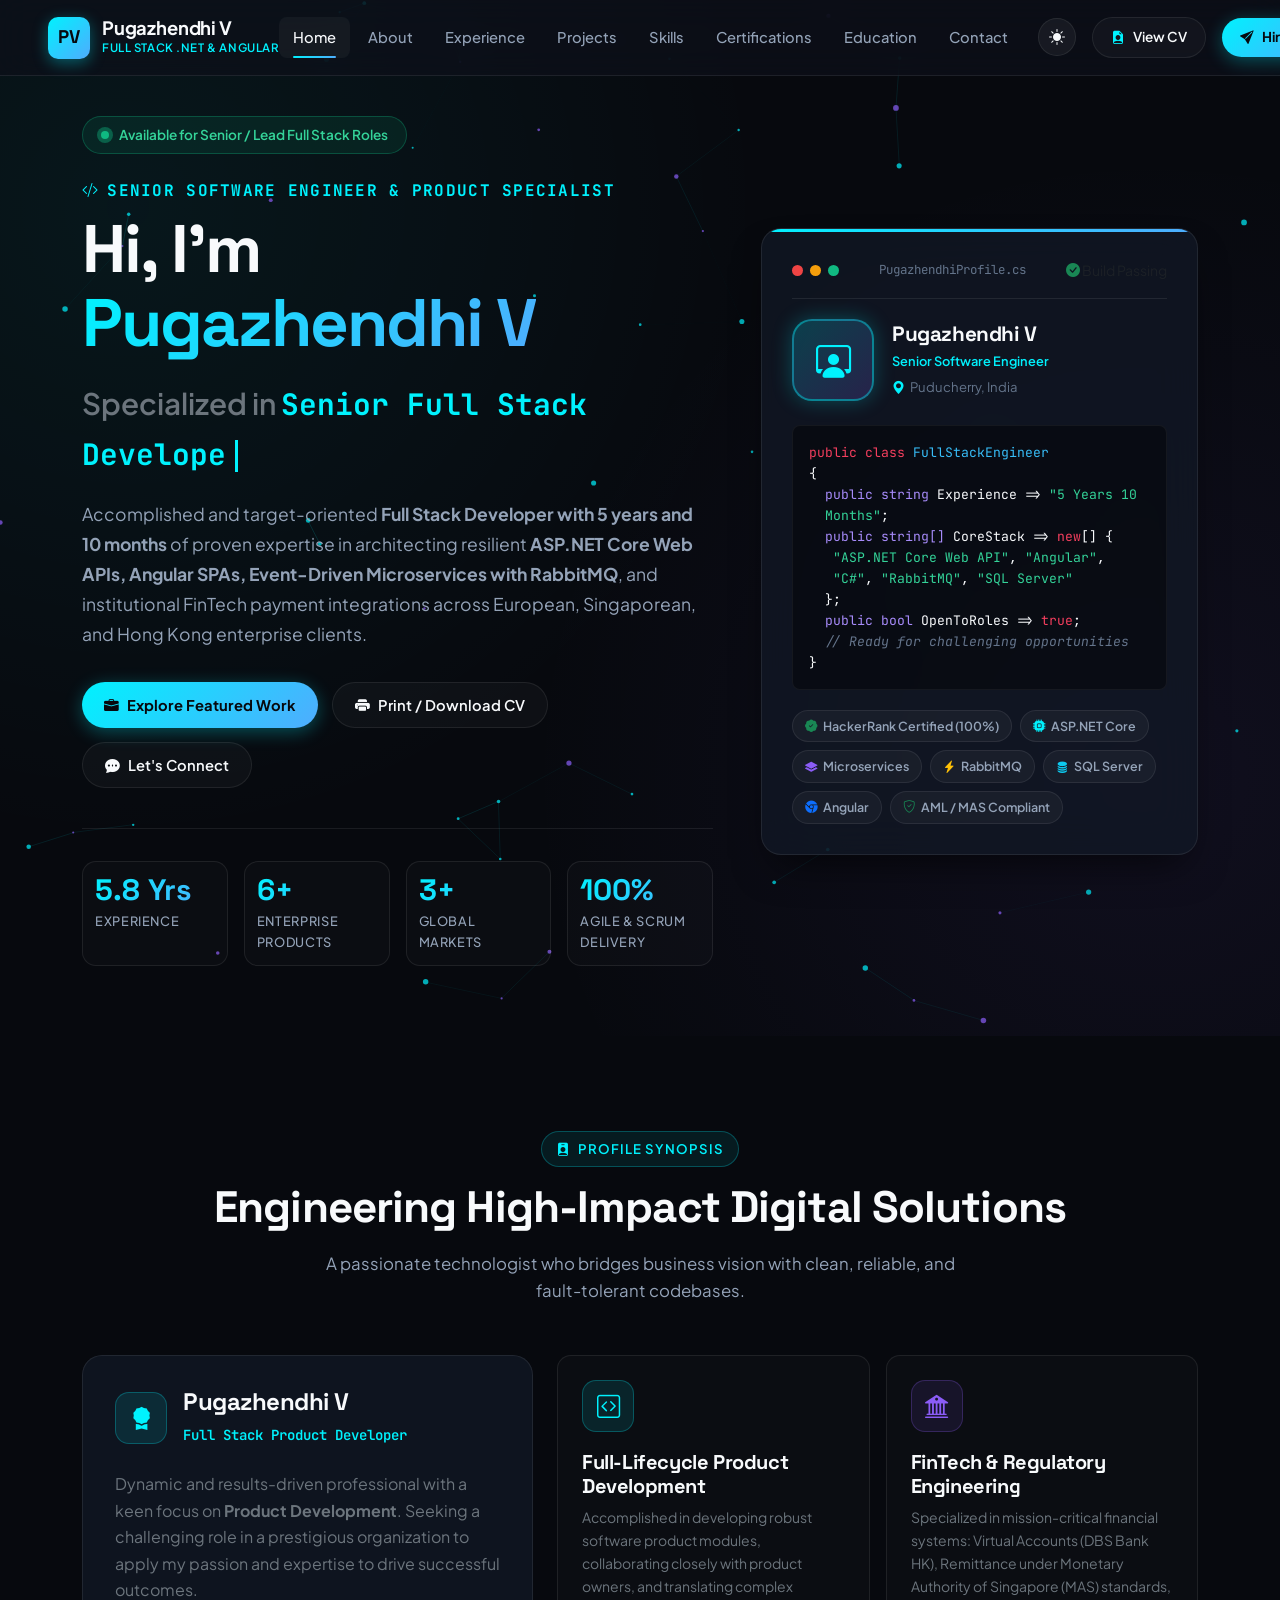
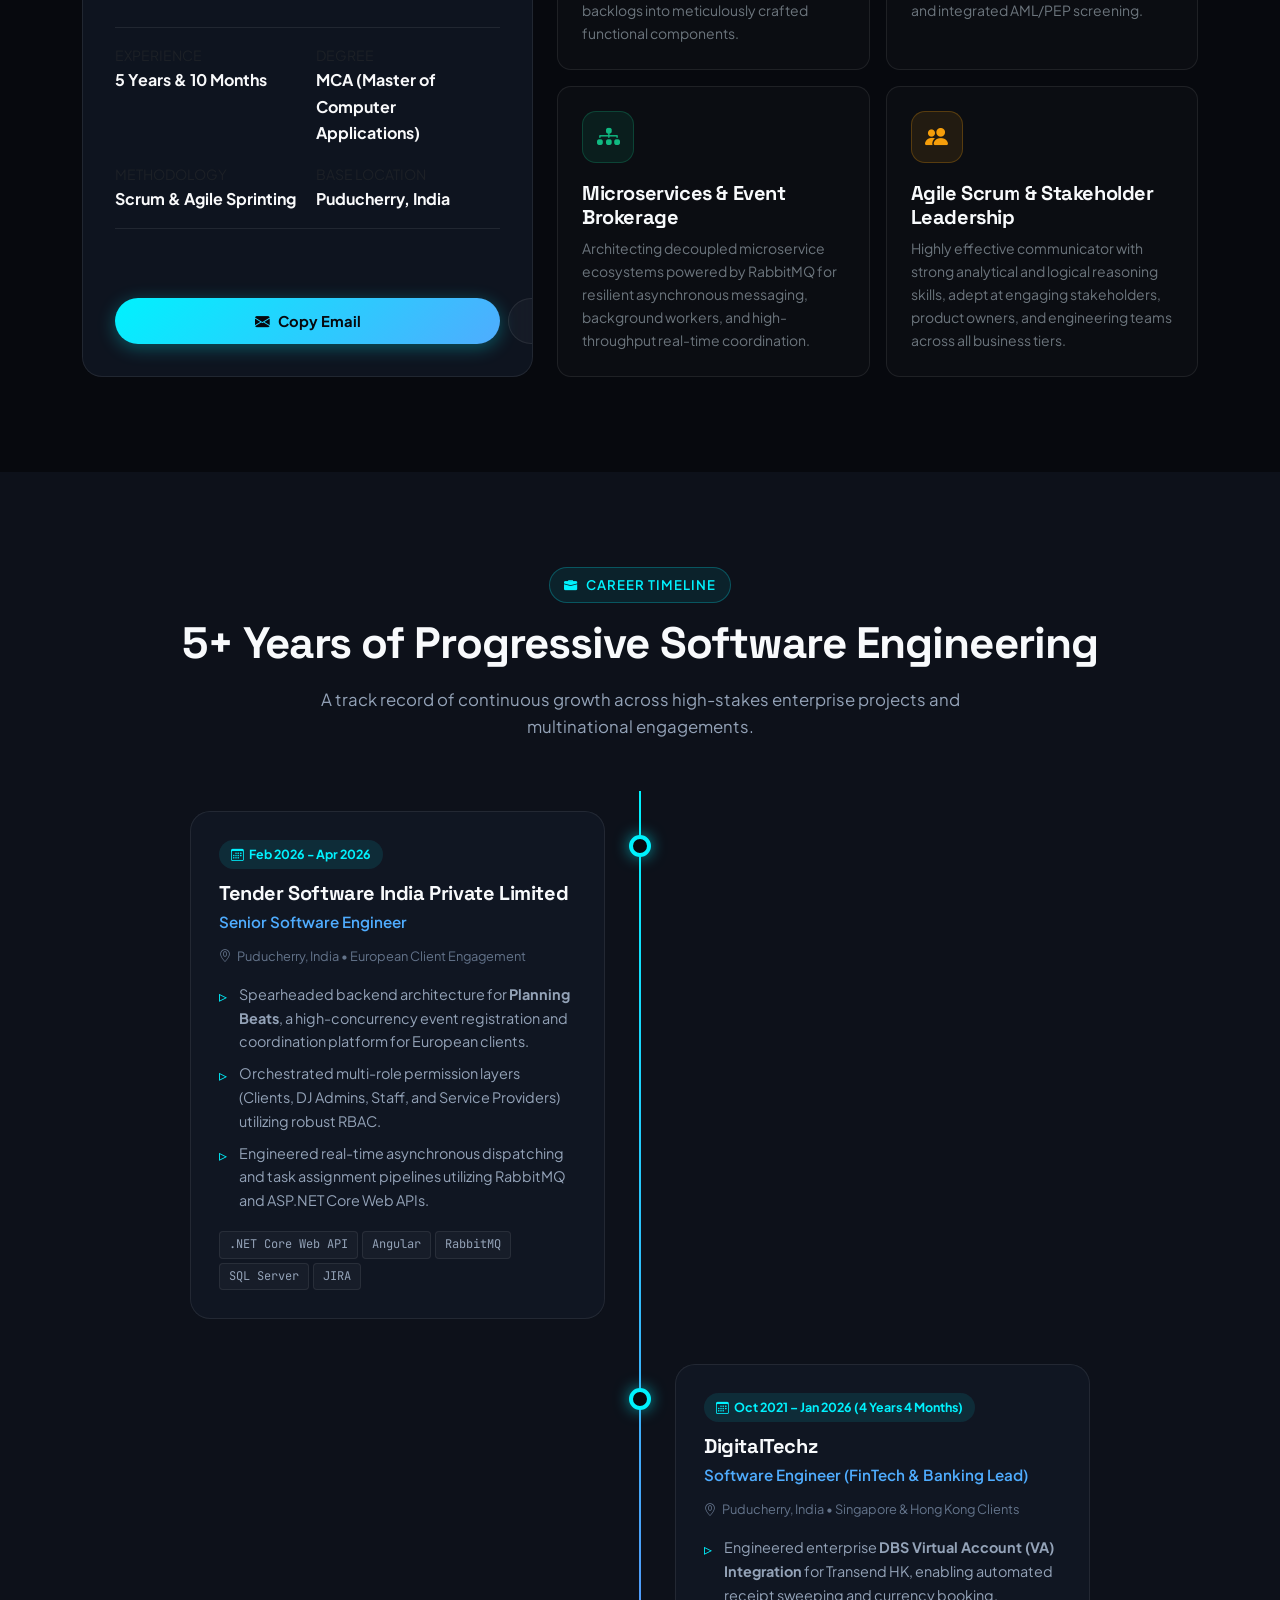
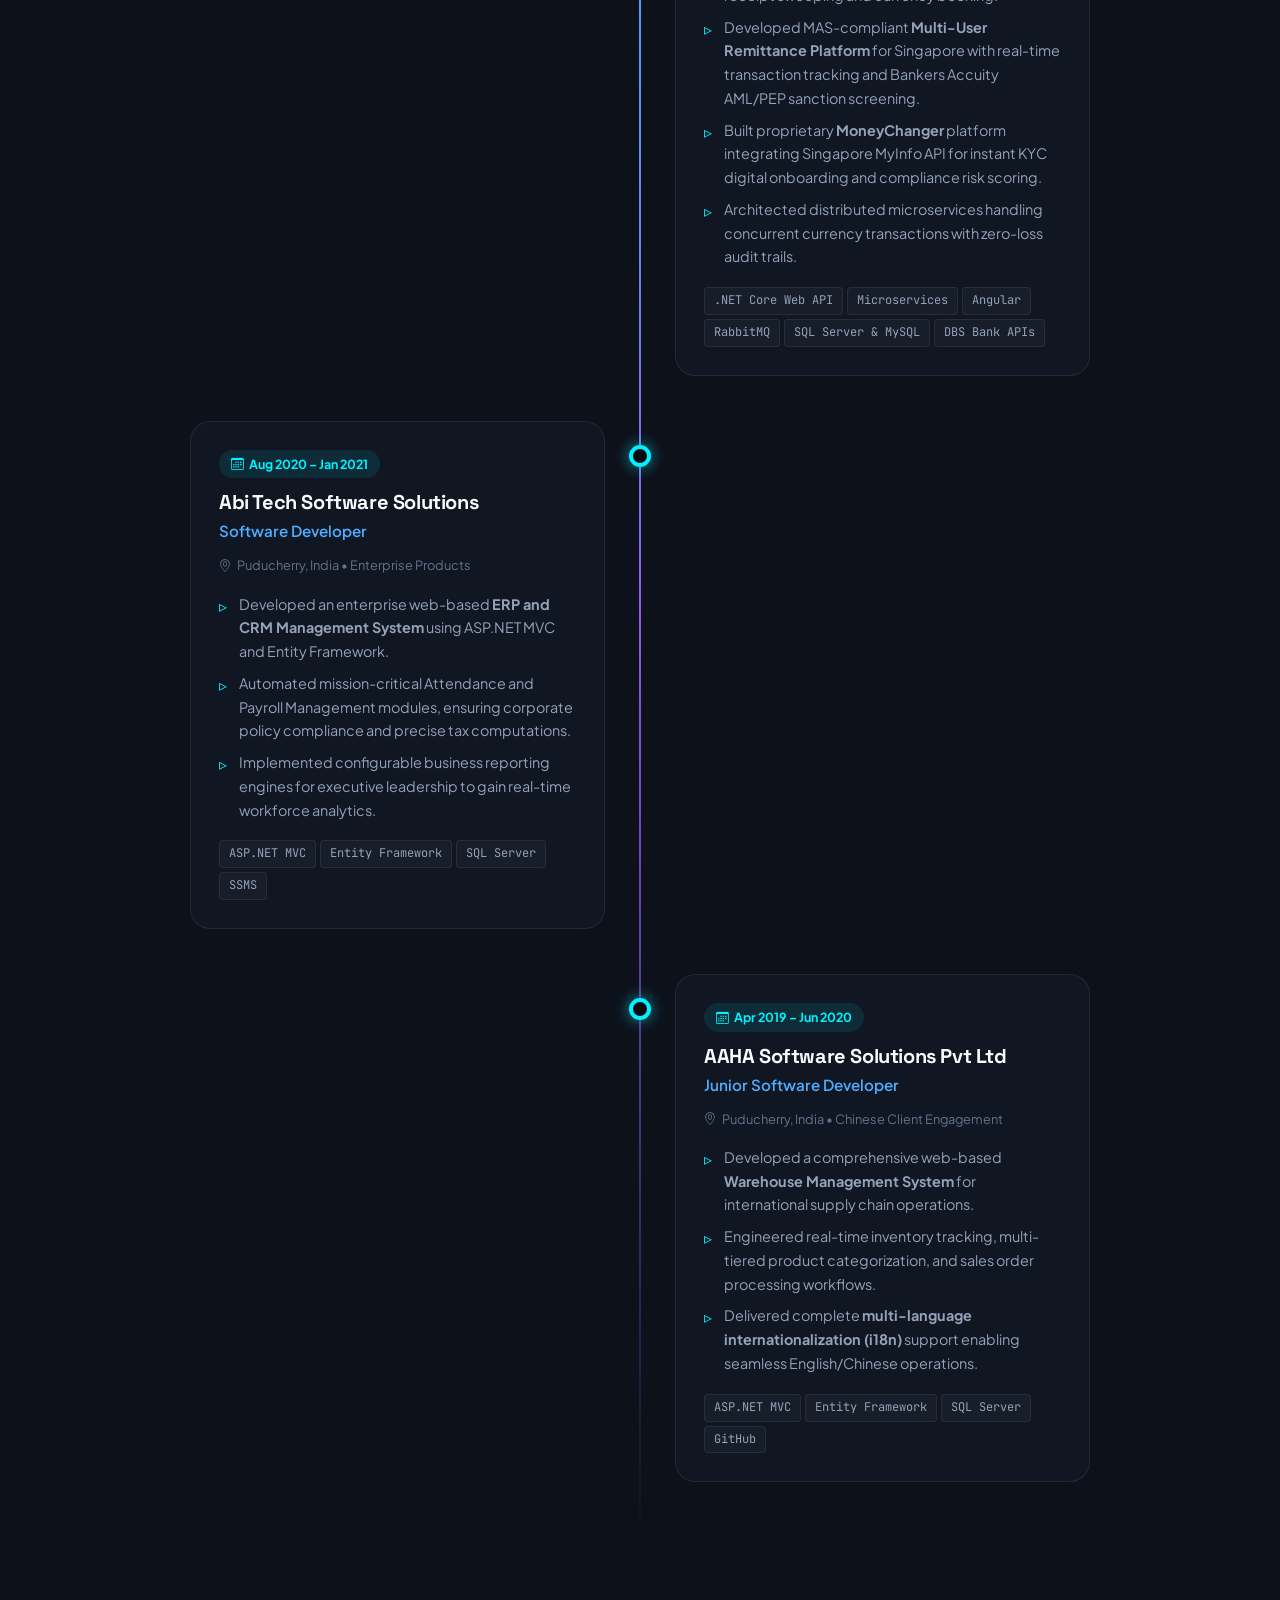
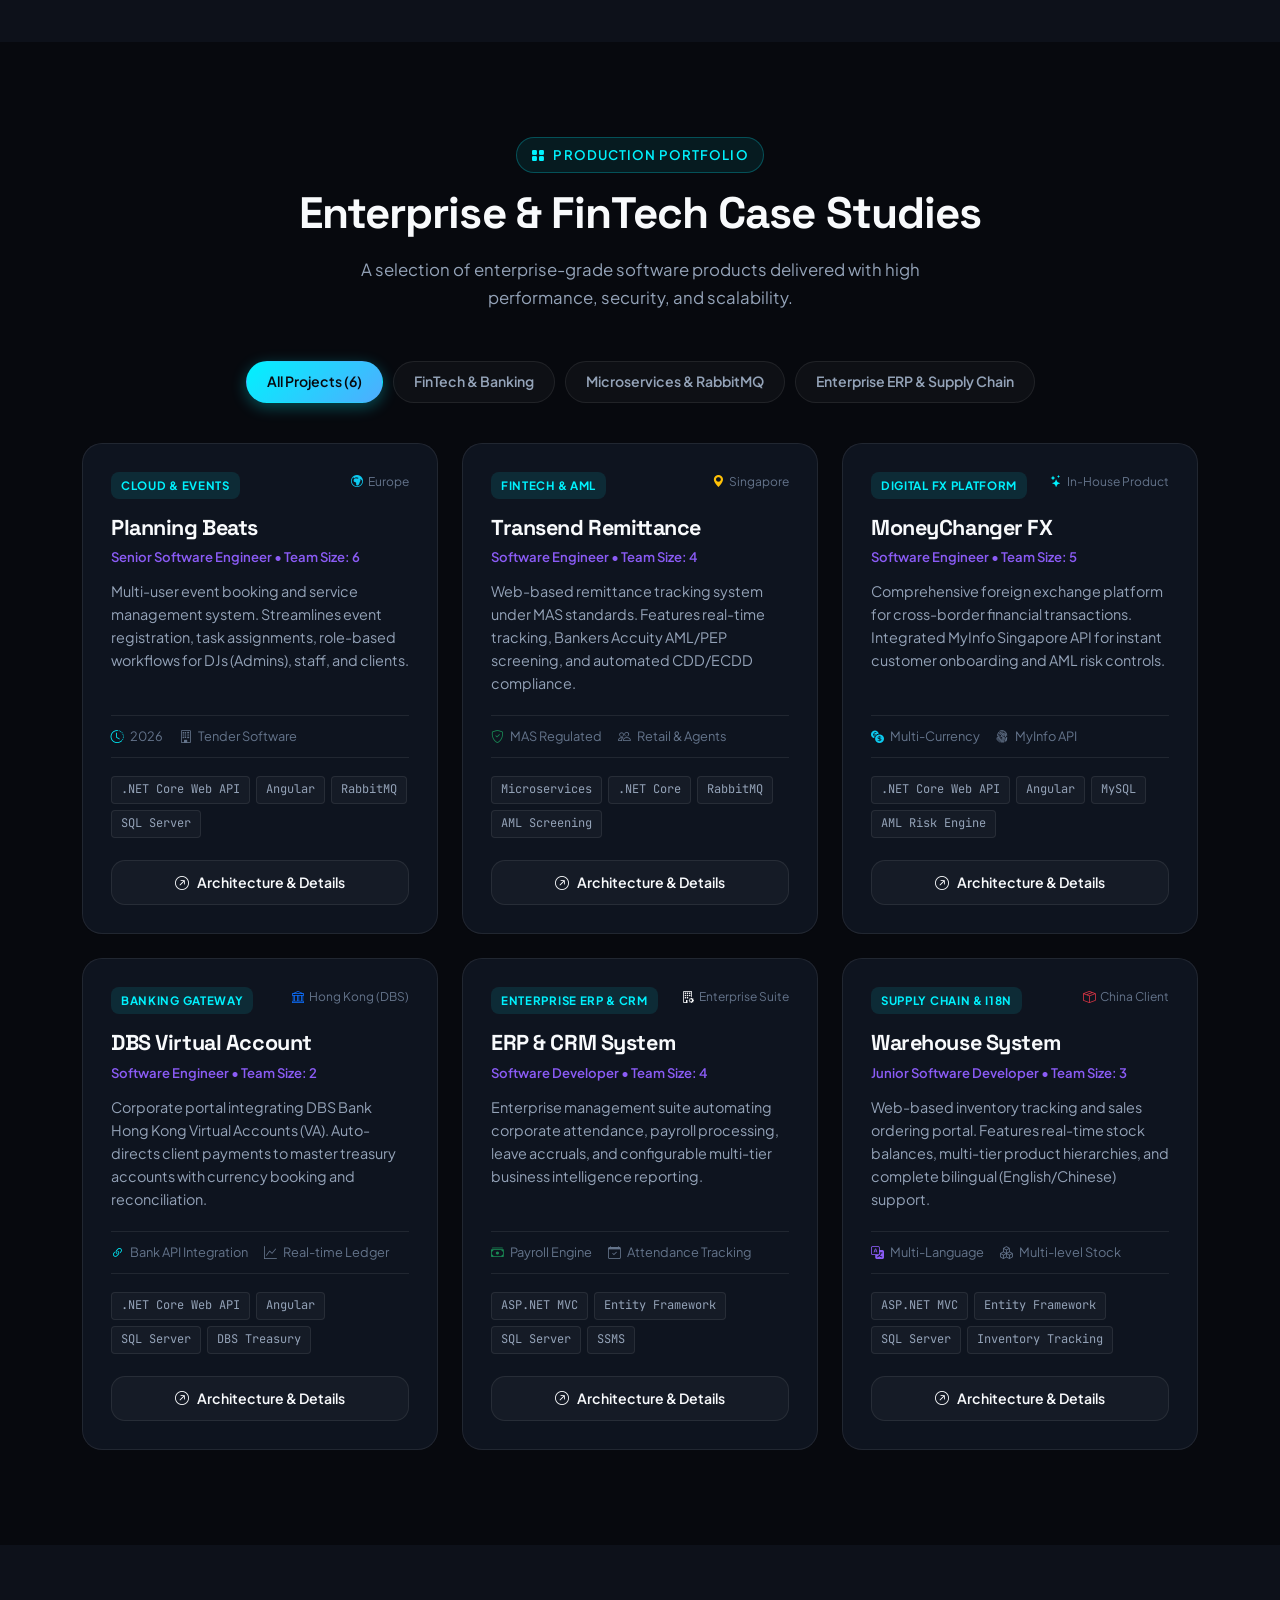
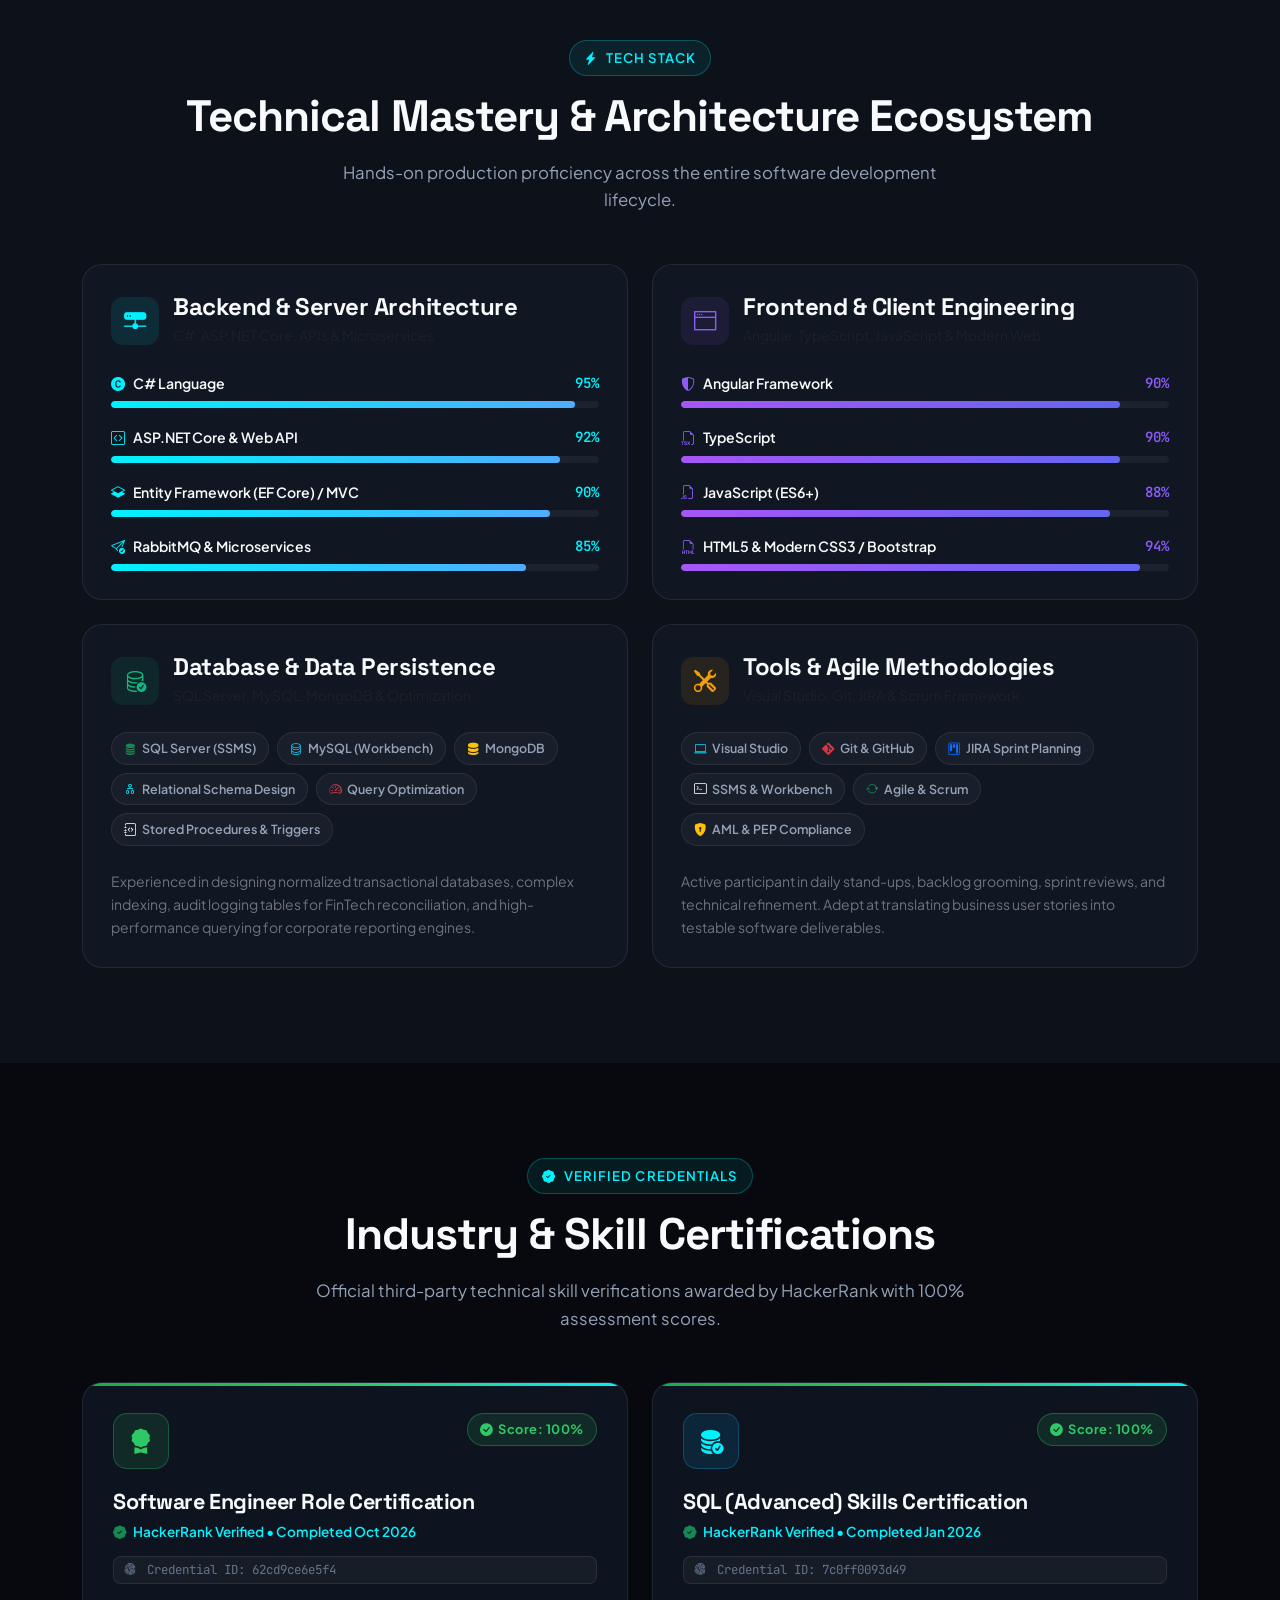
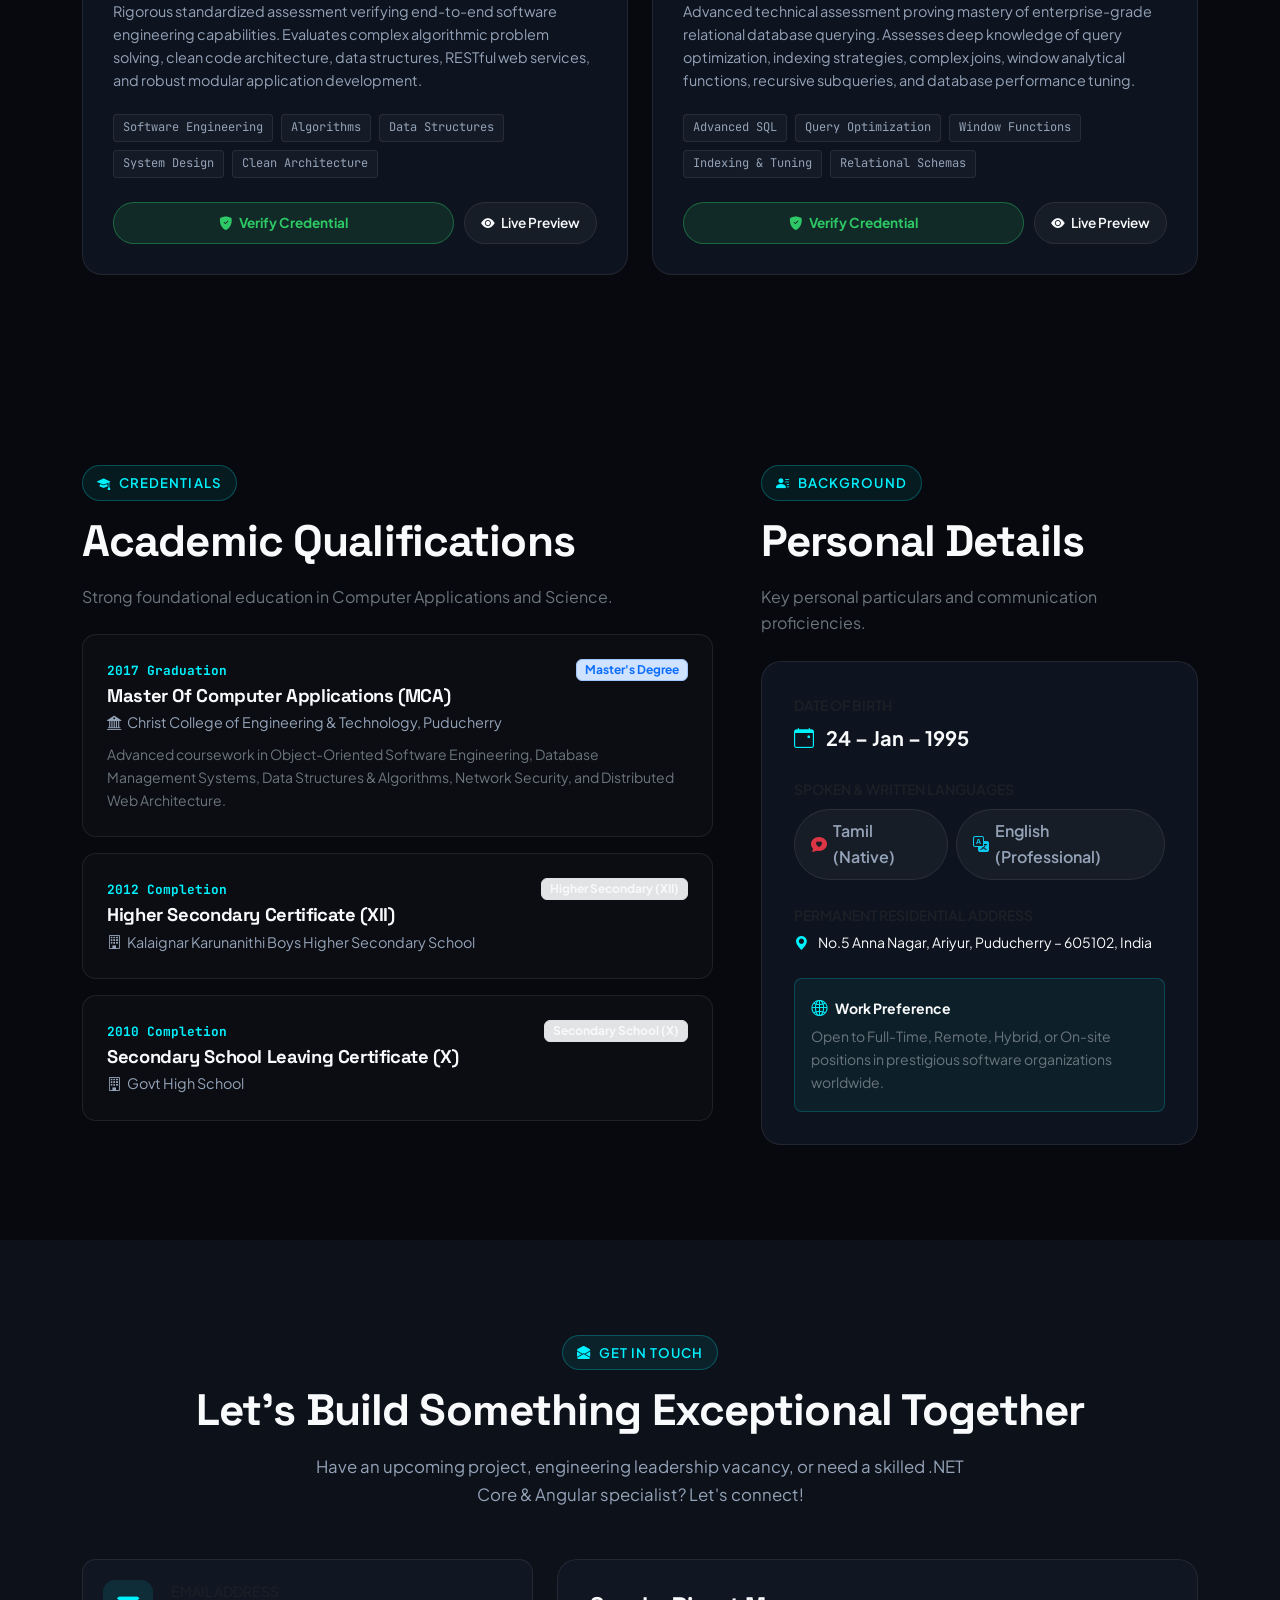
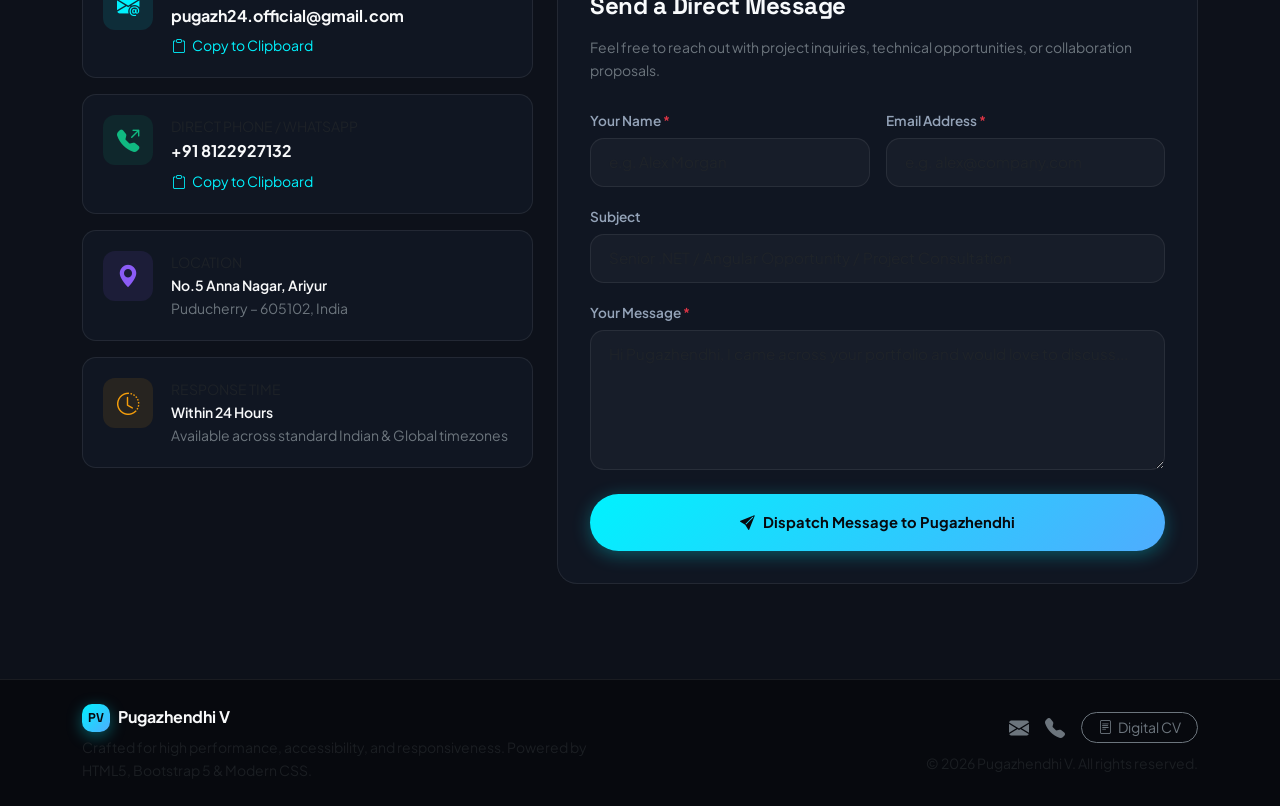
==== commit ebc50d8f: "Add Google site verification meta tag Added Google site verification meta tag for SEO." ====
--- a/index.html
+++ b/index.html
@@ -3,6 +3,7 @@
 <head>
   <meta charset="UTF-8">
   <meta name="viewport" content="width=device-width, initial-scale=1.0">
+  <meta name="google-site-verification" content="LcIIsSSXE90n4VpyNkWQE0ABpZXMWbrzbmZv5cDQHQU" />
   <title>Pugazhendhi V | Senior Full Stack Developer (.NET Core & Angular)</title>
   <meta name="description" content="Portfolio of Pugazhendhi V - Senior Full Stack Developer with nearly 6 years of experience specializing in ASP.NET Core, Angular, Microservices, RabbitMQ, and FinTech Solutions.">
   <meta name="keywords" content="Pugazhendhi V, Full Stack Developer, .NET Core, Angular, Microservices, C#, SQL Server, FinTech, Software Engineer Puducherry">
